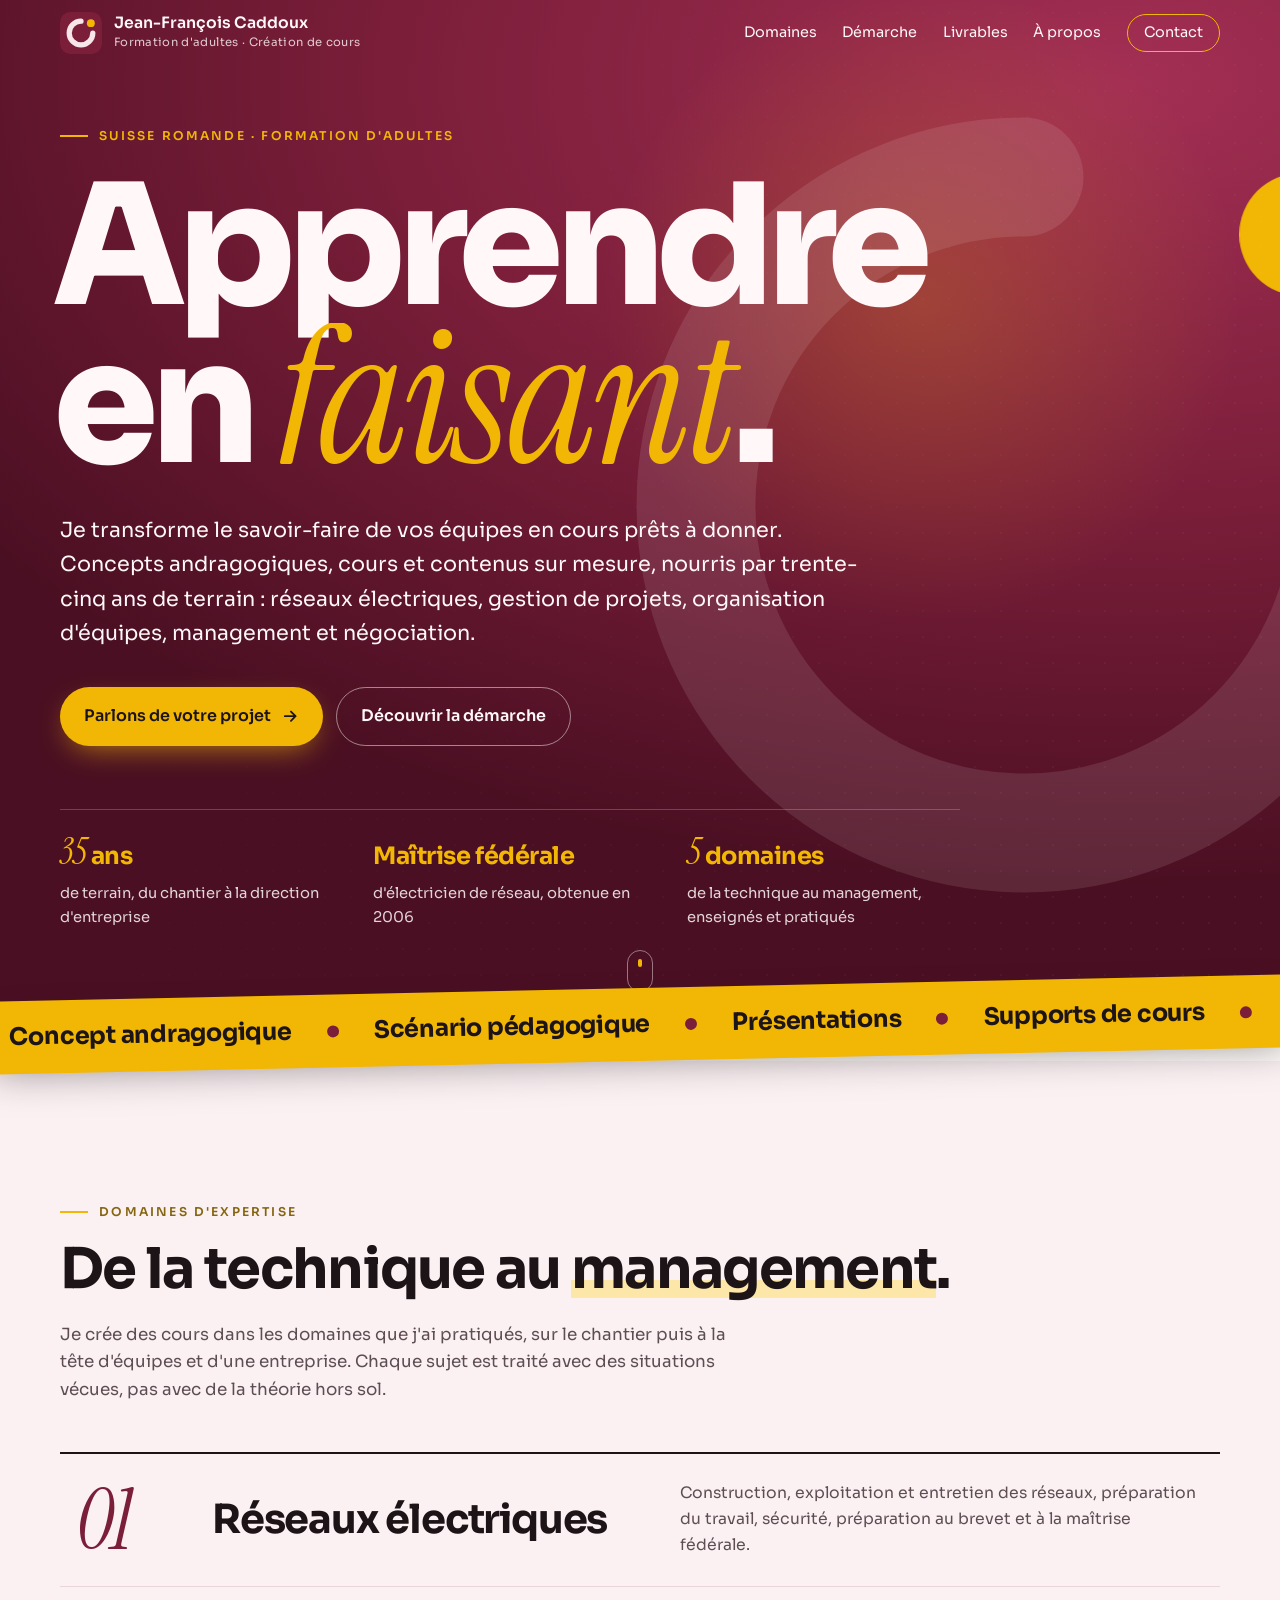
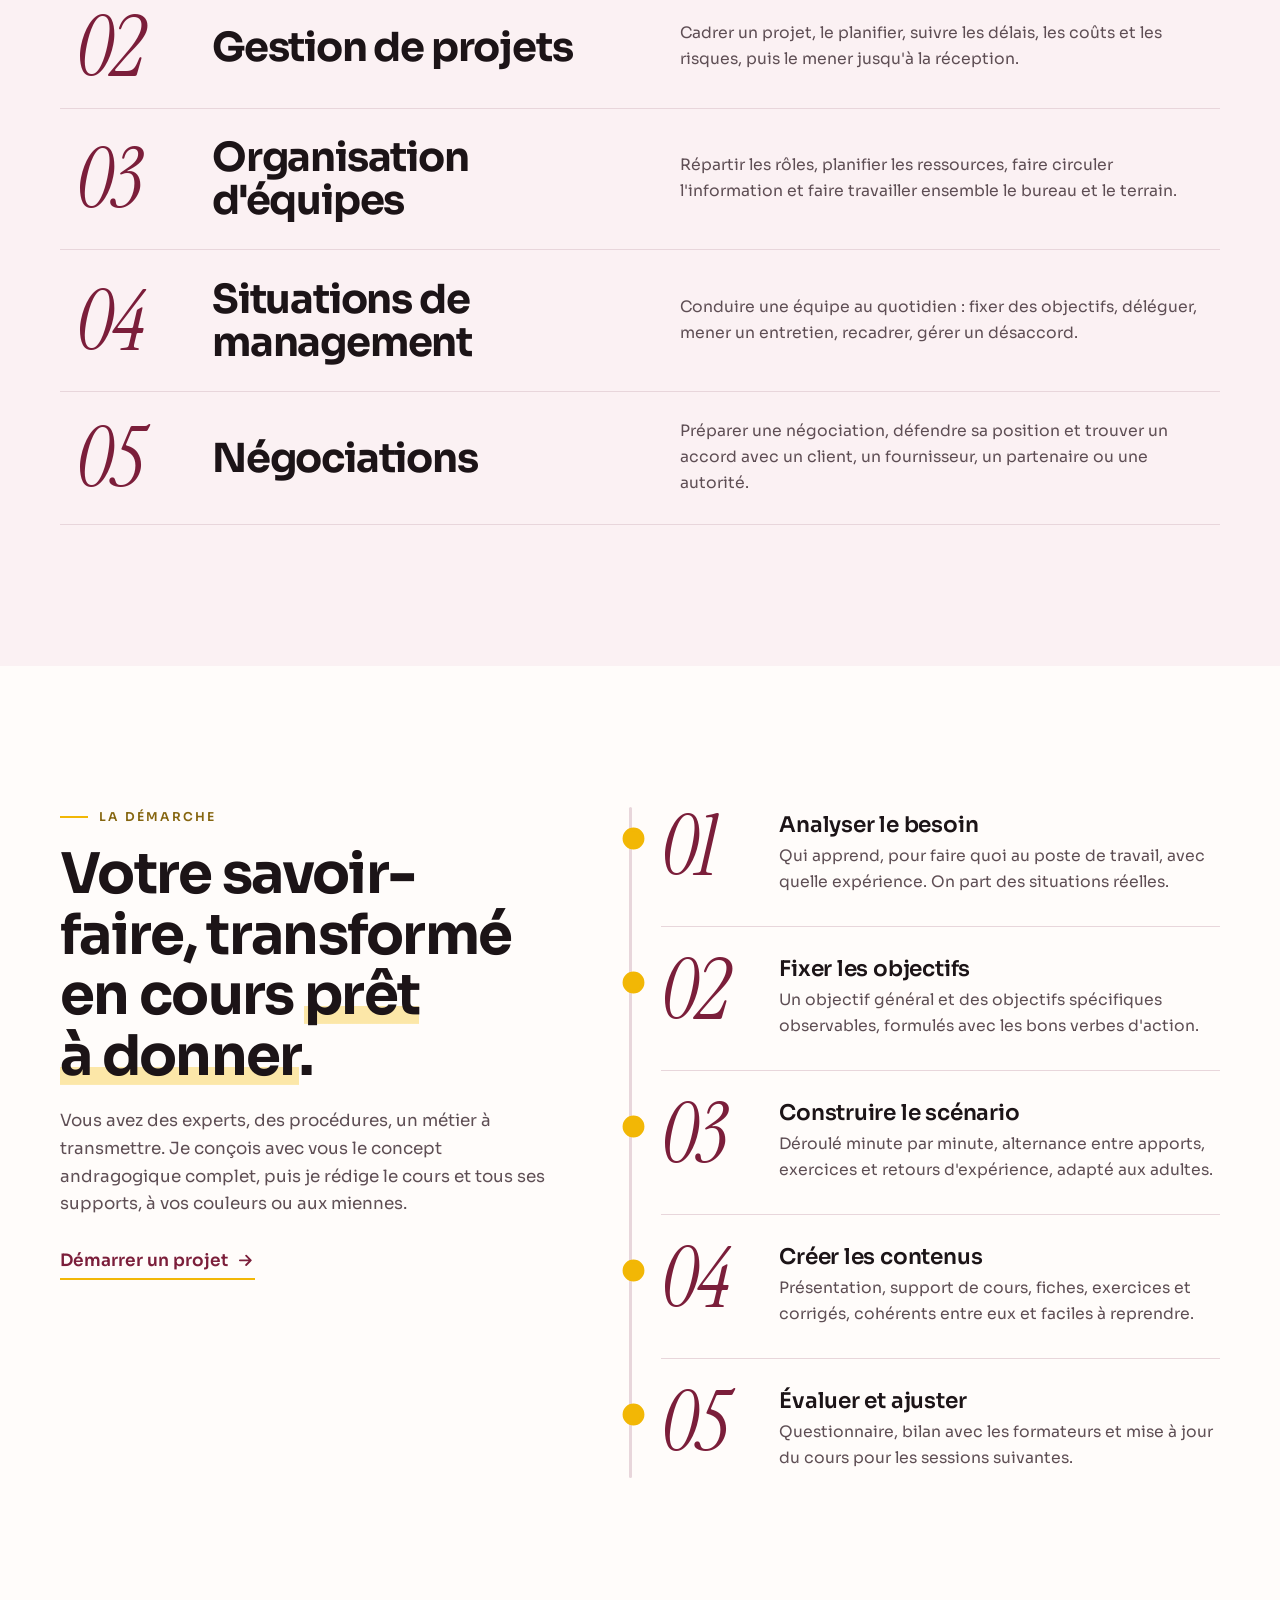
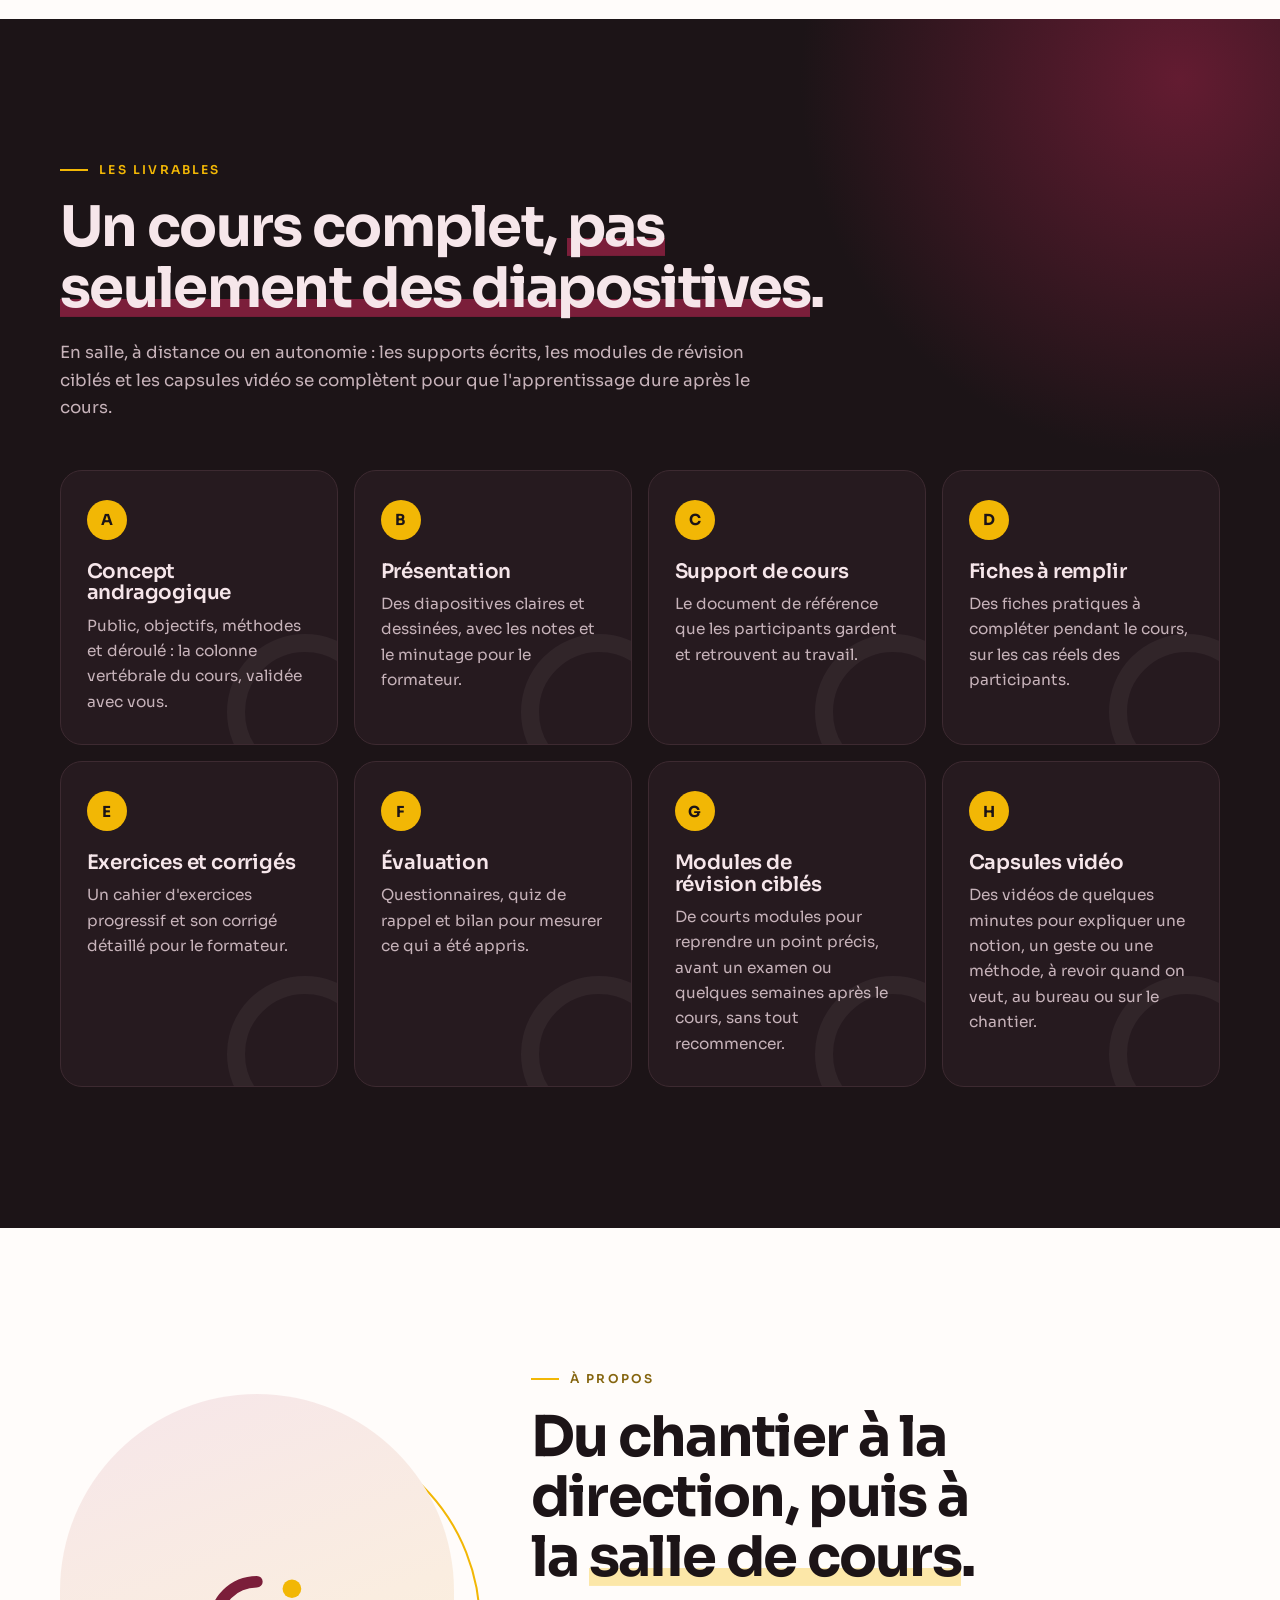
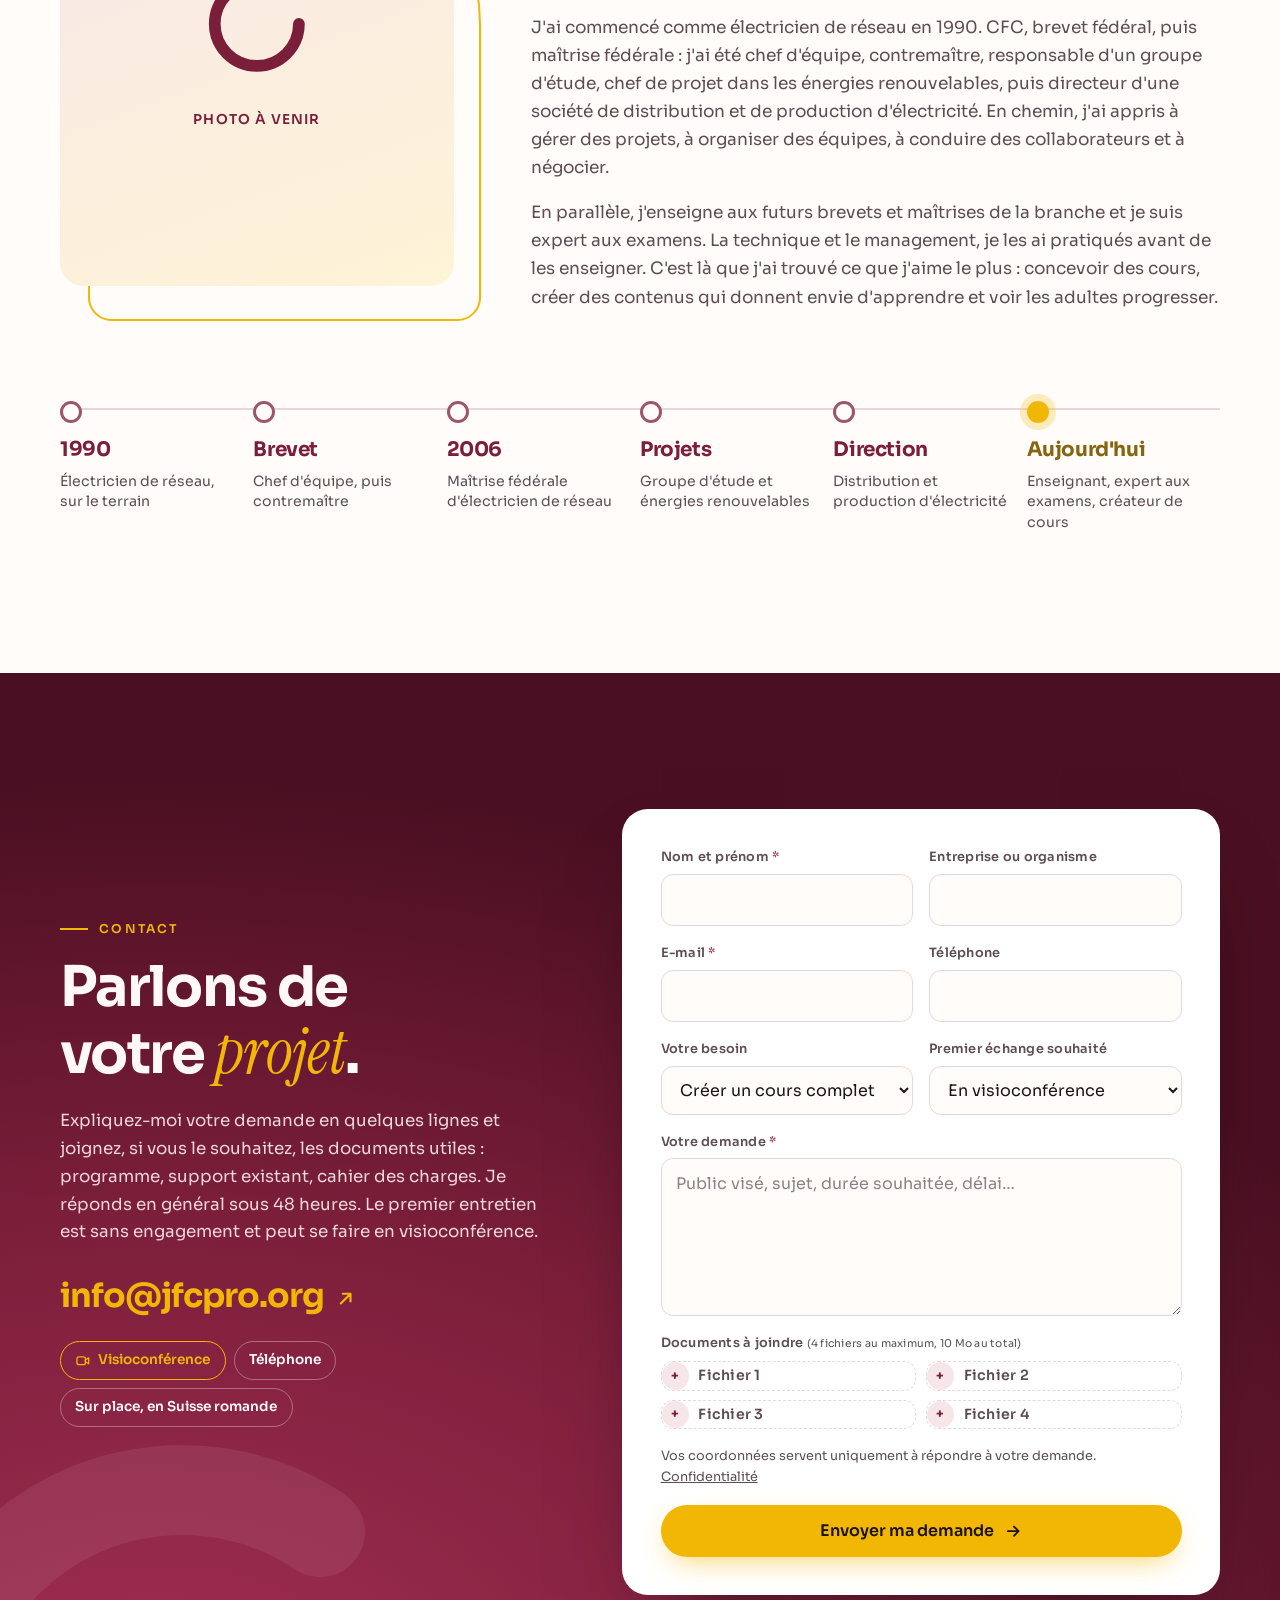
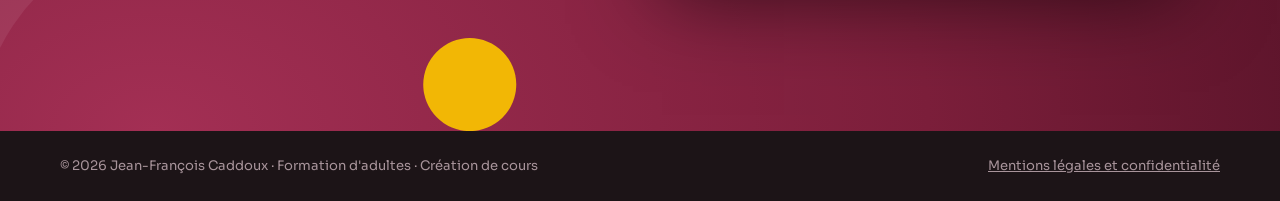
==== index.html @ c58c62f3 "Formulaire : champs de fichiers nommés attachment pour FormSubmit Co-Authored-By: Claude Fable 5.2 <" ====
<!doctype html>
<html lang="fr">
<head>
<meta charset="utf-8">
<meta name="viewport" content="width=device-width, initial-scale=1, viewport-fit=cover">
<title>Jean-François Caddoux · Formation d'adultes · Création de cours</title>
<meta name="description" content="Jean-François Caddoux, formation d'adultes et création de cours en Suisse romande. Des cours qui partent du travail réel : réseaux électriques, gestion de projets, organisation d'équipes, management et négociation.">
<link rel="icon" href="images/logo.svg" type="image/svg+xml">
<link rel="preconnect" href="https://fonts.googleapis.com"><link rel="preconnect" href="https://fonts.gstatic.com" crossorigin><link rel="stylesheet" href="https://fonts.googleapis.com/css2?family=Instrument+Serif:ital@1&family=Sora:wght@400;600;700;800&display=swap">
<link rel="stylesheet" href="style.css">
<script>document.documentElement.classList.add("js")</script>
<script src="script.js" defer></script>
</head>
<body>
<div class="progress" aria-hidden="true"></div>
<header class="top">
  <div class="wrap top-in">
    <a class="brand" href="#accueil" aria-label="Accueil">
      <svg viewBox="0 0 64 64" aria-hidden="true"><rect width="64" height="64" rx="16" fill="#7B1E3A"/><path d="M32 14 A18 18 0 1 0 50 32" fill="none" stroke="#F6E6EA" stroke-width="8" stroke-linecap="round"/><circle cx="47" cy="17" r="6" fill="#F2B705"/></svg>
      <span><b>Jean-François Caddoux</b><small>Formation d'adultes · Création de cours</small></span>
    </a>
    <nav class="nav" aria-label="Navigation principale">
            <a href="#domaines">Domaines</a>
      <a href="#conception">Démarche</a>
      <a href="#livrables">Livrables</a>
      <a href="#apropos">À propos</a>
      <a class="nav-cta" href="#contact">Contact</a>
    </nav>
  </div>
</header>

<main>
<section class="hero" id="accueil">
  <div class="hero-glow" aria-hidden="true"></div>
  <svg class="hero-ring" viewBox="0 0 400 400" aria-hidden="true"><path pathLength="1" d="M200 40 A160 160 0 1 0 360 200" fill="none" stroke="currentColor" stroke-width="58" stroke-linecap="round"/><circle cx="335" cy="68" r="30" class="hero-dot"/></svg>
  <div class="wrap hero-in">
    <p class="eyebrow up" style="--d:0">Suisse romande · Formation d'adultes</p>
    <h1 aria-label="Apprendre en faisant."><span class="line"><span>Apprendre</span></span><span class="line"><span>en <em>faisant</em><b class="dot">.</b></span></span></h1>
    <p class="lead up" style="--d:5">Je transforme le savoir-faire de vos équipes en cours prêts à donner. Concepts andragogiques, cours et contenus sur mesure, nourris par trente-cinq ans de terrain : réseaux électriques, gestion de projets, organisation d'équipes, management et négociation.</p>
    <div class="hero-actions up" style="--d:6">
      <a class="btn btn-main" href="#contact"><span>Parlons de votre projet</span><svg viewBox="0 0 24 24" aria-hidden="true"><path d="M5 12h14M13 6l6 6-6 6" fill="none" stroke="currentColor" stroke-width="2.4" stroke-linecap="round" stroke-linejoin="round"/></svg></a>
      <a class="btn btn-ghost" href="#conception">Découvrir la démarche</a>
    </div>
    <dl class="facts">
      <div data-r><dt><span data-count="35">35</span> ans</dt><dd>de terrain, du chantier à la direction d'entreprise</dd></div>
      <div data-r style="--d:1"><dt>Maîtrise fédérale</dt><dd>d'électricien de réseau, obtenue en 2006</dd></div>
      <div data-r style="--d:2"><dt><span data-count="5">5</span> domaines</dt><dd>de la technique au management, enseignés et pratiqués</dd></div>
    </dl>
  </div>
  <a class="scroll-cue" href="#conception" aria-label="Aller à la démarche"><span></span></a>
</section>

<div class="marquee" aria-hidden="true"><div class="marquee-track"><span>Concept andragogique</span><i aria-hidden="true"></i><span>Scénario pédagogique</span><i aria-hidden="true"></i><span>Présentations</span><i aria-hidden="true"></i><span>Supports de cours</span><i aria-hidden="true"></i><span>Fiches à remplir</span><i aria-hidden="true"></i><span>Cahiers d’exercices</span><i aria-hidden="true"></i><span>Corrigés formateur</span><i aria-hidden="true"></i><span>Évaluation</span><i aria-hidden="true"></i><span>Modules de révision ciblés</span><i aria-hidden="true"></i><span>Capsules vidéo</span><i aria-hidden="true"></i><span>Concept andragogique</span><i aria-hidden="true"></i><span>Scénario pédagogique</span><i aria-hidden="true"></i><span>Présentations</span><i aria-hidden="true"></i><span>Supports de cours</span><i aria-hidden="true"></i><span>Fiches à remplir</span><i aria-hidden="true"></i><span>Cahiers d’exercices</span><i aria-hidden="true"></i><span>Corrigés formateur</span><i aria-hidden="true"></i><span>Évaluation</span><i aria-hidden="true"></i><span>Modules de révision ciblés</span><i aria-hidden="true"></i><span>Capsules vidéo</span><i aria-hidden="true"></i></div></div>


<section class="band band-alt" id="domaines">
  <div class="wrap">
    <div class="sec-head">
      <p class="eyebrow" data-r>Domaines d'expertise</p>
      <h2 data-r style="--d:1">De la technique au <em>management</em>.</h2>
      <p class="intro" data-r style="--d:2">Je crée des cours dans les domaines que j'ai pratiqués, sur le chantier puis à la tête d'équipes et d'une entreprise. Chaque sujet est traité avec des situations vécues, pas avec de la théorie hors sol.</p>
    </div>
    <ol class="domains">
      <li data-r><span class="num" aria-hidden="true">01</span><h3>Réseaux électriques</h3><p>Construction, exploitation et entretien des réseaux, préparation du travail, sécurité, préparation au brevet et à la maîtrise fédérale.</p></li>
      <li data-r><span class="num" aria-hidden="true">02</span><h3>Gestion de projets</h3><p>Cadrer un projet, le planifier, suivre les délais, les coûts et les risques, puis le mener jusqu'à la réception.</p></li>
      <li data-r><span class="num" aria-hidden="true">03</span><h3>Organisation d'équipes</h3><p>Répartir les rôles, planifier les ressources, faire circuler l'information et faire travailler ensemble le bureau et le terrain.</p></li>
      <li data-r><span class="num" aria-hidden="true">04</span><h3>Situations de management</h3><p>Conduire une équipe au quotidien : fixer des objectifs, déléguer, mener un entretien, recadrer, gérer un désaccord.</p></li>
      <li data-r><span class="num" aria-hidden="true">05</span><h3>Négociations</h3><p>Préparer une négociation, défendre sa position et trouver un accord avec un client, un fournisseur, un partenaire ou une autorité.</p></li>
    </ol>
  </div>
</section>

<section class="band" id="conception">
  <div class="wrap split">
    <div class="sec-head sticky">
      <p class="eyebrow" data-r>La démarche</p>
      <h2 data-r style="--d:1">Votre savoir-faire, transformé en cours <em>prêt à donner</em>.</h2>
      <p class="intro" data-r style="--d:2">Vous avez des experts, des procédures, un métier à transmettre. Je conçois avec vous le concept andragogique complet, puis je rédige le cours et tous ses supports, à vos couleurs ou aux miennes.</p>
      <a class="link-arrow" data-r style="--d:3" href="#contact">Démarrer un projet <svg viewBox="0 0 24 24" aria-hidden="true"><path d="M5 12h14M13 6l6 6-6 6" fill="none" stroke="currentColor" stroke-width="2.4" stroke-linecap="round" stroke-linejoin="round"/></svg></a>
    </div>
    <ol class="steps">
      <li data-r><span class="num" aria-hidden="true">01</span><div><h3>Analyser le besoin</h3><p>Qui apprend, pour faire quoi au poste de travail, avec quelle expérience. On part des situations réelles.</p></div></li>
      <li data-r><span class="num" aria-hidden="true">02</span><div><h3>Fixer les objectifs</h3><p>Un objectif général et des objectifs spécifiques observables, formulés avec les bons verbes d'action.</p></div></li>
      <li data-r><span class="num" aria-hidden="true">03</span><div><h3>Construire le scénario</h3><p>Déroulé minute par minute, alternance entre apports, exercices et retours d'expérience, adapté aux adultes.</p></div></li>
      <li data-r><span class="num" aria-hidden="true">04</span><div><h3>Créer les contenus</h3><p>Présentation, support de cours, fiches, exercices et corrigés, cohérents entre eux et faciles à reprendre.</p></div></li>
      <li data-r><span class="num" aria-hidden="true">05</span><div><h3>Évaluer et ajuster</h3><p>Questionnaire, bilan avec les formateurs et mise à jour du cours pour les sessions suivantes.</p></div></li>
    </ol>
  </div>
</section>

<section class="band band-dark" id="livrables">
  <div class="wrap">
    <div class="sec-head">
      <p class="eyebrow" data-r>Les livrables</p>
      <h2 data-r style="--d:1">Un cours complet, <em>pas seulement des diapositives</em>.</h2>
      <p class="intro" data-r style="--d:2">En salle, à distance ou en autonomie : les supports écrits, les modules de révision ciblés et les capsules vidéo se complètent pour que l'apprentissage dure après le cours.</p>
    </div>
    <div class="cards">
      <article class="card" data-r><span class="card-n">A</span><h3>Concept andragogique</h3><p>Public, objectifs, méthodes et déroulé : la colonne vertébrale du cours, validée avec vous.</p></article>
      <article class="card" data-r style="--d:1"><span class="card-n">B</span><h3>Présentation</h3><p>Des diapositives claires et dessinées, avec les notes et le minutage pour le formateur.</p></article>
      <article class="card" data-r style="--d:2"><span class="card-n">C</span><h3>Support de cours</h3><p>Le document de référence que les participants gardent et retrouvent au travail.</p></article>
      <article class="card" data-r><span class="card-n">D</span><h3>Fiches à remplir</h3><p>Des fiches pratiques à compléter pendant le cours, sur les cas réels des participants.</p></article>
      <article class="card" data-r style="--d:1"><span class="card-n">E</span><h3>Exercices et corrigés</h3><p>Un cahier d'exercices progressif et son corrigé détaillé pour le formateur.</p></article>
      <article class="card" data-r style="--d:2"><span class="card-n">F</span><h3>Évaluation</h3><p>Questionnaires, quiz de rappel et bilan pour mesurer ce qui a été appris.</p></article>
      <article class="card card-new" data-r><span class="card-n">G</span><h3>Modules de révision ciblés</h3><p>De courts modules pour reprendre un point précis, avant un examen ou quelques semaines après le cours, sans tout recommencer.</p></article>
      <article class="card card-new" data-r style="--d:1"><span class="card-n">H</span><h3>Capsules vidéo</h3><p>Des vidéos de quelques minutes pour expliquer une notion, un geste ou une méthode, à revoir quand on veut, au bureau ou sur le chantier.</p></article>
    </div>
  </div>
</section>

<section class="band" id="apropos">
  <div class="wrap about">
    <figure class="portrait" data-r>
      <div class="portrait-ph" role="img" aria-label="Emplacement de la photo de Jean-François Caddoux">
        <svg viewBox="0 0 64 64" aria-hidden="true"><path d="M32 14 A18 18 0 1 0 50 32" fill="none" stroke="currentColor" stroke-width="5" stroke-linecap="round"/><circle cx="47" cy="17" r="4" class="hero-dot"/></svg>
        <span>Photo à venir</span>
      </div>
    </figure>
    <div class="about-text">
      <p class="eyebrow" data-r>À propos</p>
      <h2 data-r style="--d:1">Du chantier à la direction, puis à la <em>salle de cours</em>.</h2>
      <p data-r style="--d:2">J'ai commencé comme électricien de réseau en 1990. CFC, brevet fédéral, puis maîtrise fédérale : j'ai été chef d'équipe, contremaître, responsable d'un groupe d'étude, chef de projet dans les énergies renouvelables, puis directeur d'une société de distribution et de production d'électricité. En chemin, j'ai appris à gérer des projets, à organiser des équipes, à conduire des collaborateurs et à négocier.</p>
      <p data-r style="--d:3">En parallèle, j'enseigne aux futurs brevets et maîtrises de la branche et je suis expert aux examens. La technique et le management, je les ai pratiqués avant de les enseigner. C'est là que j'ai trouvé ce que j'aime le plus : concevoir des cours, créer des contenus qui donnent envie d'apprendre et voir les adultes progresser.</p>
    </div>
  </div>
  <div class="wrap">
    <ol class="path">
      <li data-r><b>1990</b><span>Électricien de réseau, sur le terrain</span></li>
      <li data-r style="--d:1"><b>Brevet</b><span>Chef d'équipe, puis contremaître</span></li>
      <li data-r style="--d:2"><b>2006</b><span>Maîtrise fédérale d'électricien de réseau</span></li>
      <li data-r style="--d:3"><b>Projets</b><span>Groupe d'étude et énergies renouvelables</span></li>
      <li data-r style="--d:4"><b>Direction</b><span>Distribution et production d'électricité</span></li>
      <li data-r style="--d:5" class="now"><b>Aujourd'hui</b><span>Enseignant, expert aux examens, créateur de cours</span></li>
    </ol>
  </div>
</section>

<section class="contact" id="contact">
  <svg class="contact-ring" viewBox="0 0 400 400" aria-hidden="true"><path d="M200 40 A160 160 0 1 0 360 200" fill="none" stroke="currentColor" stroke-width="58" stroke-linecap="round"/><circle cx="335" cy="68" r="30" class="hero-dot"/></svg>
  <div class="wrap contact-in">
    <div class="contact-text">
      <p class="eyebrow" data-r>Contact</p>
      <h2 data-r style="--d:1">Parlons de votre <em>projet</em>.</h2>
      <p class="intro" data-r style="--d:2">Expliquez-moi votre demande en quelques lignes et joignez, si vous le souhaitez, les documents utiles : programme, support existant, cahier des charges. Je réponds en général sous 48 heures. Le premier entretien est sans engagement et peut se faire en visioconférence.</p>
      <a class="mail" data-r style="--d:3" href="mailto:info@jfcpro.org"><span>info@jfcpro.org</span><svg viewBox="0 0 24 24" aria-hidden="true"><path d="M7 17 17 7M9 7h8v8" fill="none" stroke="currentColor" stroke-width="2.2" stroke-linecap="round" stroke-linejoin="round"/></svg></a>
      <ul class="ways" data-r style="--d:4"><li><svg viewBox="0 0 24 24" aria-hidden="true"><rect x="3" y="6" width="13" height="12" rx="3" fill="none" stroke="currentColor" stroke-width="2"/><path d="m16 10.5 5-3v9l-5-3z" fill="none" stroke="currentColor" stroke-width="2" stroke-linejoin="round"/></svg>Visioconférence</li><li>Téléphone</li><li>Sur place, en Suisse romande</li></ul>
    </div>
    <form class="form" id="formulaire" data-r style="--d:2" action="https://formsubmit.co/info@jfcpro.org" method="POST" enctype="multipart/form-data">
      <input type="hidden" name="_subject" value="Nouvelle demande depuis jfcpro.org">
      <input type="hidden" name="_next" value="https://jfcpro.org/merci.html">
      <input type="hidden" name="_template" value="table">
      <input type="text" name="_honey" class="honey" tabindex="-1" autocomplete="off" aria-hidden="true">
      <div class="f f2"><label for="c-nom">Nom et prénom <b>*</b></label><input id="c-nom" name="Nom" required autocomplete="name"></div>
      <div class="f f2"><label for="c-org">Entreprise ou organisme</label><input id="c-org" name="Entreprise" autocomplete="organization"></div>
      <div class="f f2"><label for="c-mail">E-mail <b>*</b></label><input id="c-mail" name="email" type="email" required autocomplete="email"></div>
      <div class="f f2"><label for="c-tel">Téléphone</label><input id="c-tel" name="Téléphone" type="tel" autocomplete="tel"></div>
      <div class="f f2"><label for="c-type">Votre besoin</label><select id="c-type" name="Besoin">
        <option>Créer un cours complet</option><option>Concevoir un concept andragogique</option><option>Créer des contenus ou des supports</option><option>Créer des modules de révision ciblés</option><option>Créer des capsules vidéo</option><option>Donner une formation</option><option>Autre demande</option></select></div>
      <div class="f f2"><label for="c-ech">Premier échange souhaité</label><select id="c-ech" name="Premier échange">
        <option>En visioconférence</option><option>Par téléphone</option><option>Par e-mail</option><option>Sur place</option></select></div>
      <div class="f"><label for="c-msg">Votre demande <b>*</b></label><textarea id="c-msg" name="Demande" rows="5" required placeholder="Public visé, sujet, durée souhaitée, délai…"></textarea></div>
      <fieldset class="f files"><legend>Documents à joindre <small>(4 fichiers au maximum, 10 Mo au total)</small></legend>
        <div class="file-grid"><label class="file"><input type="file" name="attachment" accept=".pdf,.doc,.docx,.ppt,.pptx,.xls,.xlsx,.jpg,.jpeg,.png,.zip"><span class="file-ico" aria-hidden="true">+</span><span class="file-name" data-vide="Fichier 1">Fichier 1</span></label><label class="file"><input type="file" name="attachment2" accept=".pdf,.doc,.docx,.ppt,.pptx,.xls,.xlsx,.jpg,.jpeg,.png,.zip"><span class="file-ico" aria-hidden="true">+</span><span class="file-name" data-vide="Fichier 2">Fichier 2</span></label><label class="file"><input type="file" name="attachment3" accept=".pdf,.doc,.docx,.ppt,.pptx,.xls,.xlsx,.jpg,.jpeg,.png,.zip"><span class="file-ico" aria-hidden="true">+</span><span class="file-name" data-vide="Fichier 3">Fichier 3</span></label><label class="file"><input type="file" name="attachment4" accept=".pdf,.doc,.docx,.ppt,.pptx,.xls,.xlsx,.jpg,.jpeg,.png,.zip"><span class="file-ico" aria-hidden="true">+</span><span class="file-name" data-vide="Fichier 4">Fichier 4</span></label></div>
        <p class="file-msg" id="file-msg" role="status"></p>
      </fieldset>
      <p class="form-note">Vos coordonnées servent uniquement à répondre à votre demande. <a href="mentions-legales.html">Confidentialité</a></p>
      <button class="btn btn-main" type="submit"><span>Envoyer ma demande</span><svg viewBox="0 0 24 24" aria-hidden="true"><path d="M5 12h14M13 6l6 6-6 6" fill="none" stroke="currentColor" stroke-width="2.4" stroke-linecap="round" stroke-linejoin="round"/></svg></button>
    </form>
  </div>
</section>
</main>

<footer class="foot">
  <div class="wrap foot-in">
    <p>© 2026 Jean-François Caddoux · Formation d'adultes · Création de cours</p>
    <p><a href="mentions-legales.html">Mentions légales et confidentialité</a></p>
  </div>
</footer>

</body>
</html>
---- style.css ----
/* Charte Caddoux (validée 21.11.2026) : bordeaux + doré, Sora.
   Version 2 (22.11.2026), dynamique : accroche plein écran animée, bandeau défilant, démarche à numéros géants,
   livrables sur fond nuit, parcours en frise. Les animations se coupent avec « réduire les animations ». */
:root {
  --bordeaux: #7B1E3A;
  --bordeaux-2: #9C566B;
  --nuit: #1C1417;
  --dore: #F2B705;
  --dore-txt: #85650F;
  --rose: #F6E6EA;
  --dore-pale: #FEF4D6;
  --bg: #FFFCFA;
  --bg-alt: #FBF1F3;
  --fg: #1C1417;
  --muted: #5E4E54;
  --line: #E8D6DB;
  --card: #FFFFFF;
  --hero-bg: #7B1E3A;
  --hero-fg: #FFF7F8;
  --mark: #FCE7A8;
  --font: "Sora", "Segoe UI", system-ui, sans-serif;
  --serif: "Instrument Serif", Georgia, "Times New Roman", serif;
  --ease: cubic-bezier(.2, .8, .2, 1);
}
@media (prefers-color-scheme: dark) {
  :root:not([data-theme="light"]) {
    --bg: #1C1417; --bg-alt: #24191D; --fg: #F6E6EA; --muted: #C7B3BA;
    --line: #3D2A31; --card: #2A1D22; --hero-bg: #5A1229; --dore-txt: #F2B705;
    --rose: #3A2229; --dore-pale: #33290F; --mark: #5C4708; color-scheme: dark;
  }
}
:root[data-theme="dark"] {
  --bg: #1C1417; --bg-alt: #24191D; --fg: #F6E6EA; --muted: #C7B3BA;
  --line: #3D2A31; --card: #2A1D22; --hero-bg: #5A1229; --dore-txt: #F2B705;
  --rose: #3A2229; --dore-pale: #33290F; --mark: #5C4708; color-scheme: dark;
}

* { box-sizing: border-box; }
html { scroll-behavior: smooth; scroll-padding-top: 76px; overflow-x: clip; }
body { margin: 0; background: var(--bg); color: var(--fg); font-family: var(--font); font-size: 17px; line-height: 1.65; overflow-x: clip; }
img { max-width: 100%; height: auto; }
a { color: inherit; }
a:focus-visible, .btn:focus-visible { outline: 3px solid var(--dore); outline-offset: 3px; border-radius: 6px; }
h1, h2, h3 { line-height: 1.08; text-wrap: balance; margin: 0; }
h2 { font-size: clamp(2rem, 4.6vw, 3.5rem); font-weight: 700; letter-spacing: -0.03em; }
h3 { font-size: 1.2rem; font-weight: 600; letter-spacing: -0.01em; }
p { margin: 0; }
em { font-style: normal; }
h2 em { background: linear-gradient(var(--mark), var(--mark)) no-repeat 0 88% / 100% .32em; }
.js h2[data-r] em { background-size: 0 .32em; transition: background-size .9s var(--ease) .45s; }
.js h2[data-r].in em { background-size: 100% .32em; }
.wrap { max-width: 1200px; margin: 0 auto; padding-left: max(20px, env(safe-area-inset-left, 0px)); padding-right: max(20px, env(safe-area-inset-right, 0px)); }
.eyebrow { font-size: .76rem; font-weight: 600; letter-spacing: .18em; text-transform: uppercase; color: var(--dore-txt); margin-bottom: 1.1rem; display: flex; align-items: center; gap: .7rem; }
.eyebrow::before { content: ""; width: 28px; height: 2px; background: var(--dore); flex: none; }
.intro { color: var(--muted); max-width: 58ch; margin-top: 1.3rem; font-size: 1.05rem; }

/* Apparition au défilement (seulement si le script tourne) */
.js [data-r] { opacity: 0; transform: translateY(34px); transition: opacity .8s var(--ease), transform .9s var(--ease); transition-delay: calc(var(--d, 0) * 90ms); }
.js [data-r].in { opacity: 1; transform: none; }

/* Barre de progression de lecture */
.progress { position: fixed; inset: 0 0 auto 0; height: 3px; z-index: 12; background: var(--dore); transform: scaleX(var(--p, 0)); transform-origin: 0 50%; }

/* En-tête */
.top { position: fixed; inset: env(safe-area-inset-top, 0px) 0 auto 0; z-index: 10; background: var(--hero-bg); color: var(--hero-fg); transition: background .4s, box-shadow .4s; }
.js body:has(.hero) .top:not(.scrolled) { background: transparent; }
.top.scrolled { background: color-mix(in srgb, var(--hero-bg) 88%, transparent); backdrop-filter: blur(14px); -webkit-backdrop-filter: blur(14px); box-shadow: 0 1px 0 rgba(255, 247, 248, .12); }
.top-in { display: flex; align-items: center; justify-content: space-between; gap: 1rem; padding-block: .75rem; }
.brand { display: flex; align-items: center; gap: .75rem; text-decoration: none; min-width: 0; }
.brand svg { width: 42px; height: 42px; flex: none; transition: transform .6s var(--ease); }
.brand:hover svg { transform: rotate(-90deg); }
.brand b { display: block; font-weight: 600; font-size: .98rem; line-height: 1.2; }
.brand small { display: block; font-size: .72rem; opacity: .8; letter-spacing: .03em; }
.nav { display: flex; gap: .25rem 1.6rem; align-items: center; font-size: .9rem; }
.nav a { text-decoration: none; position: relative; padding: .3rem 0; }
.nav a:not(.nav-cta)::after { content: ""; position: absolute; left: 0; right: 0; bottom: 0; height: 2px; background: var(--dore); transform: scaleX(0); transform-origin: 100% 50%; transition: transform .35s var(--ease); }
.nav a:not(.nav-cta):hover::after { transform: scaleX(1); transform-origin: 0 50%; }
.nav .nav-cta { border: 1.5px solid var(--dore); padding: .4rem 1rem; border-radius: 999px; transition: background .3s, color .3s; }
.nav .nav-cta:hover { background: var(--dore); color: var(--nuit); }

/* Accroche */
.hero { position: relative; overflow: hidden; min-height: 100svh; display: flex; align-items: center; color: var(--hero-fg);
  background: radial-gradient(110% 80% at 88% 8%, #A32F54 0%, var(--hero-bg) 52%, #4A0F22 100%);
  padding-block: clamp(7rem, 14vh, 10rem) clamp(4.5rem, 9vh, 6rem); }
.hero::after { content: ""; position: absolute; inset: 0; pointer-events: none; opacity: .5;
  background-image: radial-gradient(rgba(255, 247, 248, .09) 1px, transparent 1.4px); background-size: 26px 26px;
  mask-image: linear-gradient(120deg, transparent 20%, #000 90%); -webkit-mask-image: linear-gradient(120deg, transparent 20%, #000 90%); }
.hero-glow { position: absolute; width: 640px; height: 640px; left: calc(var(--mx, 72%) - 320px); top: calc(var(--my, 30%) - 320px); border-radius: 50%; pointer-events: none;
  background: radial-gradient(closest-side, rgba(242, 183, 5, .20), transparent); transition: left .5s var(--ease), top .5s var(--ease); }
.hero-ring { position: absolute; right: -12%; top: 50%; width: min(86vw, 820px); color: rgba(246, 230, 234, .11); pointer-events: none;
  translate: calc(var(--px, 0) * -26px) calc(-50% + var(--py, 0) * -26px + var(--sy, 0) * 1px); rotate: calc(var(--sy, 0) * .04deg); }
.hero-ring path { stroke-dasharray: 1; stroke-dashoffset: 0; }
.hero-dot { fill: var(--dore); }
.hero-ring .hero-dot { transform-origin: 335px 68px; }
.hero-in { position: relative; z-index: 1; width: 100%; }
.hero h1 { font-size: clamp(3.3rem, 14.5vw, 10.5rem); font-weight: 800; letter-spacing: -0.055em; line-height: .9; margin-left: -.04em; }
.hero h1 .line { display: block; overflow: hidden; padding-bottom: .12em; margin-bottom: -.12em; }
.hero h1 .line > span { display: block; }
.hero h1 em { font-family: var(--serif); font-style: italic; font-weight: 400; letter-spacing: -0.02em; font-size: 1.12em; line-height: .8; color: var(--dore); }
.hero .dot { color: var(--hero-fg); font-weight: 800; display: inline-block; }
.hero .eyebrow { color: var(--dore); margin-bottom: 1.6rem; }
.lead { font-size: clamp(1.05rem, 1.7vw, 1.3rem); max-width: 54ch; margin-top: 2rem; opacity: .93; }
.hero-actions { display: flex; flex-wrap: wrap; gap: .8rem; margin-top: 2.3rem; }
.btn { display: inline-flex; align-items: center; gap: .6rem; text-decoration: none; font-weight: 600; padding: .95rem 1.5rem; border-radius: 999px; font-size: 1rem; transition: transform .3s var(--ease), background .3s, color .3s, border-color .3s; }
.btn svg { width: 1.15em; height: 1.15em; transition: transform .3s var(--ease); }
.btn:hover { transform: translateY(-3px); }
.btn:hover svg { transform: translateX(5px); }
.btn-main { background: var(--dore); color: var(--nuit); box-shadow: 0 10px 30px -10px rgba(242, 183, 5, .7); }
.btn-ghost { border: 1.5px solid rgba(255, 247, 248, .5); color: var(--hero-fg); }
.btn-ghost:hover { background: var(--hero-fg); color: var(--bordeaux); border-color: var(--hero-fg); }
.facts { display: grid; grid-template-columns: repeat(auto-fit, minmax(210px, 1fr)); gap: 1.5rem 2.5rem; margin: clamp(3rem, 7vh, 5rem) 0 0; padding-top: 1.7rem; border-top: 1px solid rgba(255, 247, 248, .22); max-width: 900px; }
.facts dt [data-count] { font-family: var(--serif); font-style: italic; font-weight: 400; font-size: 1.5em; line-height: .8; }
.facts dt { font-size: 1.5rem; font-weight: 700; color: var(--dore); letter-spacing: -0.02em; font-variant-numeric: tabular-nums; }
.facts dd { margin: .25rem 0 0; font-size: .92rem; opacity: .85; }
.scroll-cue { position: absolute; left: 50%; bottom: calc(18px + env(safe-area-inset-bottom, 0px)); width: 26px; height: 42px; margin-left: -13px; border: 1.5px solid rgba(255, 247, 248, .45); border-radius: 14px; z-index: 1; }
.scroll-cue span { position: absolute; left: 50%; top: 8px; width: 4px; height: 8px; margin-left: -2px; border-radius: 2px; background: var(--dore); animation: cue 1.8s var(--ease) infinite; }

/* Animations d'entrée de l'accroche */
@keyframes rise { from { transform: translateY(105%); } to { transform: none; } }
@keyframes up { from { opacity: 0; transform: translateY(26px); } to { opacity: 1; transform: none; } }
@keyframes draw { from { stroke-dashoffset: 1; } to { stroke-dashoffset: 0; } }
@keyframes pop { 0% { transform: scale(0); } 70% { transform: scale(1.25); } 100% { transform: scale(1); } }
@keyframes pulse { 0%, 100% { transform: scale(1); } 50% { transform: scale(1.14); } }
@keyframes cue { 0% { opacity: 0; transform: translateY(0); } 30% { opacity: 1; } 100% { opacity: 0; transform: translateY(16px); } }
@keyframes slide { to { transform: translateX(-50%); } }
.hero h1 .line > span { animation: rise 1s var(--ease) both; }
.hero h1 .line:nth-child(2) > span { animation-delay: .14s; }
.hero .dot { animation: pop .6s var(--ease) 1s both; }
.up { animation: up .9s var(--ease) both; animation-delay: calc(.25s + var(--d, 0) * .1s); }
.hero-ring path { animation: draw 1.9s var(--ease) .2s both; }
.hero-ring .hero-dot { animation: pop .7s var(--ease) 1.7s both, pulse 4s ease-in-out 2.6s infinite; }

/* Bandeau défilant */
.marquee { background: var(--dore); color: var(--nuit); overflow: hidden; padding-block: 1.05rem; rotate: -1.2deg; margin: -1.4rem -2vw 0; position: relative; z-index: 2; box-shadow: 0 14px 40px -18px rgba(28, 20, 23, .5); }
.marquee-track { display: flex; align-items: center; gap: 2.2rem; width: max-content; animation: slide 38s linear infinite; padding-left: 2.2rem; }
.marquee:hover .marquee-track { animation-play-state: paused; }
.marquee span { font-weight: 700; font-size: clamp(1.05rem, 2.2vw, 1.5rem); letter-spacing: -0.01em; white-space: nowrap; }
.marquee i { width: 12px; height: 12px; border-radius: 50%; background: var(--bordeaux); flex: none; }

/* Sections */
.band { padding-block: clamp(5rem, 11vw, 9rem); }
.band-alt { background: var(--bg-alt); }
.sec-head { margin-bottom: 3rem; }
.link-arrow { display: inline-flex; align-items: center; gap: .5rem; margin-top: 1.8rem; font-weight: 600; text-decoration: none; color: var(--bordeaux); border-bottom: 2px solid var(--dore); padding-bottom: .2rem; }
.link-arrow svg { width: 1.1em; height: 1.1em; transition: transform .3s var(--ease); }
.link-arrow:hover svg { transform: translateX(6px); }
@media (prefers-color-scheme: dark) { :root:not([data-theme="light"]) .link-arrow { color: var(--fg); } }
:root[data-theme="dark"] .link-arrow { color: var(--fg); }

/* Domaines d'expertise : grandes lignes éditoriales */
.domains { list-style: none; margin: 0; padding: 0; border-top: 2px solid var(--fg); }
.domains li { display: grid; grid-template-columns: 6.5rem minmax(0, 5fr) minmax(0, 6fr); gap: 1rem 2rem; align-items: center; padding: 1.7rem 1rem; border-bottom: 1px solid var(--line); position: relative; transition: opacity .8s var(--ease), transform .9s var(--ease), padding .5s var(--ease), background .4s; }
.domains li::after { content: ""; position: absolute; left: 0; bottom: -1px; height: 2px; width: 100%; background: var(--dore); transform: scaleX(0); transform-origin: 0 50%; transition: transform .7s var(--ease); }
.domains li:hover { background: var(--card); padding-left: 1.8rem; }
.domains li:hover::after { transform: scaleX(1); }
.domains li:hover .num { color: var(--dore-txt); }
.domains h3 { font-size: clamp(1.5rem, 3.2vw, 2.5rem); font-weight: 700; letter-spacing: -0.03em; }
.domains p { color: var(--muted); font-size: .98rem; }
@media (max-width: 900px) { .domains li { grid-template-columns: 4rem minmax(0, 1fr); padding-inline: 0; } .domains li:hover { padding-left: .6rem; } .domains p { grid-column: 2; } .domains .num { font-size: 3rem; } }

/* Démarche : titre collant à gauche, étapes à numéros géants à droite */
.split { display: grid; grid-template-columns: minmax(0, 5fr) minmax(0, 6fr); gap: clamp(2rem, 6vw, 6rem); align-items: start; }
.sticky { position: sticky; top: 110px; margin-bottom: 0; }
.steps { list-style: none; margin: 0; padding: 0 0 0 2rem; position: relative; }
.steps::before, .steps::after { content: ""; position: absolute; left: 0; top: 0; width: 3px; border-radius: 3px; }
.steps::before { bottom: 0; background: var(--line); }
.steps::after { height: calc(var(--sp, 0) * 100%); background: linear-gradient(var(--dore), var(--bordeaux)); transition: height .2s linear; }
.steps li { display: grid; grid-template-columns: auto minmax(0, 1fr); gap: 1.4rem; align-items: start; padding: 1.9rem 0; border-bottom: 1px solid var(--line); position: relative; }
.steps li:first-child { padding-top: .4rem; }
.steps li:last-child { border-bottom: 0; padding-bottom: .4rem; }
.steps li::before { content: ""; position: absolute; left: calc(-2rem - 5px); top: 2.9rem; width: 13px; height: 13px; border-radius: 50%; background: var(--bg); border: 3px solid var(--line); transition: border-color .4s, background .4s, transform .4s var(--ease); }
.steps li:first-child::before { top: 1.4rem; }
.steps li.in::before { border-color: var(--dore); background: var(--dore); transform: scale(1.15); }
.num { font-family: var(--serif); font-style: italic; font-weight: 400; font-size: clamp(3.4rem, 6.6vw, 5.2rem); line-height: .8; letter-spacing: -0.02em; color: var(--bordeaux); transition: color .5s; min-width: 1.15em; }
.steps li:hover .num { color: var(--dore-txt); }
@media (prefers-color-scheme: dark) { :root:not([data-theme="light"]) .num { color: var(--bordeaux-2); } }
:root[data-theme="dark"] .num { color: var(--bordeaux-2); }
.steps h3 { font-size: 1.35rem; margin-bottom: .45rem; }
.steps p { color: var(--muted); font-size: .98rem; }

/* Livrables : fond nuit, cartes */
.band-dark { background: var(--nuit); color: #F6E6EA; position: relative; overflow: hidden; }
.band-dark::before { content: ""; position: absolute; width: 760px; height: 760px; right: -280px; top: -320px; border-radius: 50%; background: radial-gradient(closest-side, rgba(123, 30, 58, .75), transparent); pointer-events: none; }
.band-dark .wrap { position: relative; }
.band-dark .eyebrow { color: var(--dore); }
.band-dark h2 em { background-image: linear-gradient(#7B1E3A, #7B1E3A); }
.cards { display: grid; grid-template-columns: repeat(auto-fit, minmax(250px, 1fr)); gap: 1rem; }
@media (min-width: 1100px) { .cards { grid-template-columns: repeat(4, minmax(0, 1fr)); } }
.card-new { border-color: rgba(242, 183, 5, .45); background: linear-gradient(160deg, #3A1422, #261A1F 70%); }
.band-dark .intro { color: #C7B3BA; }
.card { position: relative; overflow: hidden; background: #261A1F; border: 1px solid #3D2A31; border-radius: 22px; padding: 1.8rem 1.6rem 1.9rem; min-width: 0; transition: opacity .8s var(--ease), transform .45s var(--ease), border-color .45s, background .45s; }
.card::after { content: ""; position: absolute; right: -46px; bottom: -46px; width: 120px; height: 120px; border-radius: 50%; border: 18px solid rgba(246, 230, 234, .05); transition: transform .6s var(--ease), border-color .5s; }
.card.in:hover, :root:not(.js) .card:hover { transform: translateY(-8px); border-color: var(--dore); background: #2E1F25; transition-delay: 0s; }
.card:hover::after { transform: scale(1.5); border-color: rgba(242, 183, 5, .18); }
.card-n { display: inline-grid; place-items: center; width: 2.5rem; height: 2.5rem; border-radius: 50%; background: var(--dore); color: var(--nuit); font-weight: 700; font-size: .95rem; margin-bottom: 1.3rem; }
.card h3 { font-size: 1.25rem; margin-bottom: .55rem; }
.card p { color: #C7B3BA; font-size: .96rem; position: relative; }

/* Formation (section masquée pour le moment) */
.offers { display: grid; grid-template-columns: repeat(auto-fit, minmax(260px, 1fr)); gap: 1px; background: var(--line); border: 1px solid var(--line); border-radius: 18px; overflow: hidden; }
.offer { background: var(--card); padding: 1.8rem 1.6rem; display: flex; flex-direction: column; gap: .8rem; min-width: 0; }
.offer h3::before { content: ""; display: block; width: 10px; height: 10px; border-radius: 50%; background: var(--dore); margin-bottom: 1rem; }
.offer p { color: var(--muted); font-size: .95rem; }
.offer .meta { margin-top: auto; font-size: .8rem; font-weight: 600; color: var(--bordeaux-2); letter-spacing: .02em; }
/* Boîte QUESTION de la charte : fond rosé, filet bordeaux, tête du renard à gauche */
.box { display: flex; align-items: center; gap: 1.2rem; margin-top: 3rem; padding: 1.3rem 1.6rem 1.3rem 1.2rem; border: 1.5px solid var(--bordeaux); border-radius: 18px; max-width: 760px; position: relative; }
.box-q { background: var(--rose); }
.box-tag { text-transform: uppercase; font-size: .74rem; font-weight: 700; letter-spacing: .16em; color: var(--bordeaux); margin-bottom: .3rem; }
:root[data-theme="dark"] .box-tag { color: var(--dore); }
@media (prefers-color-scheme: dark) { :root:not([data-theme="light"]) .box-tag { color: var(--dore); } }
.box-fox { position: relative; flex: none; width: 78px; margin-top: -2.4rem; }
.box-fox img { width: 100%; margin: 0; display: block; }
.box-fox b { position: absolute; color: var(--dore); font-weight: 700; line-height: 1; }
.box-fox .q1 { font-size: 2.4rem; right: -1.1rem; top: -.2rem; }
.box-fox .q2 { font-size: 1.4rem; right: -1.6rem; top: 1.6rem; }
.box-q > div { padding-left: 1rem; }

/* À propos */
.about { display: grid; grid-template-columns: minmax(0, 4fr) minmax(0, 7fr); gap: clamp(2rem, 6vw, 6rem); align-items: center; }
.portrait { margin: 0; position: relative; }
.portrait::before { content: ""; position: absolute; inset: 7% -7% -7% 7%; border-radius: 200px 200px 24px 24px; border: 2px solid var(--dore); z-index: 0; }
.portrait img, .portrait-ph { position: relative; width: 100%; aspect-ratio: 4 / 5; border-radius: 200px 200px 24px 24px; object-fit: cover; }
.portrait-ph { background: linear-gradient(160deg, var(--rose), var(--dore-pale)); display: grid; place-items: center; align-content: center; gap: .6rem; color: var(--bordeaux); }
.portrait-ph svg { width: 38%; }
.portrait-ph span { font-size: .85rem; font-weight: 600; letter-spacing: .08em; text-transform: uppercase; }
@media (prefers-color-scheme: dark) { :root:not([data-theme="light"]) .portrait-ph { color: var(--fg); } }
:root[data-theme="dark"] .portrait-ph { color: var(--fg); }
.about-text { display: grid; gap: 1.1rem; min-width: 0; }
.about-text h2 { margin-bottom: .5rem; }
.about-text > p:not(.eyebrow) { color: var(--muted); max-width: 62ch; }
.about-text .eyebrow { margin-bottom: 0; }
/* Frise du parcours */
.path { list-style: none; margin: clamp(3.5rem, 7vw, 6rem) 0 0; padding: 0; display: grid; grid-template-columns: repeat(6, minmax(0, 1fr)); position: relative; }
.path::before { content: ""; position: absolute; left: 0; right: 0; top: 7px; height: 2px; background: var(--line); }
.path li { position: relative; padding: 2rem 1rem 0 0; min-width: 0; }
.path li::before { content: ""; position: absolute; left: 0; top: 0; width: 16px; height: 16px; border-radius: 50%; background: var(--bg); border: 3px solid var(--bordeaux-2); }
.path li.now::before { background: var(--dore); border-color: var(--dore); box-shadow: 0 0 0 7px color-mix(in srgb, var(--dore) 25%, transparent); }
.path b { display: block; font-size: 1.25rem; font-weight: 700; letter-spacing: -0.02em; color: var(--bordeaux); }
.path li.now b { color: var(--dore-txt); }
.path span { display: block; font-size: .88rem; color: var(--muted); line-height: 1.45; margin-top: .3rem; }
@media (prefers-color-scheme: dark) { :root:not([data-theme="light"]) .path b { color: var(--fg); } }
:root[data-theme="dark"] .path b { color: var(--fg); }

/* Contact : texte à gauche, formulaire à droite */
.contact { position: relative; overflow: hidden; background: radial-gradient(110% 90% at 12% 100%, #A32F54 0%, var(--hero-bg) 55%, #4A0F22 100%); color: var(--hero-fg); padding-block: clamp(5rem, 11vw, 8.5rem); }
.contact-ring { position: absolute; left: -10%; bottom: -30%; width: min(70vw, 620px); color: rgba(246, 230, 234, .08); pointer-events: none; rotate: calc(var(--cr, 0) * 1deg); }
.contact-in { position: relative; display: grid; grid-template-columns: minmax(0, 5fr) minmax(0, 6fr); gap: clamp(2rem, 5vw, 5rem); align-items: start; }
.contact-text { position: sticky; top: 110px; }
.contact .eyebrow { color: var(--dore); }
.contact h2 em { font-family: var(--serif); font-style: italic; font-weight: 400; font-size: 1.15em; letter-spacing: -0.01em; color: var(--dore); background: none; }
.contact .intro { color: rgba(255, 247, 248, .85); }
.mail { display: inline-flex; align-items: center; gap: .3em; margin-top: 2rem; text-decoration: none; font-weight: 700; font-size: clamp(1.4rem, 2.6vw, 2.1rem); letter-spacing: -0.03em; line-height: 1.1; color: var(--dore); overflow-wrap: anywhere; }
.mail span { background: linear-gradient(currentColor, currentColor) no-repeat 0 100% / 0 2px; transition: background-size .6s var(--ease); padding-bottom: .12em; }
.mail:hover span { background-size: 100% 2px; }
.mail svg { width: .7em; height: .7em; flex: none; transition: transform .4s var(--ease); }
.mail:hover svg { transform: translate(.1em, -.1em); }
.ways { list-style: none; margin: 1.4rem 0 0; padding: 0; display: flex; flex-wrap: wrap; gap: .5rem; }
.ways li { display: inline-flex; align-items: center; gap: .45rem; font-size: .85rem; font-weight: 600; padding: .45rem .9rem; border-radius: 999px; border: 1.5px solid rgba(255, 247, 248, .35); }
.ways li:first-child { border-color: var(--dore); color: var(--dore); }
.ways svg { width: 1.15em; height: 1.15em; }
.form { background: var(--card); color: var(--fg); border-radius: 26px; padding: clamp(1.4rem, 3vw, 2.4rem); display: grid; grid-template-columns: repeat(2, minmax(0, 1fr)); gap: 1.05rem 1rem; box-shadow: 0 40px 80px -40px rgba(0, 0, 0, .6); min-width: 0; }
.f { grid-column: 1 / -1; display: grid; gap: .35rem; min-width: 0; margin: 0; padding: 0; border: 0; }
.f2 { grid-column: span 1; }
.f label, .f legend { font-size: .8rem; font-weight: 600; letter-spacing: .02em; color: var(--muted); padding: 0; }
.f label b { color: var(--bordeaux-2); font-weight: 700; }
.f legend { margin-bottom: .45rem; }
.f legend small { font-weight: 400; }
.f input:not([type=file]), .f select, .f textarea { font: inherit; font-size: 1rem; color: var(--fg); background: var(--bg); border: 1.5px solid var(--line); border-radius: 12px; padding: .75rem .9rem; width: 100%; min-width: 0; transition: border-color .25s, box-shadow .25s; }
.f textarea { resize: vertical; min-height: 7.5rem; }
.f input:focus, .f select:focus, .f textarea:focus { outline: none; border-color: var(--bordeaux-2); box-shadow: 0 0 0 4px color-mix(in srgb, var(--dore) 35%, transparent); }
.f ::placeholder { color: var(--muted); opacity: .7; }
.honey { position: absolute; left: -9999px; width: 1px; height: 1px; opacity: 0; }
.file-grid { display: grid; grid-template-columns: repeat(2, minmax(0, 1fr)); gap: .6rem; }
.file { position: relative; display: flex; align-items: center; gap: .6rem; border: 1.5px dashed var(--line); border-radius: 12px; padding: .8rem .85rem; cursor: pointer; min-width: 0; transition: border-color .25s, background .25s; }
.file:hover, .file:focus-within { border-color: var(--dore); background: var(--dore-pale); }
.file input { position: absolute; inset: 0; opacity: 0; cursor: pointer; width: 100%; }
.file-ico { flex: none; width: 1.7rem; height: 1.7rem; border-radius: 50%; display: grid; place-items: center; background: var(--rose); color: var(--bordeaux); font-weight: 700; line-height: 1; transition: background .25s, transform .4s var(--ease); }
.file-name { font-size: .88rem; color: var(--muted); white-space: nowrap; overflow: hidden; text-overflow: ellipsis; min-width: 0; }
.file.has { border-style: solid; border-color: var(--dore); background: var(--dore-pale); }
.file.has .file-ico { background: var(--dore); color: var(--nuit); transform: rotate(45deg); }
.file.has .file-name { color: var(--fg); font-weight: 600; }
.file-msg { font-size: .82rem; color: #B3261E; min-height: 0; }
.file-msg:empty { display: none; }
.form-note { grid-column: 1 / -1; font-size: .8rem; color: var(--muted); }
.form .btn { grid-column: 1 / -1; justify-content: center; border: 0; cursor: pointer; font-family: inherit; }
.form .btn[disabled] { opacity: .6; cursor: default; transform: none; }
@media (max-width: 900px) { .contact-in { grid-template-columns: minmax(0, 1fr); } .contact-text { position: static; } }
@media (max-width: 520px) { .f2 { grid-column: 1 / -1; } .file-grid { grid-template-columns: minmax(0, 1fr); } }

/* Page de remerciement */
.thanks { min-height: 100svh; display: flex; align-items: center; background: radial-gradient(110% 80% at 88% 8%, #A32F54 0%, var(--hero-bg) 52%, #4A0F22 100%); color: var(--hero-fg); padding-block: 8rem 5rem; }
.thanks .eyebrow { color: var(--dore); }
.thanks h1 { font-size: clamp(4rem, 16vw, 11rem); font-weight: 800; letter-spacing: -0.055em; line-height: .9; }
.thanks .dot { color: var(--dore); }
.thanks .lead { margin-bottom: 2.2rem; }

/* Pied de page */
.foot { background: var(--nuit); color: #A8949B; font-size: .82rem; }
.foot a:hover { color: var(--dore); }
.foot-in { display: flex; justify-content: space-between; flex-wrap: wrap; gap: .6rem 2rem; padding-block: 1.5rem calc(1.5rem + env(safe-area-inset-bottom, 0px)); }

/* Page texte (mentions légales) */
.legal { padding-block: 8.5rem 5rem; }
.legal .wrap { max-width: 760px; }
.legal h1 { font-size: clamp(2rem, 5vw, 3rem); letter-spacing: -0.02em; margin-bottom: 2rem; }
.legal h2 { font-size: 1.3rem; margin: 2.2rem 0 .6rem; letter-spacing: -0.01em; }
.legal p { color: var(--muted); margin-bottom: .8rem; }

@media (max-width: 900px) {
  .split, .about { grid-template-columns: minmax(0, 1fr); }
  .sticky { position: static; margin-bottom: 2.5rem; }
  .portrait { max-width: 300px; margin-right: 8%; }
  .path { grid-template-columns: minmax(0, 1fr); gap: 0; }
  .path::before { left: 7px; right: auto; top: 0; bottom: 0; width: 2px; height: auto; }
  .path li { padding: 0 0 1.7rem 2.4rem; }
  .path li:last-child { padding-bottom: 0; }
}
@media (max-width: 720px) {
  .nav a:not(.nav-cta) { display: none; }
  .brand small { display: none; }
  .hero-ring { right: -38%; top: 34%; width: 118vw; }
  .steps { padding-left: 1.5rem; }
  .steps li { gap: 1rem; }
  .steps li::before { left: calc(-1.5rem - 5px); }
  .scroll-cue { display: none; }
}
@media (prefers-reduced-motion: reduce) {
  html { scroll-behavior: auto; }
  *, *::before, *::after { animation: none !important; transition: none !important; }
  .js [data-r] { opacity: 1; transform: none; }
  .js h2[data-r] em { background-size: 100% .32em; }
  .hero-ring { translate: 0 -50%; rotate: none; }
}
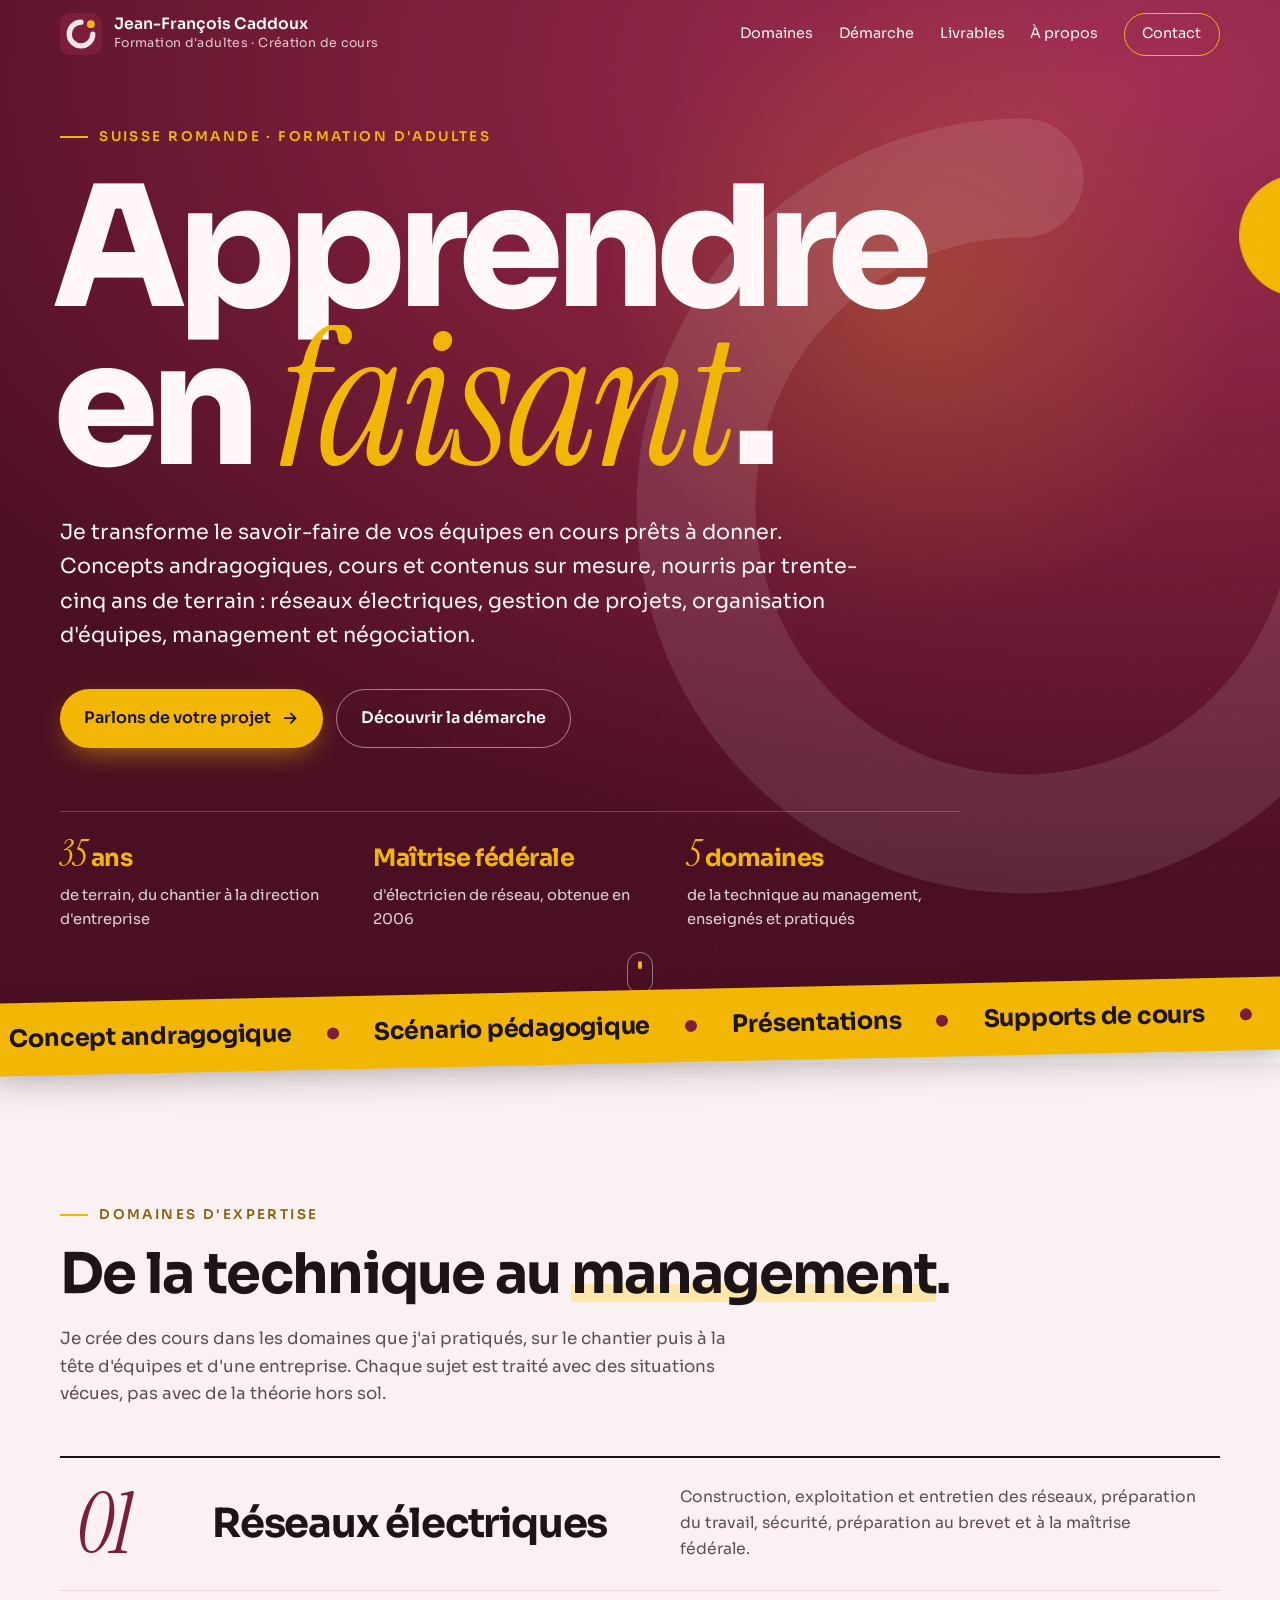
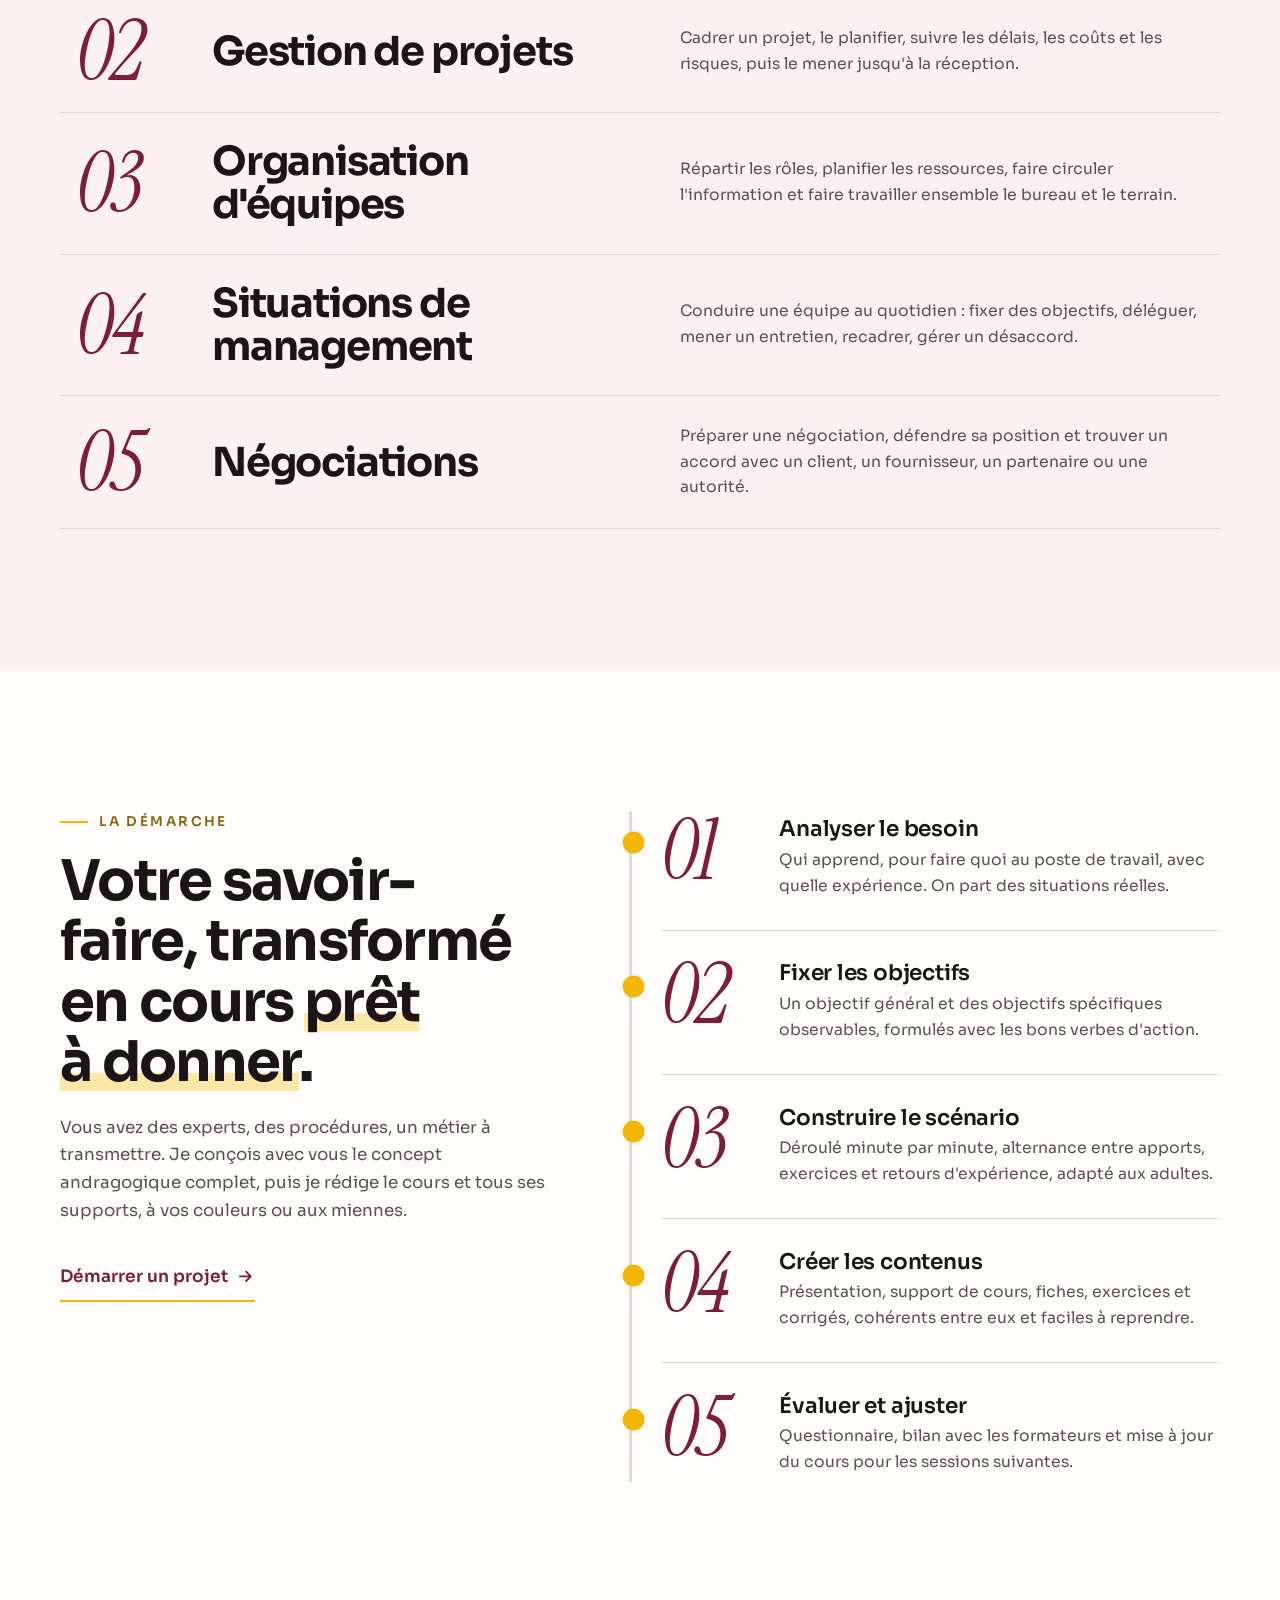
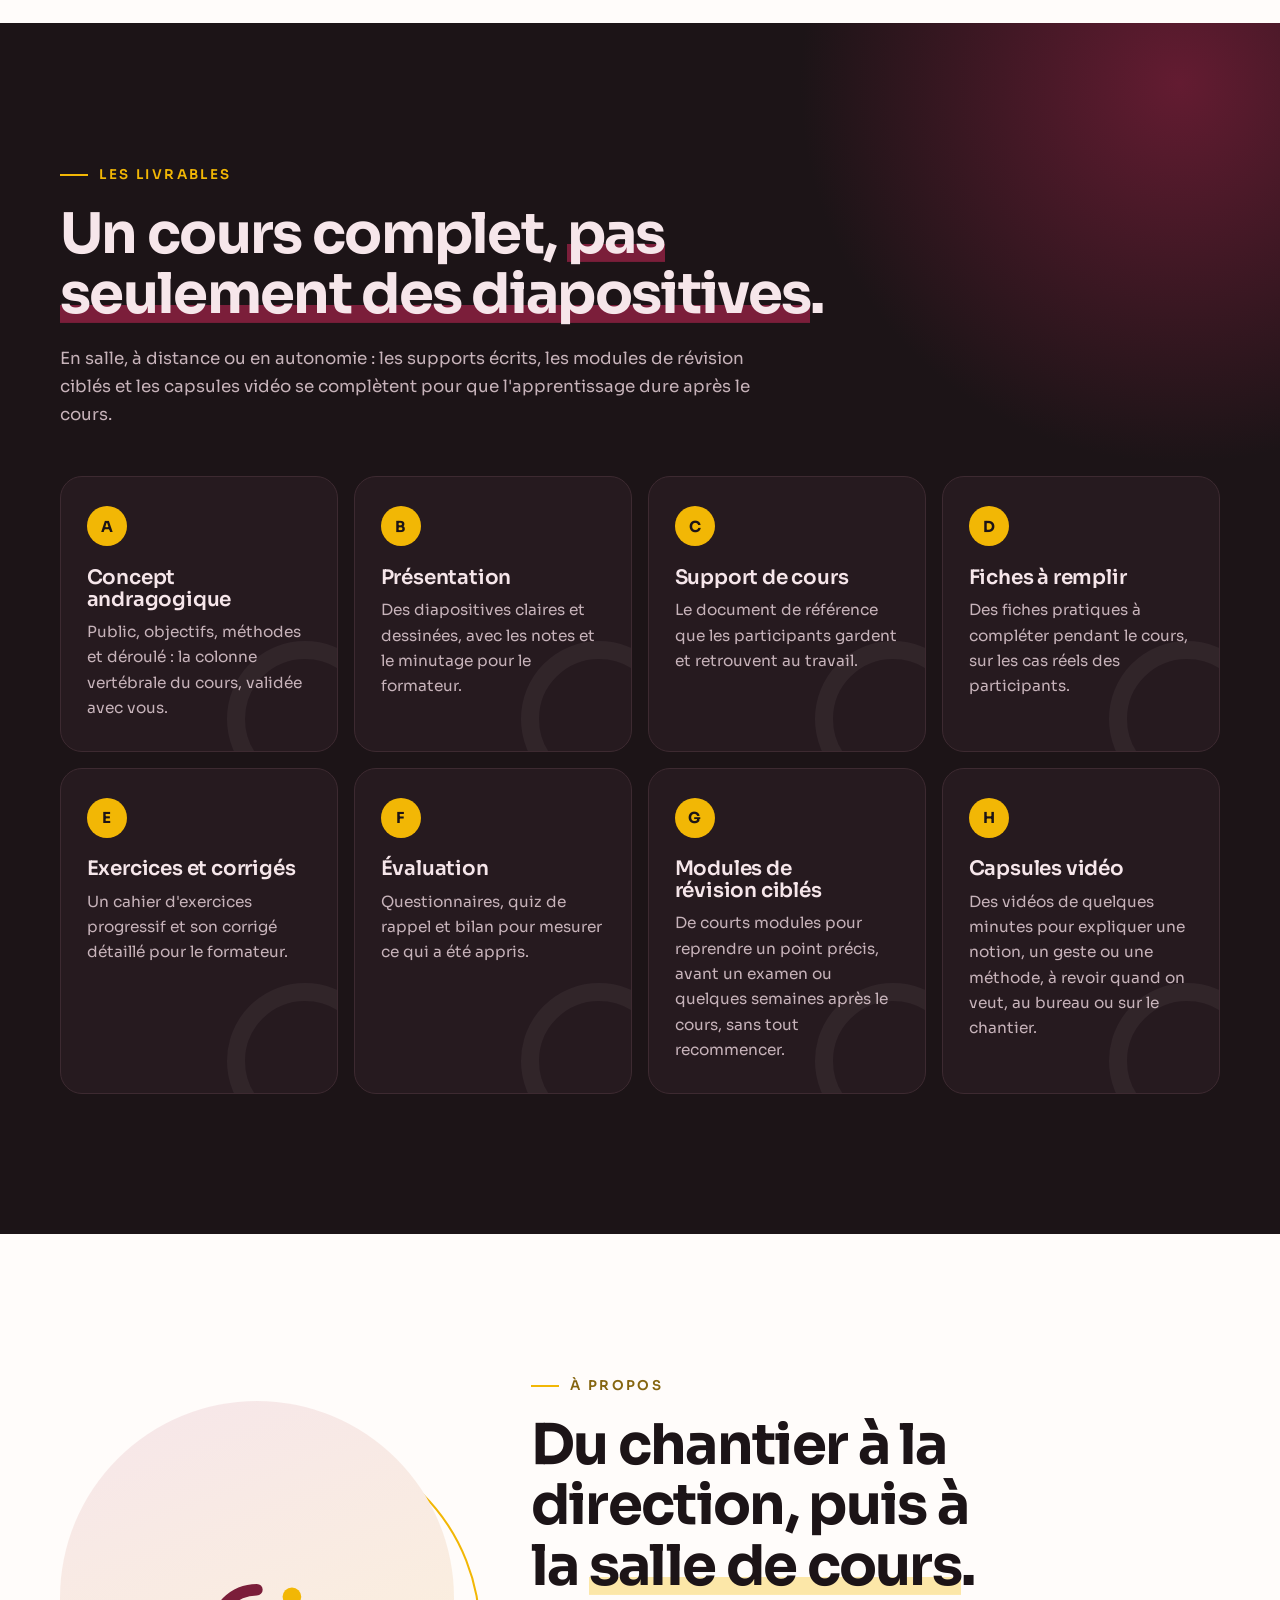
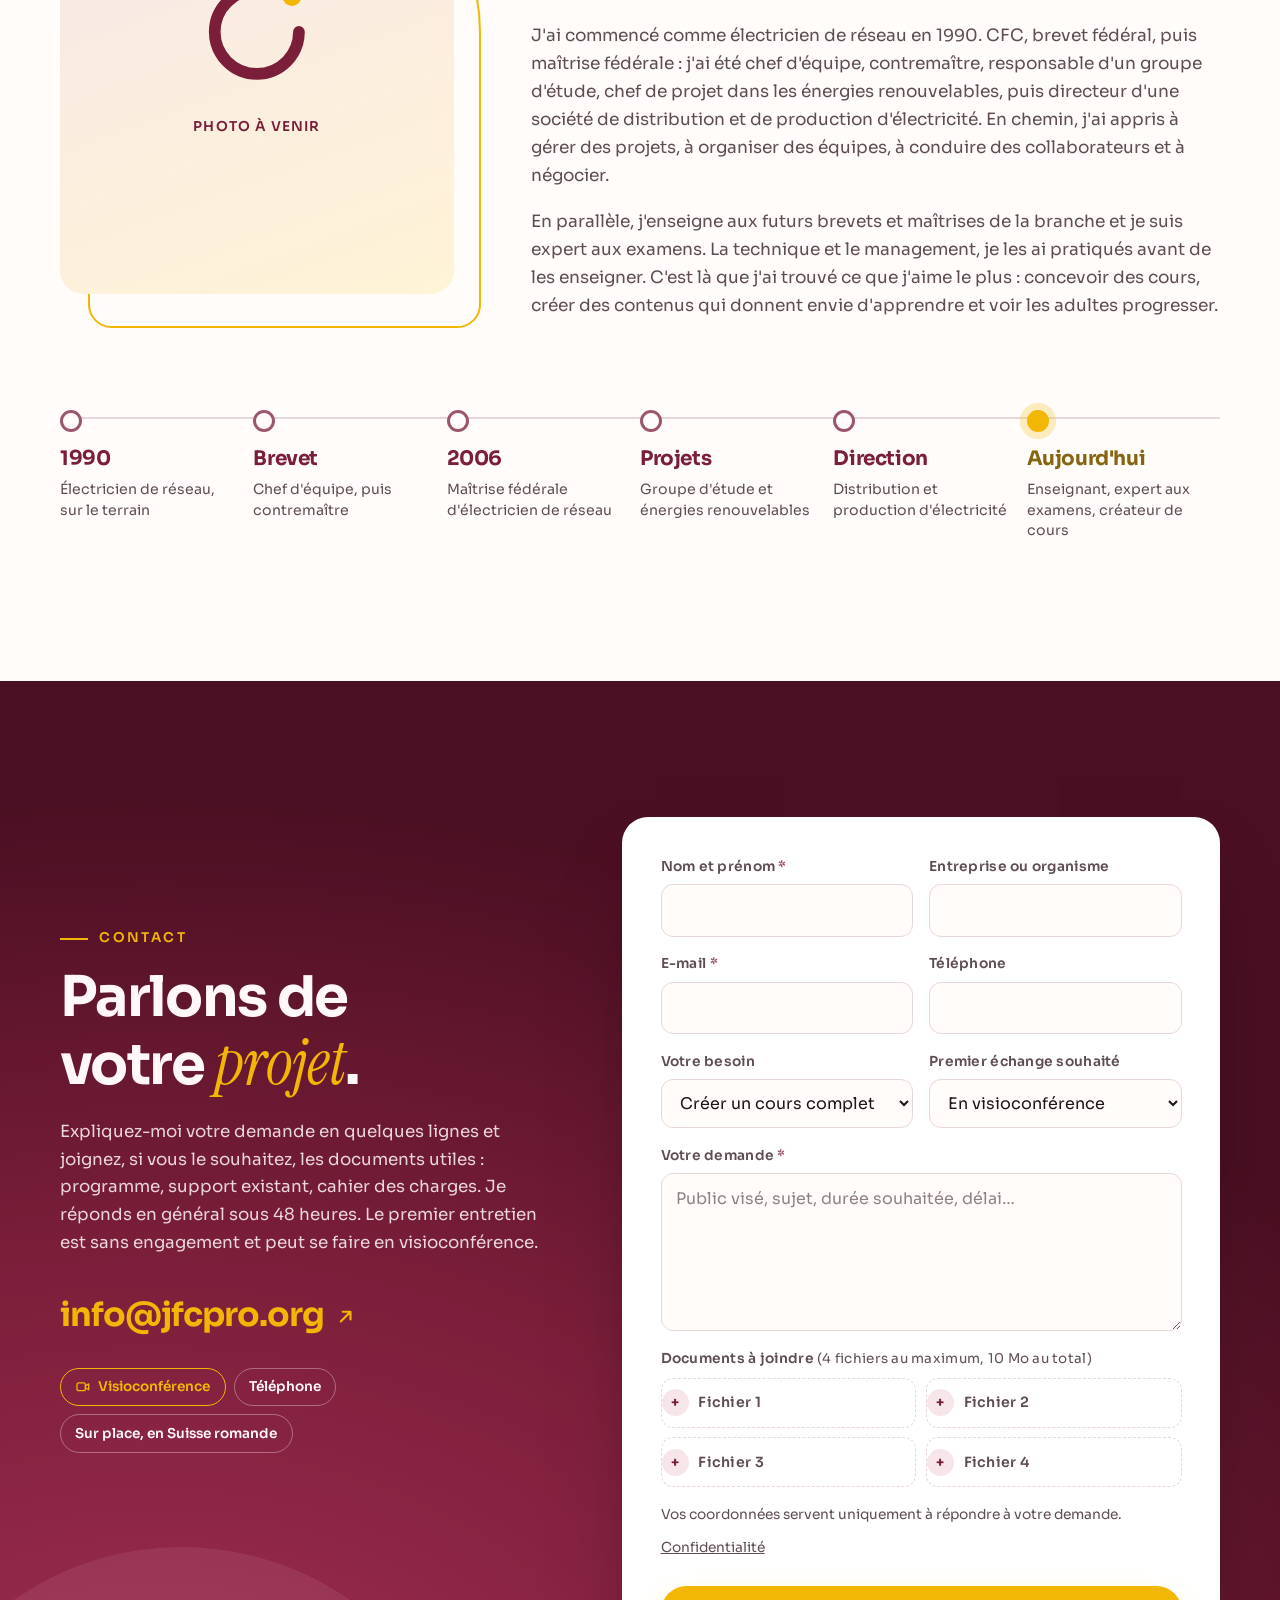
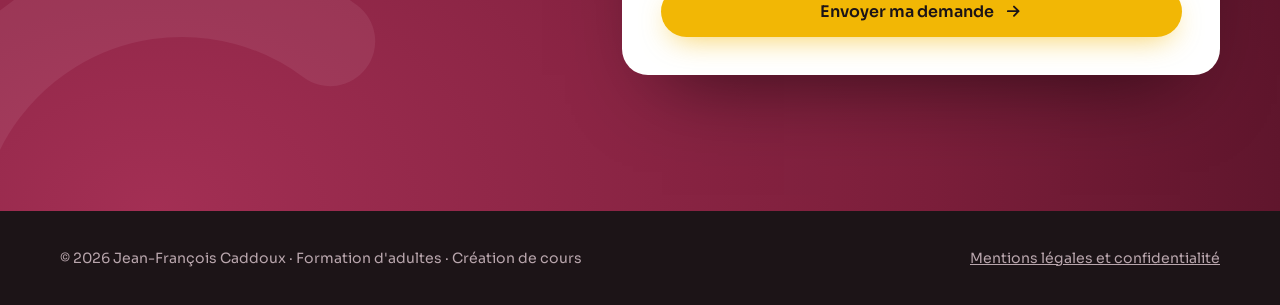
==== commit 9960ef1d: "Menu sur téléphone, livrables en bandeau, aperçu de partage, lisibilité et accessibilité Co-Authored" ====
--- a/index.html
+++ b/index.html
@@ -6,12 +6,26 @@
 <title>Jean-François Caddoux · Formation d'adultes · Création de cours</title>
 <meta name="description" content="Jean-François Caddoux, formation d'adultes et création de cours en Suisse romande. Des cours qui partent du travail réel : réseaux électriques, gestion de projets, organisation d'équipes, management et négociation.">
 <link rel="icon" href="images/logo.svg" type="image/svg+xml">
-<link rel="preconnect" href="https://fonts.googleapis.com"><link rel="preconnect" href="https://fonts.gstatic.com" crossorigin><link rel="stylesheet" href="https://fonts.googleapis.com/css2?family=Instrument+Serif:ital@1&family=Sora:wght@400;600;700;800&display=swap">
+<link rel="canonical" href="https://jfcpro.org/">
+<meta name="theme-color" content="#7B1E3A">
+<meta property="og:type" content="website">
+<meta property="og:locale" content="fr_CH">
+<meta property="og:site_name" content="Jean-François Caddoux">
+<meta property="og:title" content="Jean-François Caddoux · Formation d'adultes · Création de cours">
+<meta property="og:description" content="Jean-François Caddoux, formation d'adultes et création de cours en Suisse romande. Des cours qui partent du travail réel : réseaux électriques, gestion de projets, organisation d'équipes, management et négociation.">
+<meta property="og:url" content="https://jfcpro.org/">
+<meta property="og:image" content="https://jfcpro.org/images/partage.png">
+<meta property="og:image:width" content="1200">
+<meta property="og:image:height" content="630">
+<meta name="twitter:card" content="summary_large_image">
+<link rel="apple-touch-icon" href="images/icone-180.png">
+<script type="application/ld+json">{"@context":"https://schema.org","@type":"ProfessionalService","name":"Jean-François Caddoux · Formation d'adultes","url":"https://jfcpro.org/","email":"info@jfcpro.org","image":"https://jfcpro.org/images/partage.png","logo":"https://jfcpro.org/images/icone-512.png","areaServed":"Suisse romande","description":"Formation d'adultes et création de cours sur mesure : réseaux électriques, gestion de projets, organisation d'équipes, management et négociation.","founder":{"@type":"Person","name":"Jean-François Caddoux","jobTitle":"Formateur d'adultes et créateur de cours"}}</script><link rel="preconnect" href="https://fonts.googleapis.com"><link rel="preconnect" href="https://fonts.gstatic.com" crossorigin><link rel="stylesheet" href="https://fonts.googleapis.com/css2?family=Instrument+Serif:ital@1&family=Sora:wght@400;600;700;800&display=swap">
 <link rel="stylesheet" href="style.css">
 <script>document.documentElement.classList.add("js")</script>
 <script src="script.js" defer></script>
 </head>
 <body>
+<a class="skip" href="#contenu">Aller au contenu</a>
 <div class="progress" aria-hidden="true"></div>
 <header class="top">
   <div class="wrap top-in">
@@ -19,7 +33,8 @@
       <svg viewBox="0 0 64 64" aria-hidden="true"><rect width="64" height="64" rx="16" fill="#7B1E3A"/><path d="M32 14 A18 18 0 1 0 50 32" fill="none" stroke="#F6E6EA" stroke-width="8" stroke-linecap="round"/><circle cx="47" cy="17" r="6" fill="#F2B705"/></svg>
       <span><b>Jean-François Caddoux</b><small>Formation d'adultes · Création de cours</small></span>
     </a>
-    <nav class="nav" aria-label="Navigation principale">
+    <button class="burger" type="button" aria-expanded="false" aria-controls="menu" aria-label="Ouvrir le menu"><span></span><span></span><span></span></button>
+    <nav class="nav nav-main" id="menu" aria-label="Navigation principale">
             <a href="#domaines">Domaines</a>
       <a href="#conception">Démarche</a>
       <a href="#livrables">Livrables</a>
@@ -29,7 +44,7 @@
   </div>
 </header>
 
-<main>
+<main id="contenu">
 <section class="hero" id="accueil">
   <div class="hero-glow" aria-hidden="true"></div>
   <svg class="hero-ring" viewBox="0 0 400 400" aria-hidden="true"><path pathLength="1" d="M200 40 A160 160 0 1 0 360 200" fill="none" stroke="currentColor" stroke-width="58" stroke-linecap="round"/><circle cx="335" cy="68" r="30" class="hero-dot"/></svg>
@@ -105,6 +120,7 @@
       <article class="card card-new" data-r><span class="card-n">G</span><h3>Modules de révision ciblés</h3><p>De courts modules pour reprendre un point précis, avant un examen ou quelques semaines après le cours, sans tout recommencer.</p></article>
       <article class="card card-new" data-r style="--d:1"><span class="card-n">H</span><h3>Capsules vidéo</h3><p>Des vidéos de quelques minutes pour expliquer une notion, un geste ou une méthode, à revoir quand on veut, au bureau ou sur le chantier.</p></article>
     </div>
+    <p class="cards-hint" aria-hidden="true">Faites glisser pour voir les 8 livrables <svg viewBox="0 0 24 24"><path d="M5 12h14M13 6l6 6-6 6" fill="none" stroke="currentColor" stroke-width="2.4" stroke-linecap="round" stroke-linejoin="round"/></svg></p>
   </div>
 </section>
 
@@ -145,10 +161,11 @@
       <a class="mail" data-r style="--d:3" href="mailto:info@jfcpro.org"><span>info@jfcpro.org</span><svg viewBox="0 0 24 24" aria-hidden="true"><path d="M7 17 17 7M9 7h8v8" fill="none" stroke="currentColor" stroke-width="2.2" stroke-linecap="round" stroke-linejoin="round"/></svg></a>
       <ul class="ways" data-r style="--d:4"><li><svg viewBox="0 0 24 24" aria-hidden="true"><rect x="3" y="6" width="13" height="12" rx="3" fill="none" stroke="currentColor" stroke-width="2"/><path d="m16 10.5 5-3v9l-5-3z" fill="none" stroke="currentColor" stroke-width="2" stroke-linejoin="round"/></svg>Visioconférence</li><li>Téléphone</li><li>Sur place, en Suisse romande</li></ul>
     </div>
-    <form class="form" id="formulaire" data-r style="--d:2" action="https://formsubmit.co/info@jfcpro.org" method="POST" enctype="multipart/form-data">
+    <form class="form" id="formulaire" data-r style="--d:2" data-envoi="https://script.google.com/macros/s/AKfycbzuB1uBzFcflEqI8S1LlohgeTx-zHVfiCB1JsFnDTUH2aLfwD7G528lyKwj_paPhCCC/exec" action="https://formsubmit.co/info@jfcpro.org" method="POST" enctype="multipart/form-data">
       <input type="hidden" name="_subject" value="Nouvelle demande depuis jfcpro.org">
       <input type="hidden" name="_next" value="https://jfcpro.org/merci.html">
       <input type="hidden" name="_template" value="table">
+      <input type="hidden" name="_autoresponse" value="Bonjour, j'ai bien reçu votre demande et je vous en remercie. Je vous réponds personnellement, en général sous 48 heures. Vous trouverez ci-dessous une copie de votre message. Cordialement, Jean-François Caddoux · Formation d'adultes · Création de cours · jfcpro.org">
       <input type="text" name="_honey" class="honey" tabindex="-1" autocomplete="off" aria-hidden="true">
       <div class="f f2"><label for="c-nom">Nom et prénom <b>*</b></label><input id="c-nom" name="Nom" required autocomplete="name"></div>
       <div class="f f2"><label for="c-org">Entreprise ou organisme</label><input id="c-org" name="Entreprise" autocomplete="organization"></div>
--- a/style.css
+++ b/style.css
@@ -50,7 +50,7 @@
 .js h2[data-r] em { background-size: 0 .32em; transition: background-size .9s var(--ease) .45s; }
 .js h2[data-r].in em { background-size: 100% .32em; }
 .wrap { max-width: 1200px; margin: 0 auto; padding-left: max(20px, env(safe-area-inset-left, 0px)); padding-right: max(20px, env(safe-area-inset-right, 0px)); }
-.eyebrow { font-size: .76rem; font-weight: 600; letter-spacing: .18em; text-transform: uppercase; color: var(--dore-txt); margin-bottom: 1.1rem; display: flex; align-items: center; gap: .7rem; }
+.eyebrow { font-size: .84rem; font-weight: 600; letter-spacing: .18em; text-transform: uppercase; color: var(--dore-txt); margin-bottom: 1.1rem; display: flex; align-items: center; gap: .7rem; }
 .eyebrow::before { content: ""; width: 28px; height: 2px; background: var(--dore); flex: none; }
 .intro { color: var(--muted); max-width: 58ch; margin-top: 1.3rem; font-size: 1.05rem; }
 
@@ -70,12 +70,23 @@
 .brand svg { width: 42px; height: 42px; flex: none; transition: transform .6s var(--ease); }
 .brand:hover svg { transform: rotate(-90deg); }
 .brand b { display: block; font-weight: 600; font-size: .98rem; line-height: 1.2; }
-.brand small { display: block; font-size: .72rem; opacity: .8; letter-spacing: .03em; }
+.brand small { display: block; font-size: .78rem; opacity: .8; letter-spacing: .03em; }
 .nav { display: flex; gap: .25rem 1.6rem; align-items: center; font-size: .9rem; }
-.nav a { text-decoration: none; position: relative; padding: .3rem 0; }
+.nav a { text-decoration: none; position: relative; padding: .65rem 0; }
+.burger { display: none; width: 46px; height: 46px; margin-right: -.5rem; padding: 0; border: 0; background: none; color: inherit; cursor: pointer; place-content: center; gap: 6px; border-radius: 12px; }
+.burger span { display: block; width: 24px; height: 2.5px; border-radius: 2px; background: currentColor; transition: transform .35s var(--ease), opacity .2s; }
+.burger span:nth-child(2) { width: 16px; background: var(--dore); justify-self: end; }
+.burger[aria-expanded=true] span:nth-child(1) { transform: translateY(8.5px) rotate(45deg); }
+.burger[aria-expanded=true] span:nth-child(2) { opacity: 0; }
+.burger[aria-expanded=true] span:nth-child(3) { transform: translateY(-8.5px) rotate(-45deg); }
+.burger:focus-visible, button:focus-visible { outline: 3px solid var(--dore); outline-offset: 3px; }
+.skip { position: fixed; left: 1rem; top: -5rem; z-index: 30; background: var(--dore); color: var(--nuit); font-weight: 700; padding: .7rem 1.1rem; border-radius: 999px; text-decoration: none; transition: top .2s; }
+.skip:focus { top: 1rem; }
+.cards-hint { display: none; align-items: center; gap: .5rem; margin: .2rem 0 0; font-size: .85rem; font-weight: 600; color: var(--dore); }
+.cards-hint svg { width: 1.1em; height: 1.1em; }
 .nav a:not(.nav-cta)::after { content: ""; position: absolute; left: 0; right: 0; bottom: 0; height: 2px; background: var(--dore); transform: scaleX(0); transform-origin: 100% 50%; transition: transform .35s var(--ease); }
 .nav a:not(.nav-cta):hover::after { transform: scaleX(1); transform-origin: 0 50%; }
-.nav .nav-cta { border: 1.5px solid var(--dore); padding: .4rem 1rem; border-radius: 999px; transition: background .3s, color .3s; }
+.nav .nav-cta { border: 1.5px solid var(--dore); padding: .55rem 1.1rem; border-radius: 999px; transition: background .3s, color .3s; }
 .nav .nav-cta:hover { background: var(--dore); color: var(--nuit); }
 
 /* Accroche */
@@ -205,7 +216,7 @@
 /* Boîte QUESTION de la charte : fond rosé, filet bordeaux, tête du renard à gauche */
 .box { display: flex; align-items: center; gap: 1.2rem; margin-top: 3rem; padding: 1.3rem 1.6rem 1.3rem 1.2rem; border: 1.5px solid var(--bordeaux); border-radius: 18px; max-width: 760px; position: relative; }
 .box-q { background: var(--rose); }
-.box-tag { text-transform: uppercase; font-size: .74rem; font-weight: 700; letter-spacing: .16em; color: var(--bordeaux); margin-bottom: .3rem; }
+.box-tag { text-transform: uppercase; font-size: .8rem; font-weight: 700; letter-spacing: .16em; color: var(--bordeaux); margin-bottom: .3rem; }
 :root[data-theme="dark"] .box-tag { color: var(--dore); }
 @media (prefers-color-scheme: dark) { :root:not([data-theme="light"]) .box-tag { color: var(--dore); } }
 .box-fox { position: relative; flex: none; width: 78px; margin-top: -2.4rem; }
@@ -244,6 +255,7 @@
 /* Contact : texte à gauche, formulaire à droite */
 .contact { position: relative; overflow: hidden; background: radial-gradient(110% 90% at 12% 100%, #A32F54 0%, var(--hero-bg) 55%, #4A0F22 100%); color: var(--hero-fg); padding-block: clamp(5rem, 11vw, 8.5rem); }
 .contact-ring { position: absolute; left: -10%; bottom: -30%; width: min(70vw, 620px); color: rgba(246, 230, 234, .08); pointer-events: none; rotate: calc(var(--cr, 0) * 1deg); }
+.contact-ring .hero-dot { display: none; }
 .contact-in { position: relative; display: grid; grid-template-columns: minmax(0, 5fr) minmax(0, 6fr); gap: clamp(2rem, 5vw, 5rem); align-items: start; }
 .contact-text { position: sticky; top: 110px; }
 .contact .eyebrow { color: var(--dore); }
@@ -261,17 +273,17 @@
 .form { background: var(--card); color: var(--fg); border-radius: 26px; padding: clamp(1.4rem, 3vw, 2.4rem); display: grid; grid-template-columns: repeat(2, minmax(0, 1fr)); gap: 1.05rem 1rem; box-shadow: 0 40px 80px -40px rgba(0, 0, 0, .6); min-width: 0; }
 .f { grid-column: 1 / -1; display: grid; gap: .35rem; min-width: 0; margin: 0; padding: 0; border: 0; }
 .f2 { grid-column: span 1; }
-.f label, .f legend { font-size: .8rem; font-weight: 600; letter-spacing: .02em; color: var(--muted); padding: 0; }
+.f label, .f legend { font-size: .86rem; font-weight: 600; letter-spacing: .02em; color: var(--muted); padding: 0; }
 .f label b { color: var(--bordeaux-2); font-weight: 700; }
 .f legend { margin-bottom: .45rem; }
-.f legend small { font-weight: 400; }
+.f legend small { font-weight: 400; font-size: .84rem; }
 .f input:not([type=file]), .f select, .f textarea { font: inherit; font-size: 1rem; color: var(--fg); background: var(--bg); border: 1.5px solid var(--line); border-radius: 12px; padding: .75rem .9rem; width: 100%; min-width: 0; transition: border-color .25s, box-shadow .25s; }
 .f textarea { resize: vertical; min-height: 7.5rem; }
 .f input:focus, .f select:focus, .f textarea:focus { outline: none; border-color: var(--bordeaux-2); box-shadow: 0 0 0 4px color-mix(in srgb, var(--dore) 35%, transparent); }
 .f ::placeholder { color: var(--muted); opacity: .7; }
 .honey { position: absolute; left: -9999px; width: 1px; height: 1px; opacity: 0; }
 .file-grid { display: grid; grid-template-columns: repeat(2, minmax(0, 1fr)); gap: .6rem; }
-.file { position: relative; display: flex; align-items: center; gap: .6rem; border: 1.5px dashed var(--line); border-radius: 12px; padding: .8rem .85rem; cursor: pointer; min-width: 0; transition: border-color .25s, background .25s; }
+.file { position: relative; display: flex; align-items: center; gap: .6rem; border: 1.5px dashed var(--line); border-radius: 12px; padding: .8rem .85rem; min-height: 50px; cursor: pointer; min-width: 0; transition: border-color .25s, background .25s; }
 .file:hover, .file:focus-within { border-color: var(--dore); background: var(--dore-pale); }
 .file input { position: absolute; inset: 0; opacity: 0; cursor: pointer; width: 100%; }
 .file-ico { flex: none; width: 1.7rem; height: 1.7rem; border-radius: 50%; display: grid; place-items: center; background: var(--rose); color: var(--bordeaux); font-weight: 700; line-height: 1; transition: background .25s, transform .4s var(--ease); }
@@ -281,7 +293,7 @@
 .file.has .file-name { color: var(--fg); font-weight: 600; }
 .file-msg { font-size: .82rem; color: #B3261E; min-height: 0; }
 .file-msg:empty { display: none; }
-.form-note { grid-column: 1 / -1; font-size: .8rem; color: var(--muted); }
+.form-note { grid-column: 1 / -1; font-size: .86rem; color: var(--muted); }
 .form .btn { grid-column: 1 / -1; justify-content: center; border: 0; cursor: pointer; font-family: inherit; }
 .form .btn[disabled] { opacity: .6; cursor: default; transform: none; }
 @media (max-width: 900px) { .contact-in { grid-template-columns: minmax(0, 1fr); } .contact-text { position: static; } }
@@ -295,7 +307,9 @@
 .thanks .lead { margin-bottom: 2.2rem; }
 
 /* Pied de page */
-.foot { background: var(--nuit); color: #A8949B; font-size: .82rem; }
+.foot { background: var(--nuit); color: #B9A6AD; font-size: .88rem; }
+.foot a { display: inline-block; padding: .7rem 0; }
+.foot p { margin: 0; align-self: center; }
 .foot a:hover { color: var(--dore); }
 .foot-in { display: flex; justify-content: space-between; flex-wrap: wrap; gap: .6rem 2rem; padding-block: 1.5rem calc(1.5rem + env(safe-area-inset-bottom, 0px)); }
 
@@ -316,7 +330,19 @@
   .path li:last-child { padding-bottom: 0; }
 }
 @media (max-width: 720px) {
-  .nav a:not(.nav-cta) { display: none; }
+  :root:not(.js) .nav-main a:not(.nav-cta) { display: none; }
+  .js .burger { display: grid; }
+  .js .nav-main { position: absolute; top: 100%; left: 0; right: 0; flex-direction: column; align-items: stretch; gap: 0; padding: .4rem 20px 1.4rem; background: var(--hero-bg); box-shadow: 0 30px 40px -20px rgba(0, 0, 0, .55); font-size: 1.15rem; font-weight: 600; visibility: hidden; opacity: 0; transform: translateY(-10px); transition: opacity .3s, transform .35s var(--ease), visibility 0s .35s; }
+  .js .nav-main.open { visibility: visible; opacity: 1; transform: none; transition: opacity .3s, transform .35s var(--ease), visibility 0s; }
+  .js .nav-main a:not(.nav-cta) { padding: .95rem 0; border-bottom: 1px solid rgba(255, 247, 248, .14); }
+  .js .nav-main a:not(.nav-cta)::after { display: none; }
+  .js .nav-main .nav-cta { margin-top: 1.1rem; text-align: center; padding: .8rem 1rem; background: var(--dore); color: var(--nuit); }
+  .js .top:has(.nav-main.open) { background: var(--hero-bg) !important; }
+  .cards { display: flex; gap: .8rem; overflow-x: auto; scroll-snap-type: x mandatory; margin-inline: -20px; padding: 0 20px 1rem; scroll-padding-inline: 20px; scrollbar-width: none; -webkit-overflow-scrolling: touch; }
+  .cards::-webkit-scrollbar { display: none; }
+  .cards .card { flex: 0 0 76%; scroll-snap-align: start; }
+  .js .cards .card[data-r] { opacity: 1; transform: none; }
+  .cards-hint { display: flex; }
   .brand small { display: none; }
   .hero-ring { right: -38%; top: 34%; width: 118vw; }
   .steps { padding-left: 1.5rem; }
@@ -331,3 +357,8 @@
   .js h2[data-r] em { background-size: 100% .32em; }
   .hero-ring { translate: 0 -50%; rotate: none; }
 }
+
+/* Zones tactiles confortables */
+.link-arrow { padding-block: .6rem; }
+.mail { padding-block: .5rem; }
+.form-note a { display: inline-block; padding-block: .6rem; }
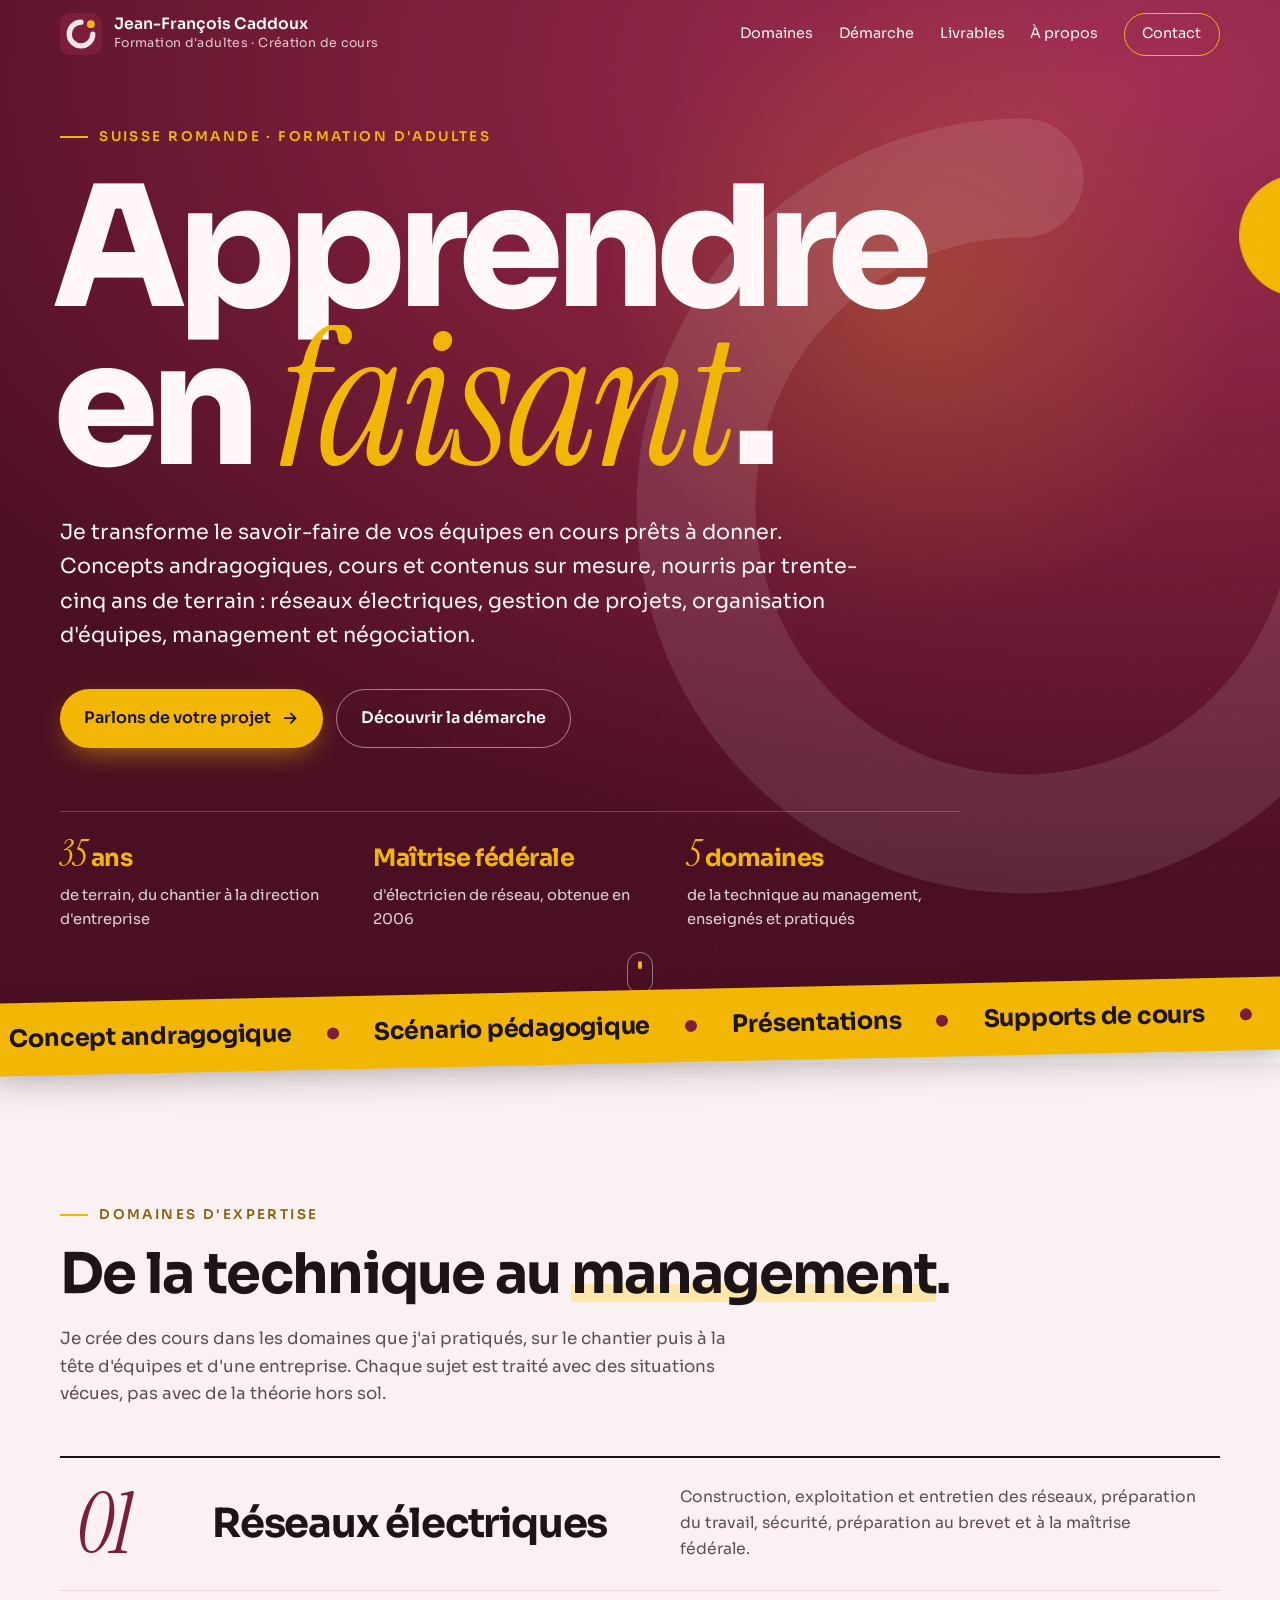
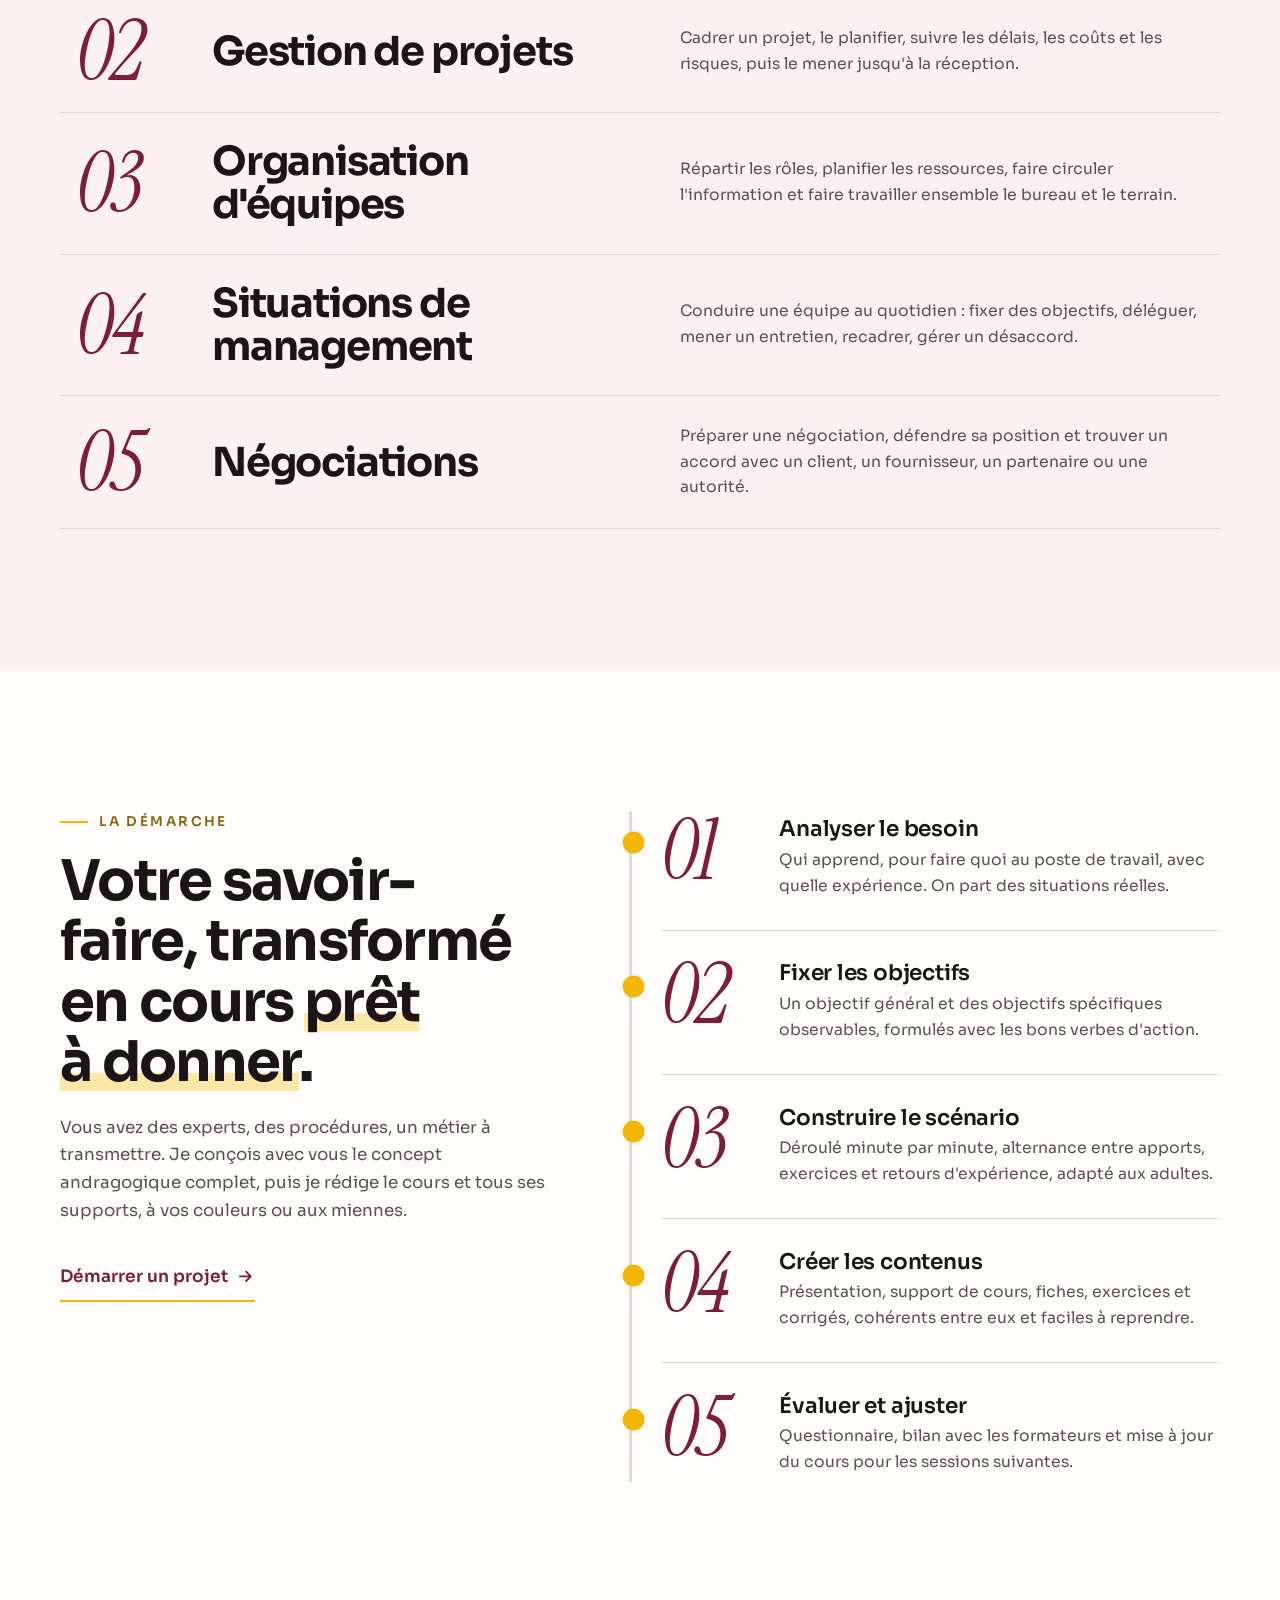
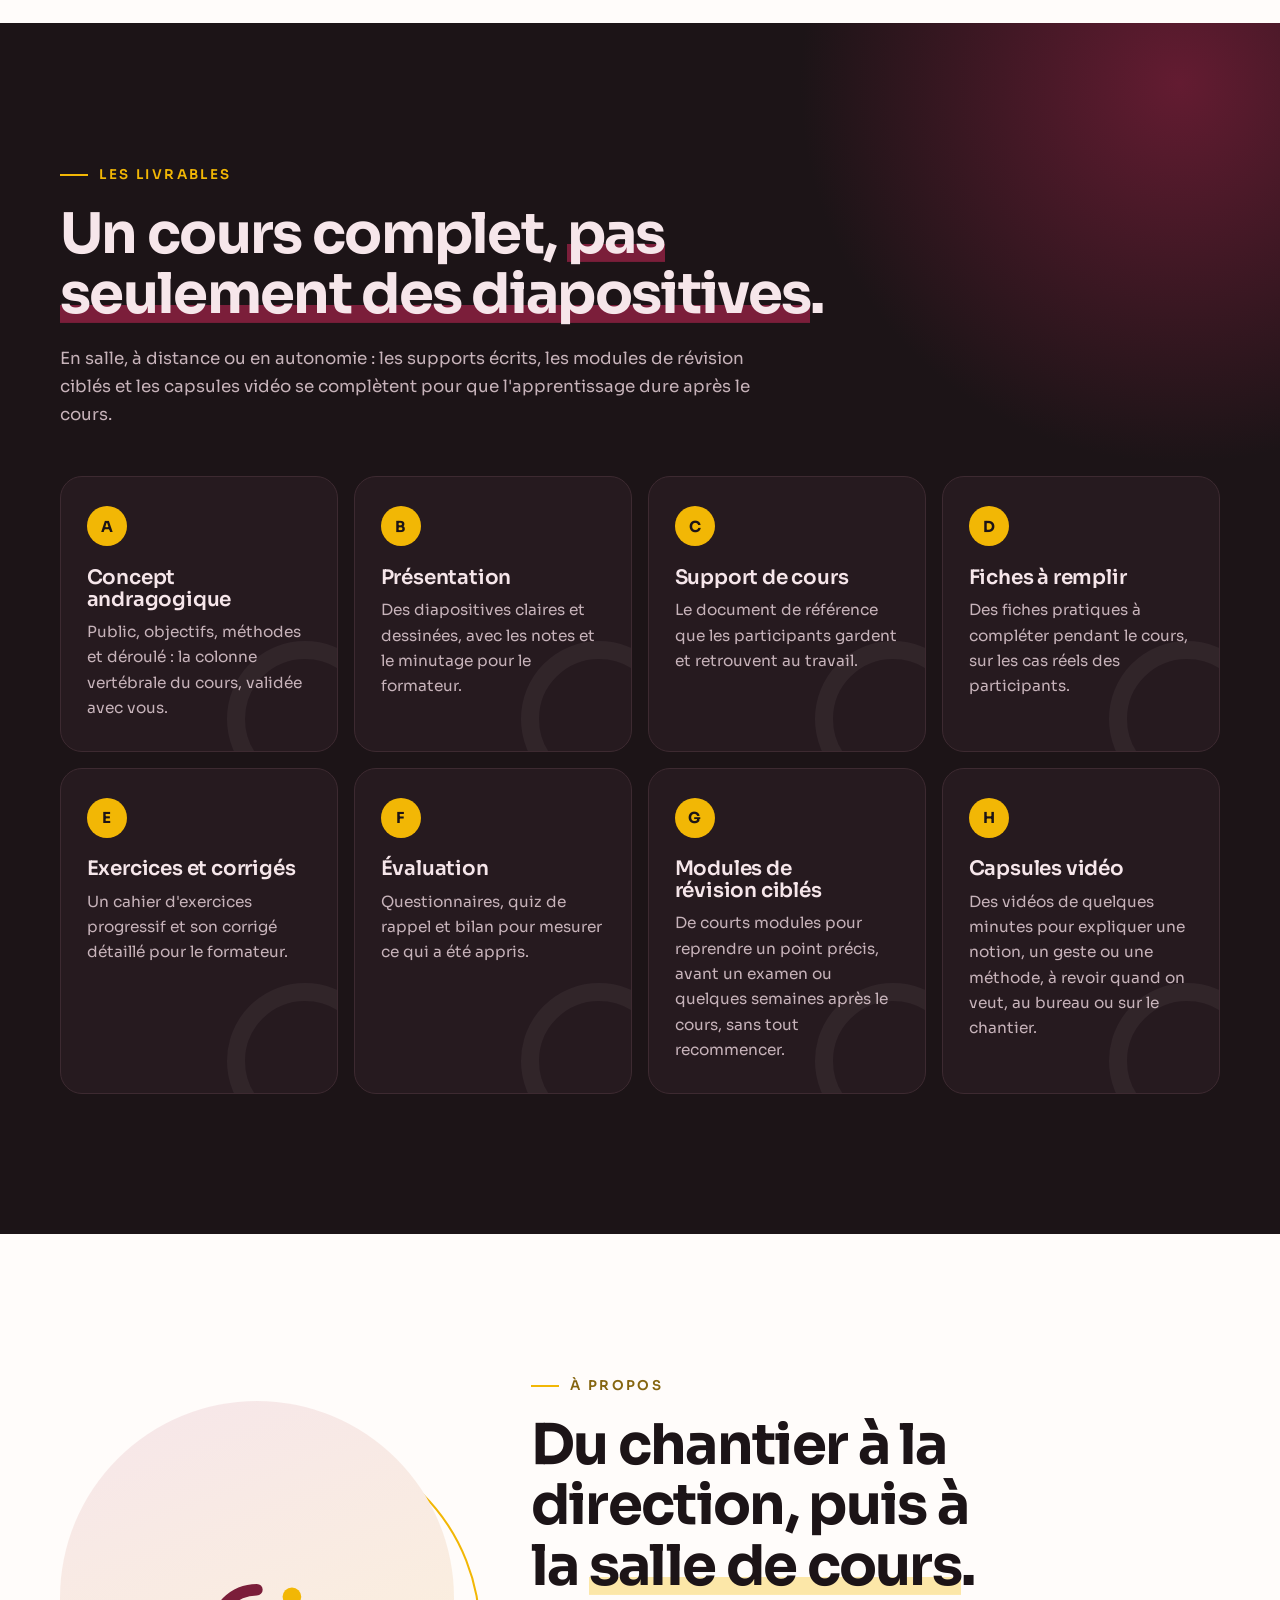
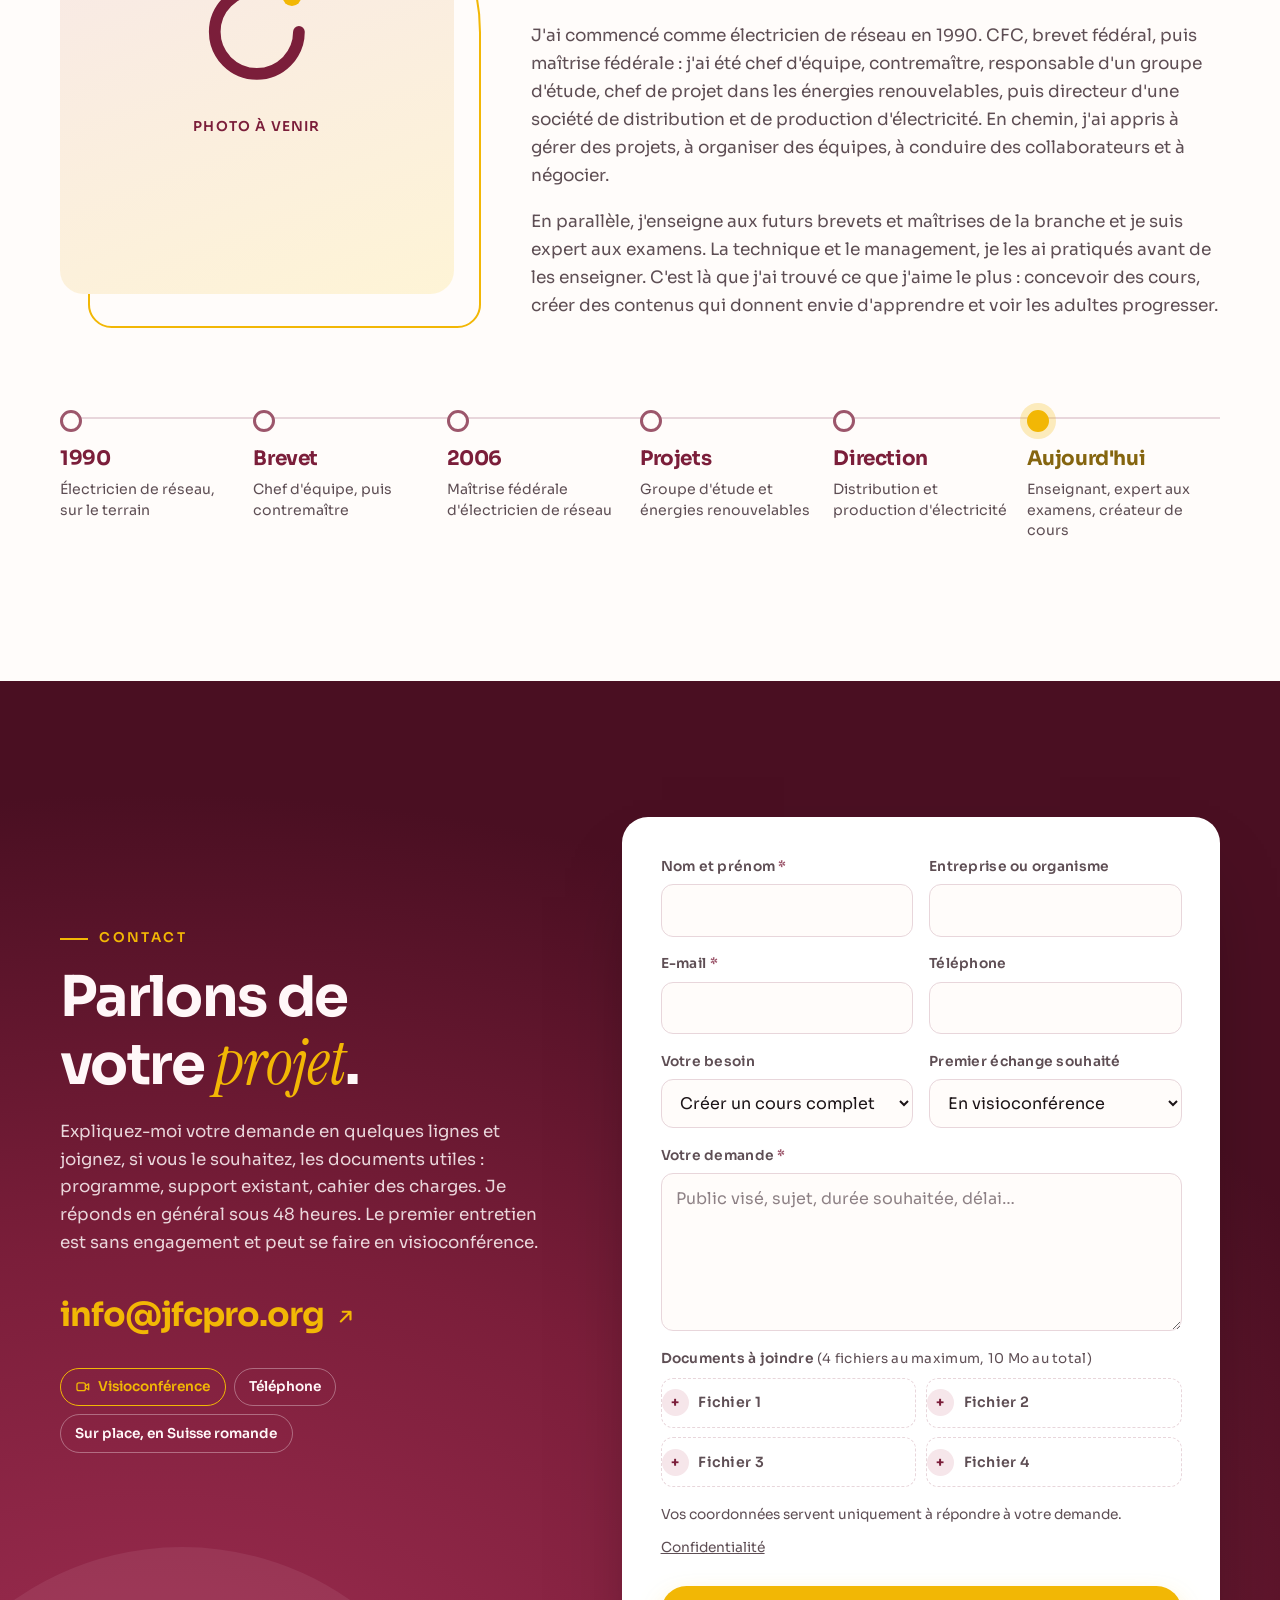
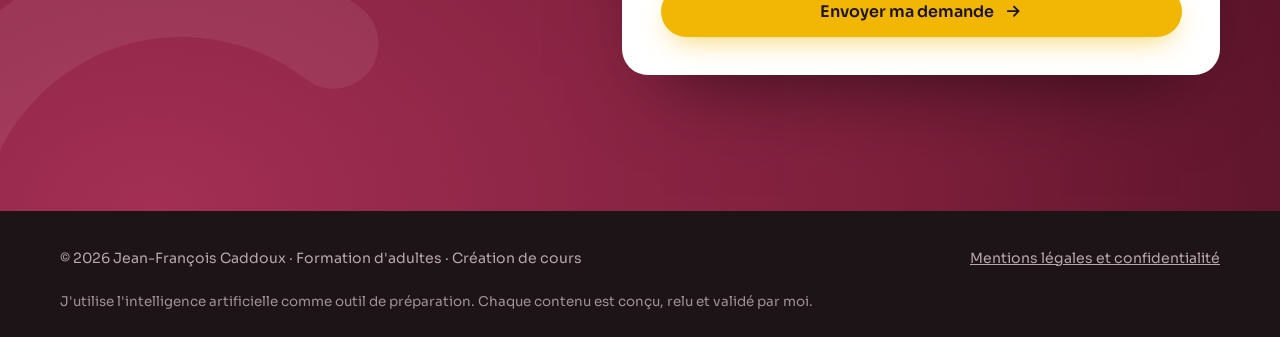
==== commit d2878fba: "Mention sur l'usage de l'intelligence artificielle dans le pied de page Co-Authored-By: Claude Fable" ====
--- a/index.html
+++ b/index.html
@@ -191,6 +191,7 @@
   <div class="wrap foot-in">
     <p>© 2026 Jean-François Caddoux · Formation d'adultes · Création de cours</p>
     <p><a href="mentions-legales.html">Mentions légales et confidentialité</a></p>
+    <p class="foot-ia">J'utilise l'intelligence artificielle comme outil de préparation. Chaque contenu est conçu, relu et validé par moi.</p>
   </div>
 </footer>
 
--- a/style.css
+++ b/style.css
@@ -311,6 +311,7 @@
 .foot a { display: inline-block; padding: .7rem 0; }
 .foot p { margin: 0; align-self: center; }
 .foot a:hover { color: var(--dore); }
+.foot .foot-ia { flex-basis: 100%; font-size: .84rem; opacity: .85; }
 .foot-in { display: flex; justify-content: space-between; flex-wrap: wrap; gap: .6rem 2rem; padding-block: 1.5rem calc(1.5rem + env(safe-area-inset-bottom, 0px)); }
 
 /* Page texte (mentions légales) */
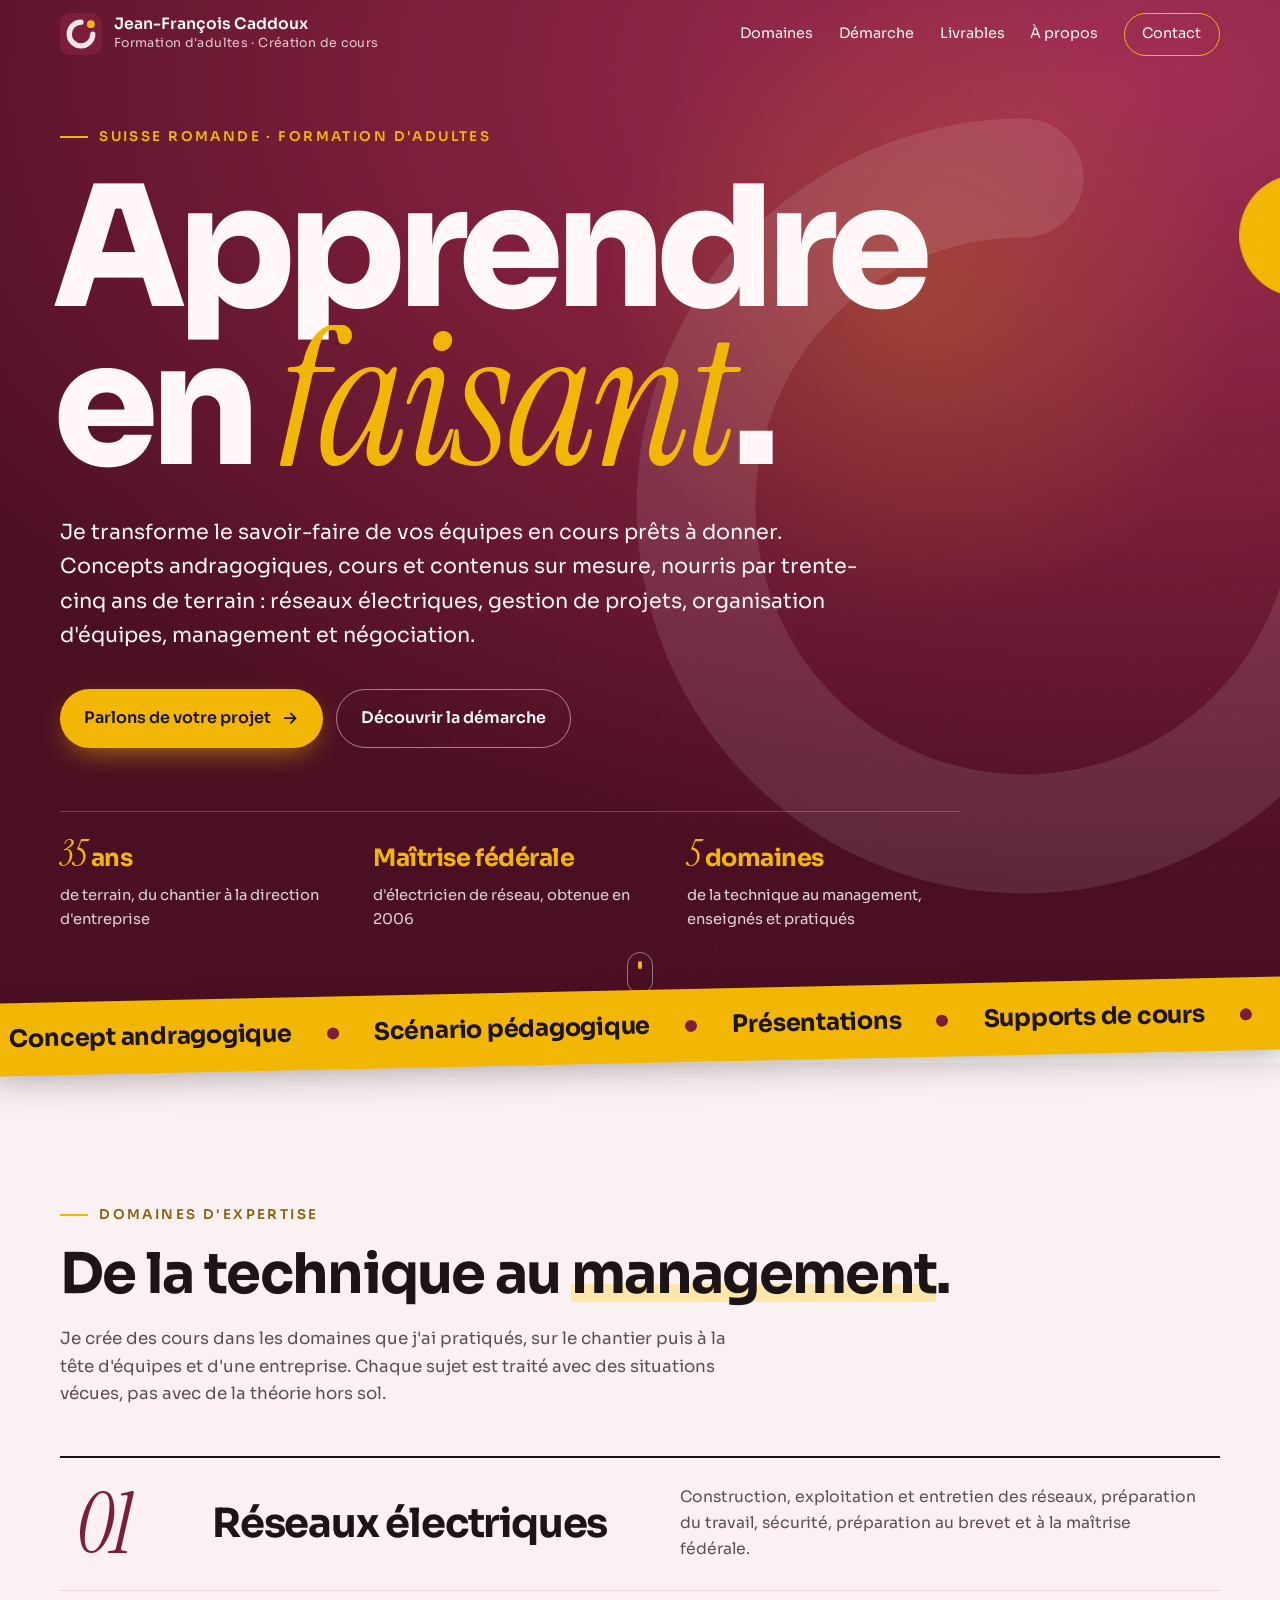
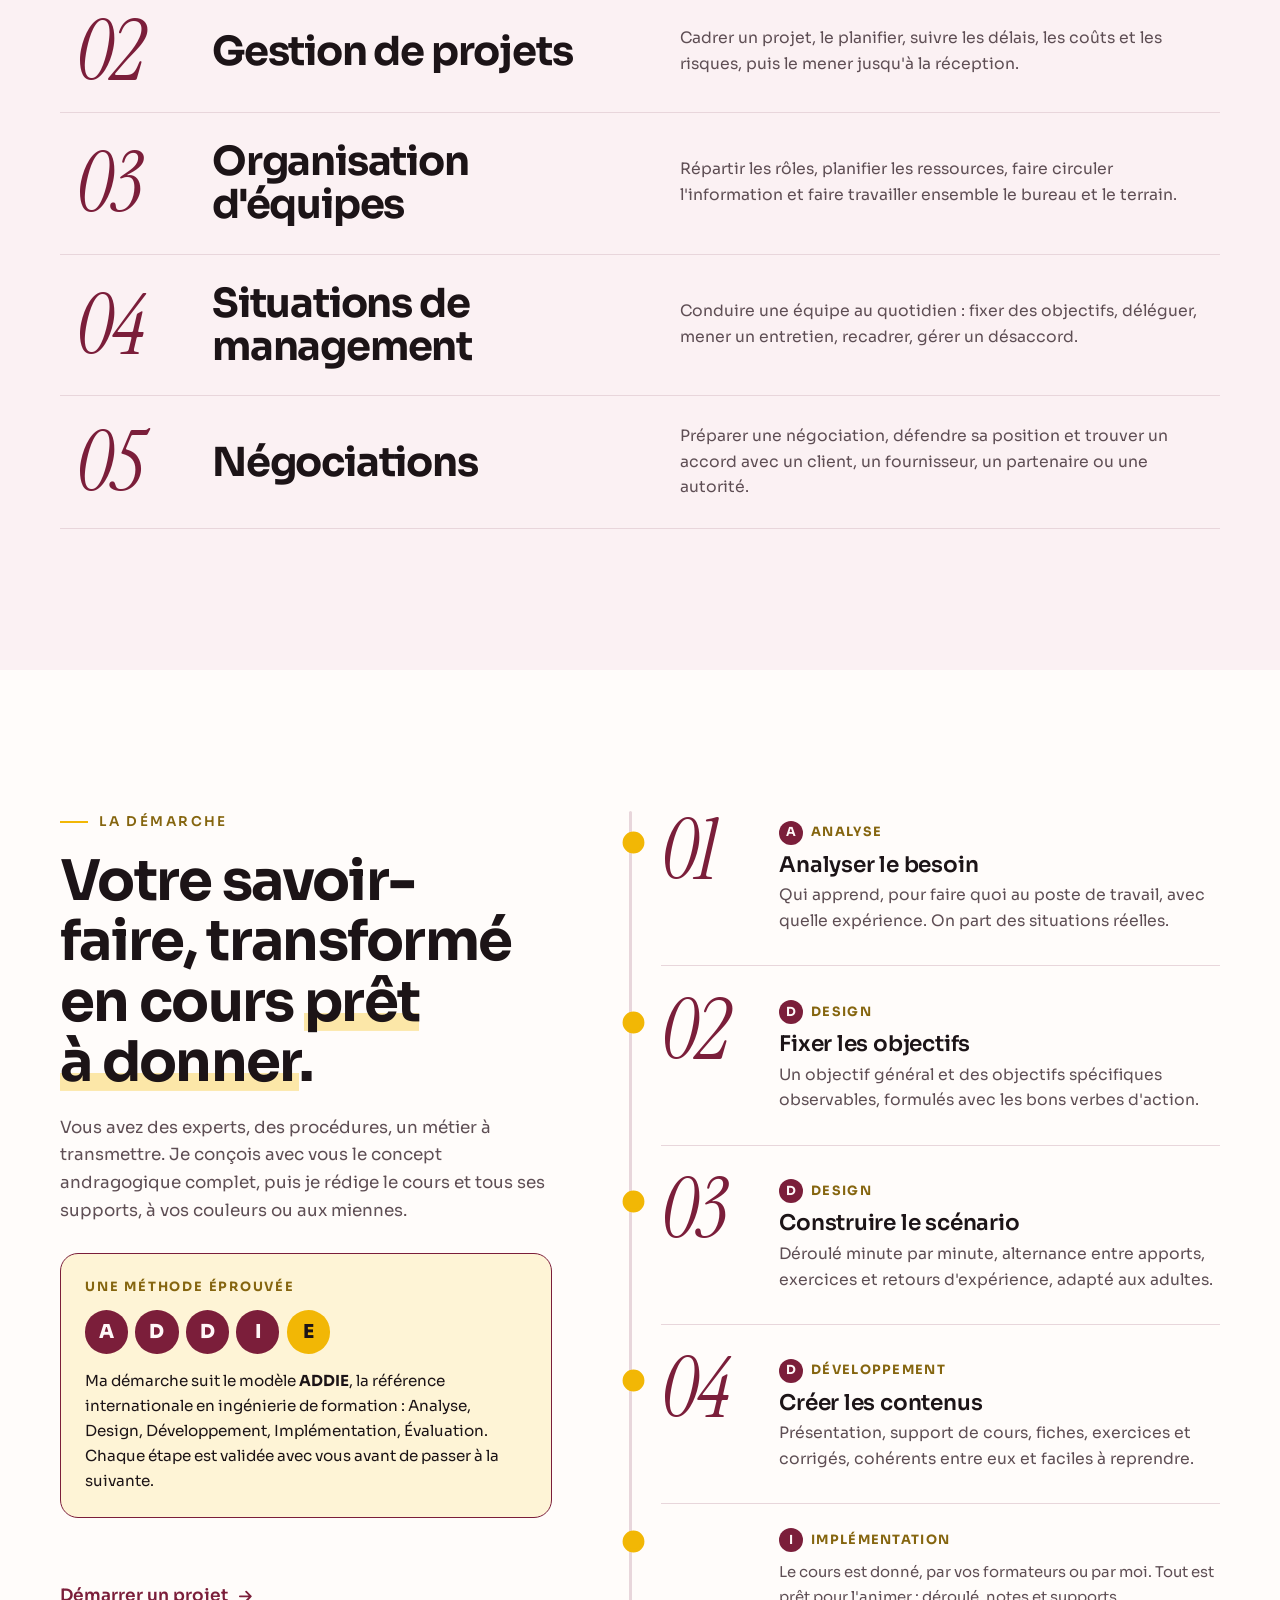
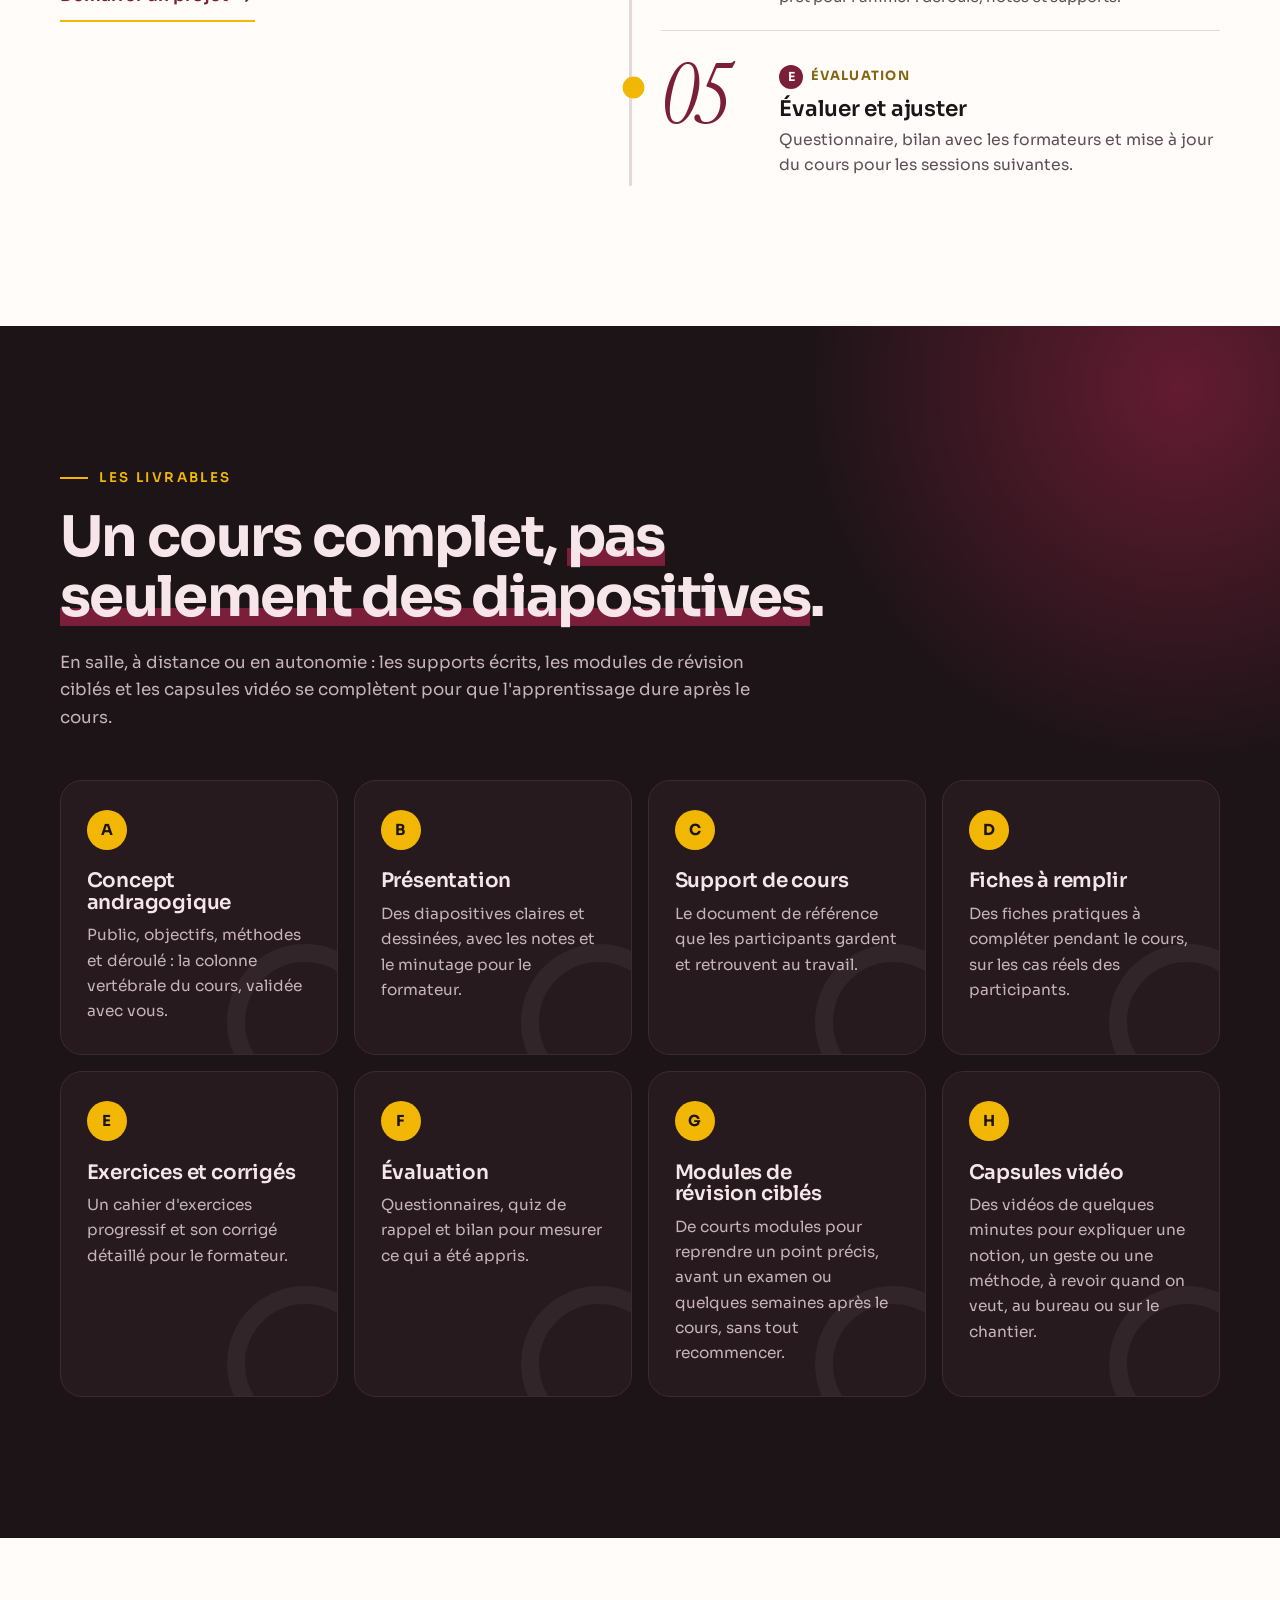
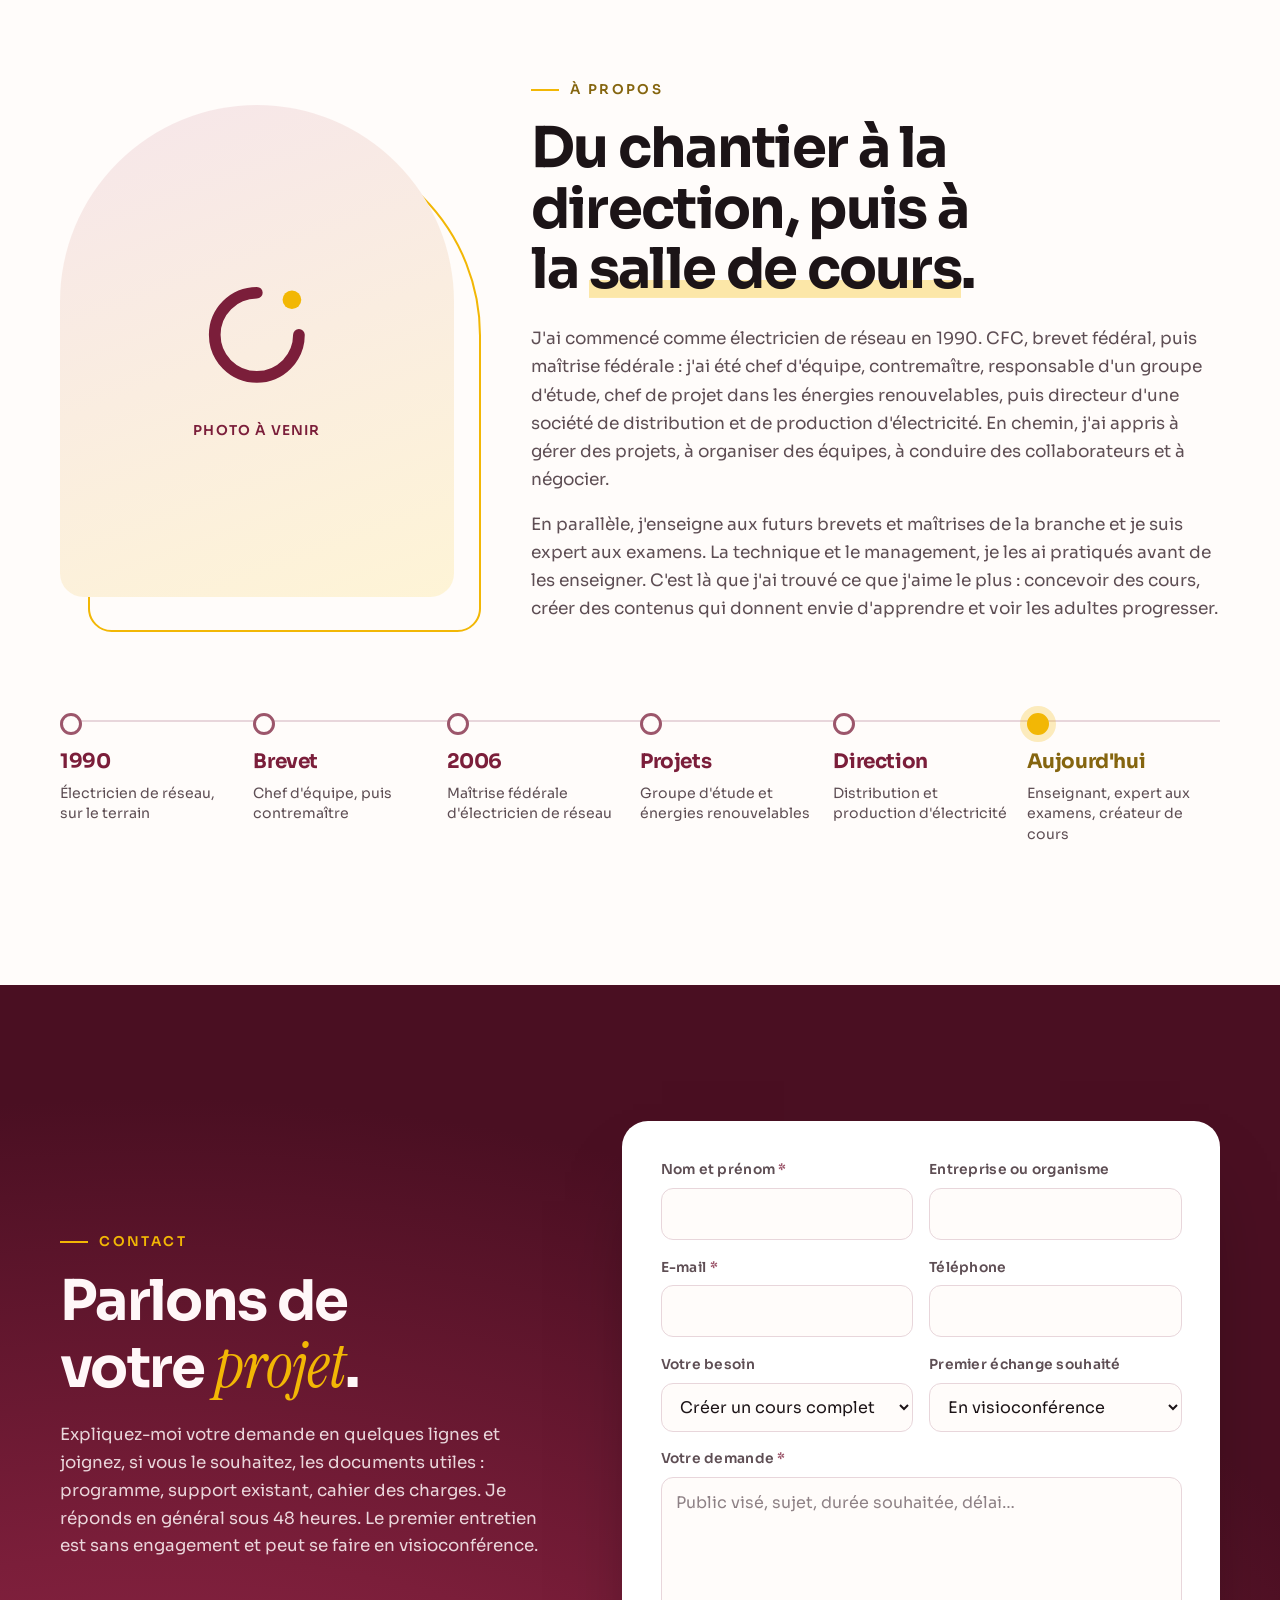
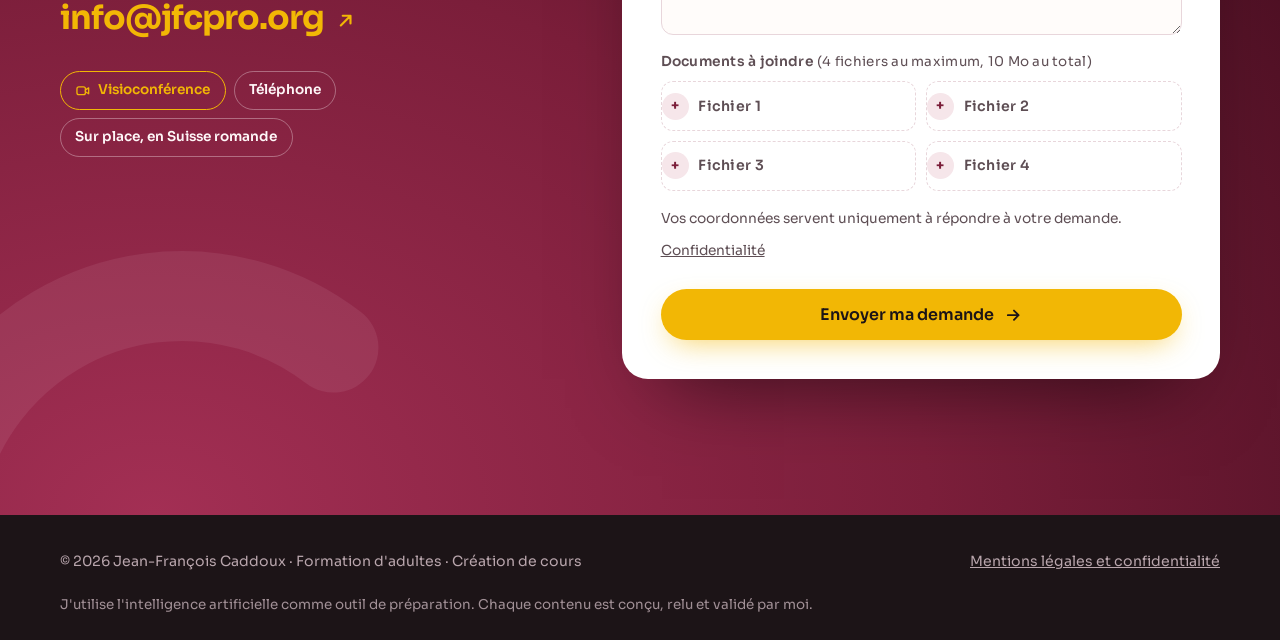
==== commit 01c437ea: "Démarche : mise en évidence de la méthode ADDIE Co-Authored-By: Claude Fable 5.2 <noreply@anthropic." ====
--- a/index.html
+++ b/index.html
@@ -91,14 +91,20 @@
       <p class="eyebrow" data-r>La démarche</p>
       <h2 data-r style="--d:1">Votre savoir-faire, transformé en cours <em>prêt à donner</em>.</h2>
       <p class="intro" data-r style="--d:2">Vous avez des experts, des procédures, un métier à transmettre. Je conçois avec vous le concept andragogique complet, puis je rédige le cours et tous ses supports, à vos couleurs ou aux miennes.</p>
+      <div class="addie" data-r style="--d:3">
+        <p class="addie-k">Une méthode éprouvée</p>
+        <p class="addie-w" aria-label="ADDIE"><span>A</span><span>D</span><span>D</span><span>I</span><span>E</span></p>
+        <p class="addie-t">Ma démarche suit le modèle <strong>ADDIE</strong>, la référence internationale en ingénierie de formation : Analyse, Design, Développement, Implémentation, Évaluation. Chaque étape est validée avec vous avant de passer à la suivante.</p>
+      </div>
       <a class="link-arrow" data-r style="--d:3" href="#contact">Démarrer un projet <svg viewBox="0 0 24 24" aria-hidden="true"><path d="M5 12h14M13 6l6 6-6 6" fill="none" stroke="currentColor" stroke-width="2.4" stroke-linecap="round" stroke-linejoin="round"/></svg></a>
     </div>
     <ol class="steps">
-      <li data-r><span class="num" aria-hidden="true">01</span><div><h3>Analyser le besoin</h3><p>Qui apprend, pour faire quoi au poste de travail, avec quelle expérience. On part des situations réelles.</p></div></li>
-      <li data-r><span class="num" aria-hidden="true">02</span><div><h3>Fixer les objectifs</h3><p>Un objectif général et des objectifs spécifiques observables, formulés avec les bons verbes d'action.</p></div></li>
-      <li data-r><span class="num" aria-hidden="true">03</span><div><h3>Construire le scénario</h3><p>Déroulé minute par minute, alternance entre apports, exercices et retours d'expérience, adapté aux adultes.</p></div></li>
-      <li data-r><span class="num" aria-hidden="true">04</span><div><h3>Créer les contenus</h3><p>Présentation, support de cours, fiches, exercices et corrigés, cohérents entre eux et faciles à reprendre.</p></div></li>
-      <li data-r><span class="num" aria-hidden="true">05</span><div><h3>Évaluer et ajuster</h3><p>Questionnaire, bilan avec les formateurs et mise à jour du cours pour les sessions suivantes.</p></div></li>
+      <li data-r><span class="num" aria-hidden="true">01</span><div><p class="tag"><b>A</b>Analyse</p><h3>Analyser le besoin</h3><p>Qui apprend, pour faire quoi au poste de travail, avec quelle expérience. On part des situations réelles.</p></div></li>
+      <li data-r><span class="num" aria-hidden="true">02</span><div><p class="tag"><b>D</b>Design</p><h3>Fixer les objectifs</h3><p>Un objectif général et des objectifs spécifiques observables, formulés avec les bons verbes d'action.</p></div></li>
+      <li data-r><span class="num" aria-hidden="true">03</span><div><p class="tag"><b>D</b>Design</p><h3>Construire le scénario</h3><p>Déroulé minute par minute, alternance entre apports, exercices et retours d'expérience, adapté aux adultes.</p></div></li>
+      <li data-r><span class="num" aria-hidden="true">04</span><div><p class="tag"><b>D</b>Développement</p><h3>Créer les contenus</h3><p>Présentation, support de cours, fiches, exercices et corrigés, cohérents entre eux et faciles à reprendre.</p></div></li>
+      <li data-r class="step-i"><span class="num" aria-hidden="true"></span><div><p class="tag"><b>I</b>Implémentation</p><p>Le cours est donné, par vos formateurs ou par moi. Tout est prêt pour l'animer : déroulé, notes et supports.</p></div></li>
+      <li data-r><span class="num" aria-hidden="true">05</span><div><p class="tag"><b>E</b>Évaluation</p><h3>Évaluer et ajuster</h3><p>Questionnaire, bilan avec les formateurs et mise à jour du cours pour les sessions suivantes.</p></div></li>
     </ol>
   </div>
 </section>
--- a/style.css
+++ b/style.css
@@ -188,6 +188,18 @@
 :root[data-theme="dark"] .num { color: var(--bordeaux-2); }
 .steps h3 { font-size: 1.35rem; margin-bottom: .45rem; }
 .steps p { color: var(--muted); font-size: .98rem; }
+/* Méthode ADDIE : encart et étiquettes des étapes */
+.addie { margin: 1.8rem 0 1.6rem; padding: 1.4rem 1.5rem 1.5rem; background: var(--dore-pale); border: 1px solid var(--bordeaux); border-radius: 18px; }
+.addie-k { margin: 0 0 .8rem; font-size: .8rem; font-weight: 700; letter-spacing: .14em; text-transform: uppercase; color: var(--dore-txt); }
+.addie-w { margin: 0 0 .9rem; display: flex; gap: .45rem; }
+.addie-w span { display: grid; place-items: center; width: 2.7rem; height: 2.7rem; border-radius: 50%; background: var(--bordeaux); color: #FFF7F8; font-weight: 800; font-size: 1.2rem; }
+.addie-w span:last-child { background: var(--dore); color: var(--nuit); }
+.addie-t { margin: 0; font-size: .95rem; color: var(--fg); }
+.steps .tag { display: inline-flex; align-items: center; gap: .5rem; margin: 0 0 .5rem; font-size: .8rem; font-weight: 700; letter-spacing: .1em; text-transform: uppercase; color: var(--dore-txt); }
+.steps .tag b { display: grid; place-items: center; width: 1.5rem; height: 1.5rem; border-radius: 50%; background: var(--bordeaux); color: #FFF7F8; font-size: .78rem; letter-spacing: 0; }
+.steps li.step-i { padding-block: 1.3rem; }
+.steps li.step-i::before { top: 1.75rem; }
+.steps li.step-i p:last-child { font-size: .93rem; }
 
 /* Livrables : fond nuit, cartes */
 .band-dark { background: var(--nuit); color: #F6E6EA; position: relative; overflow: hidden; }
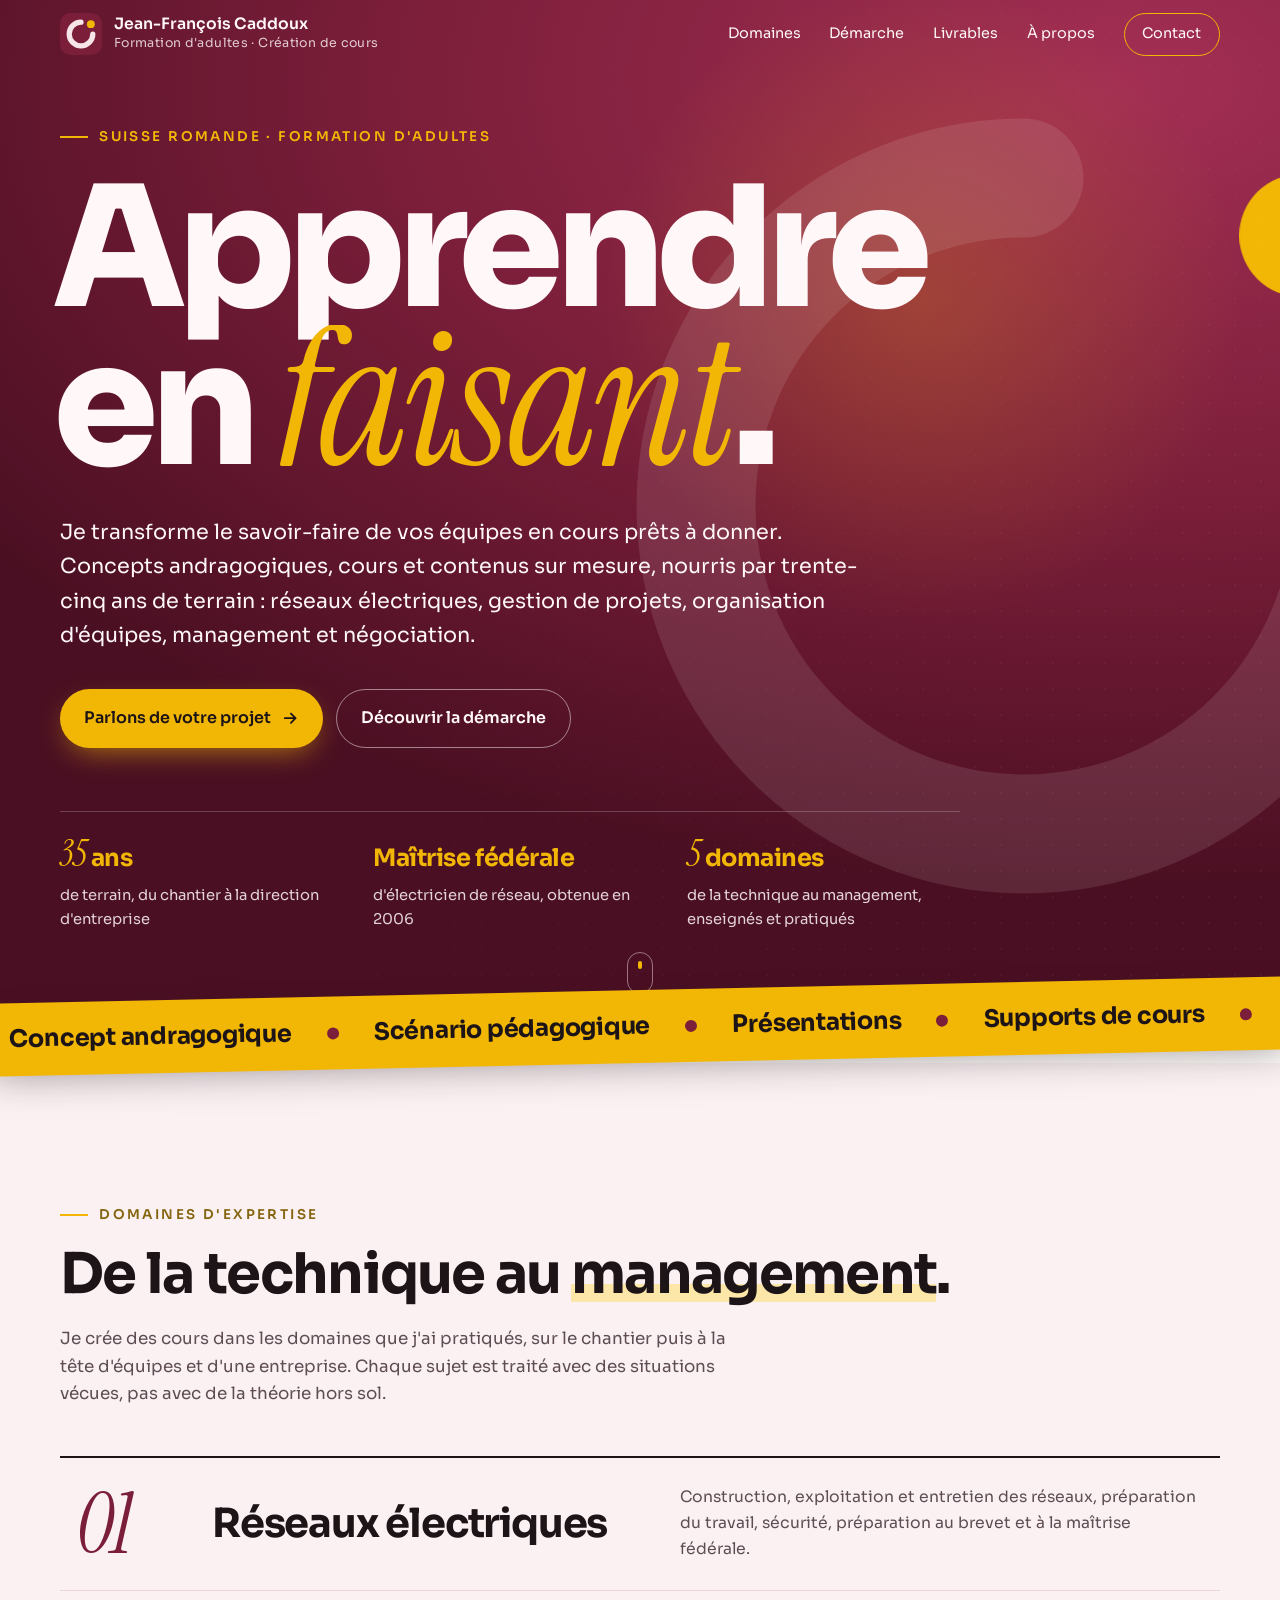
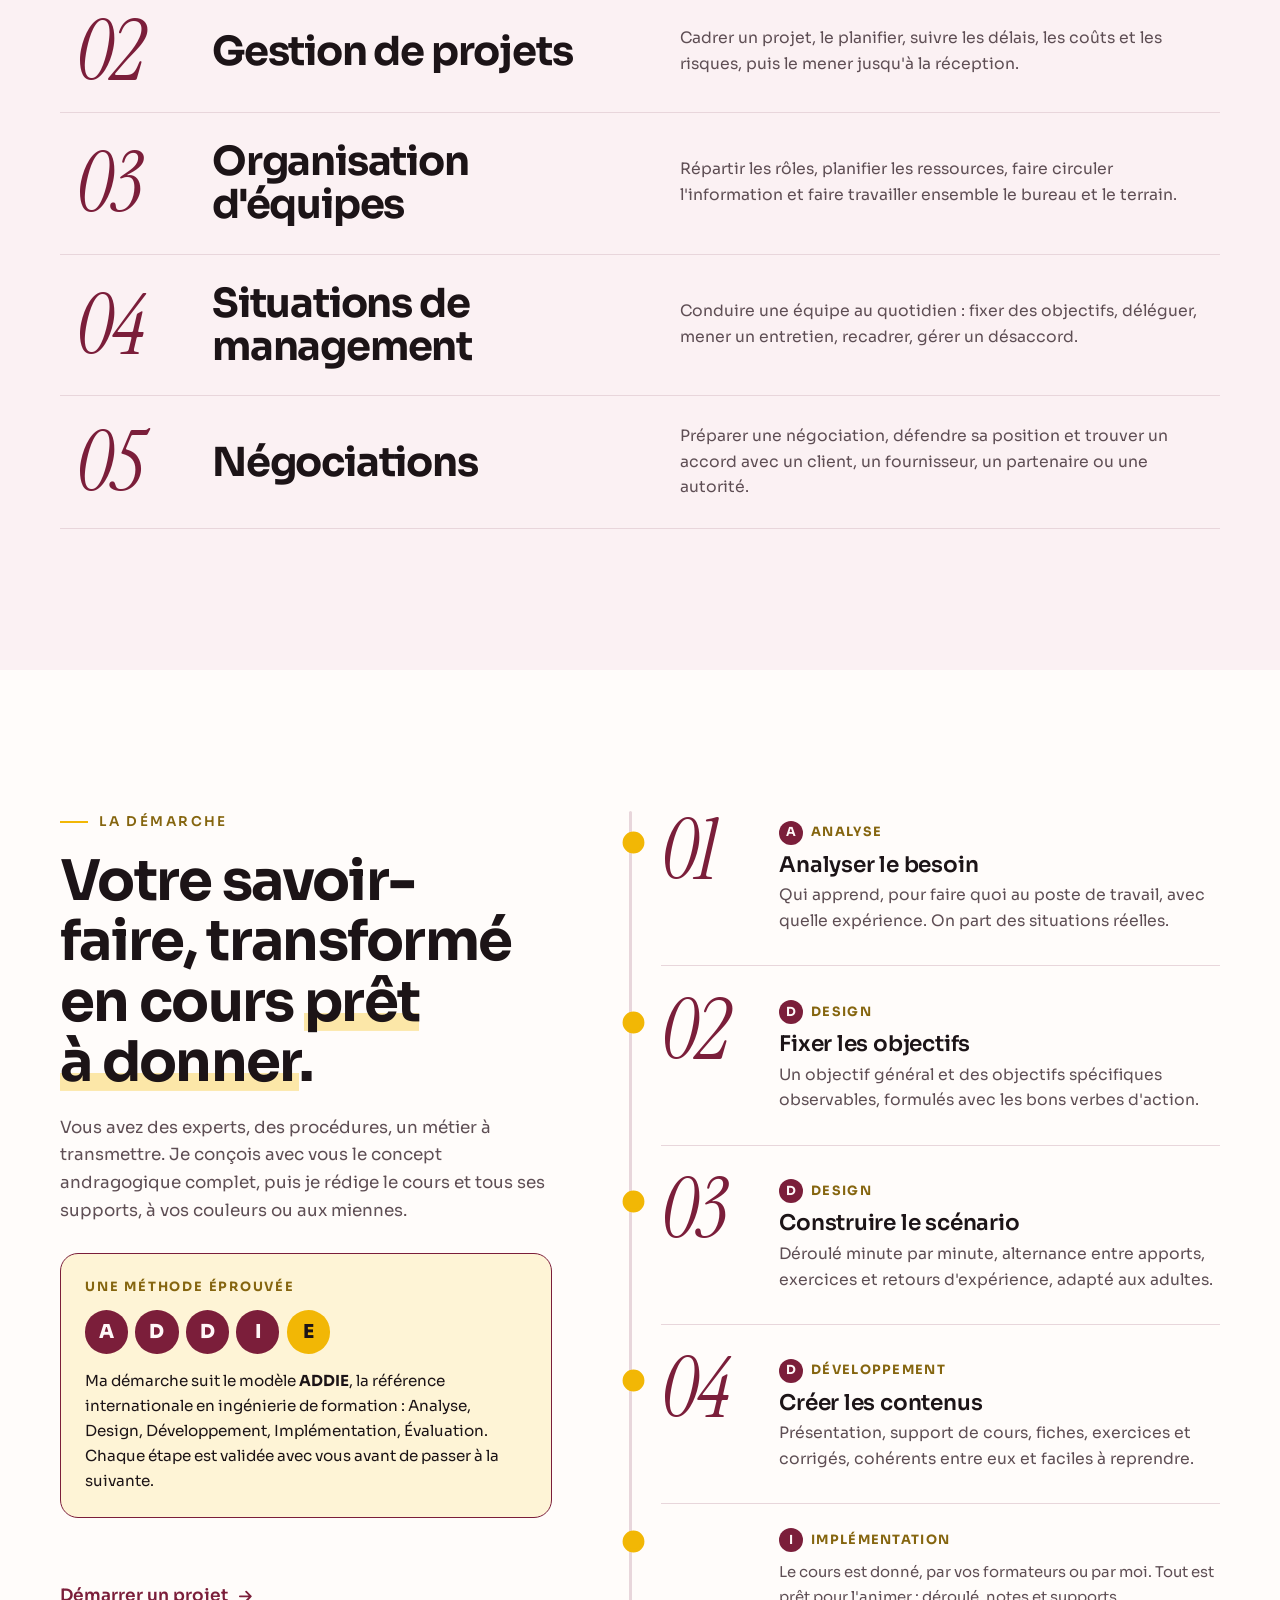
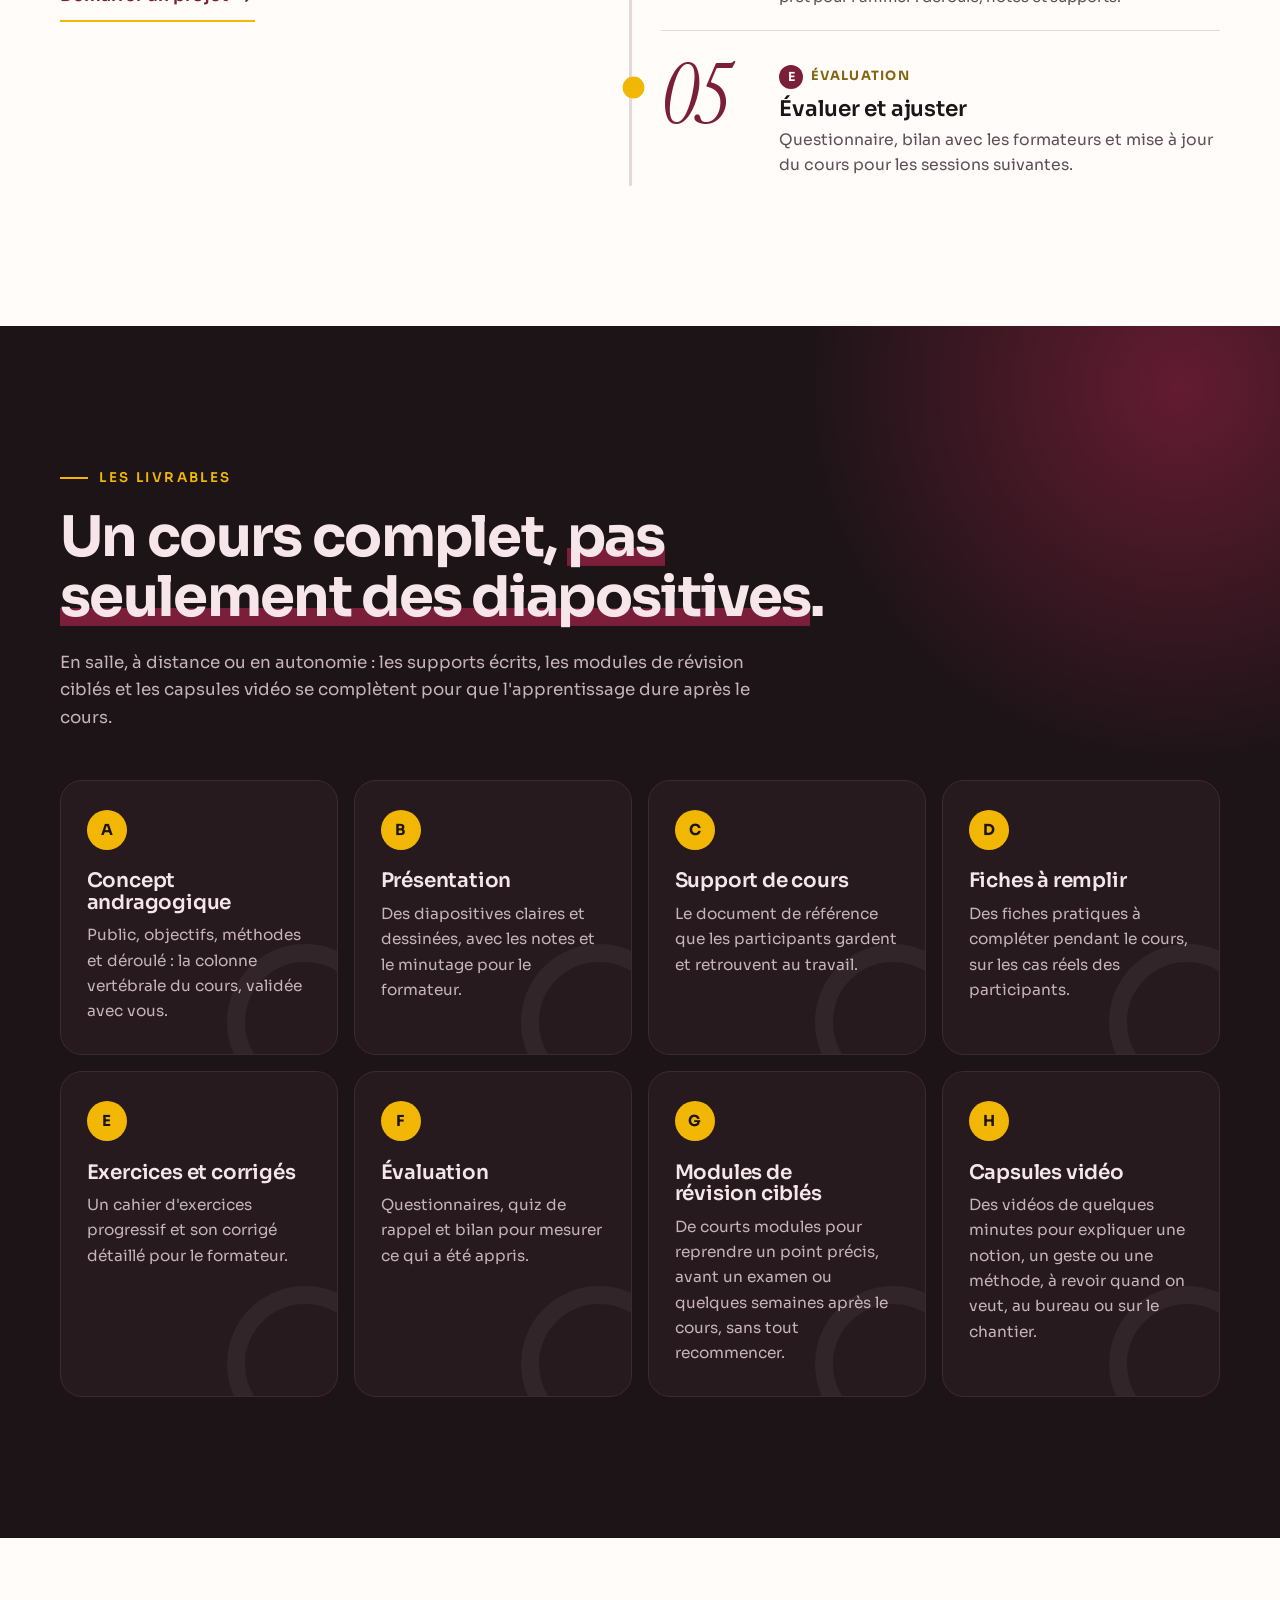
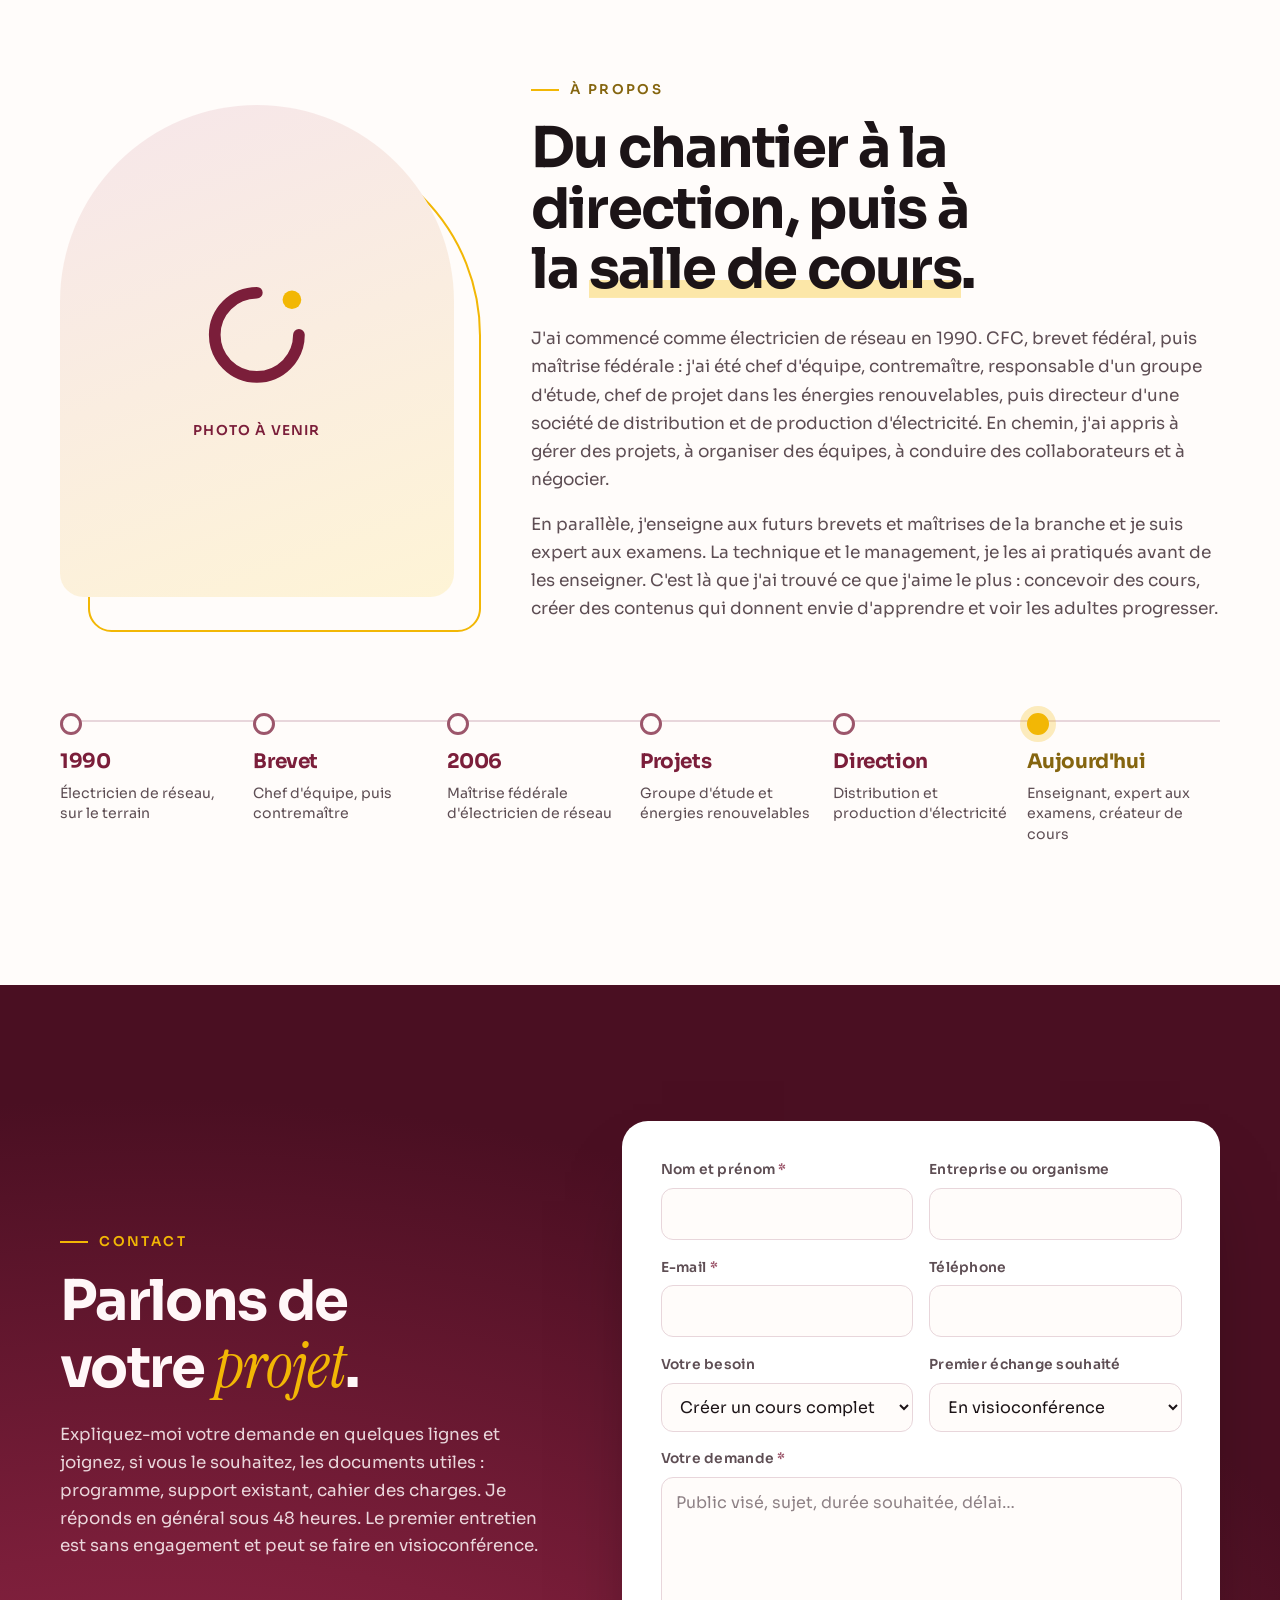
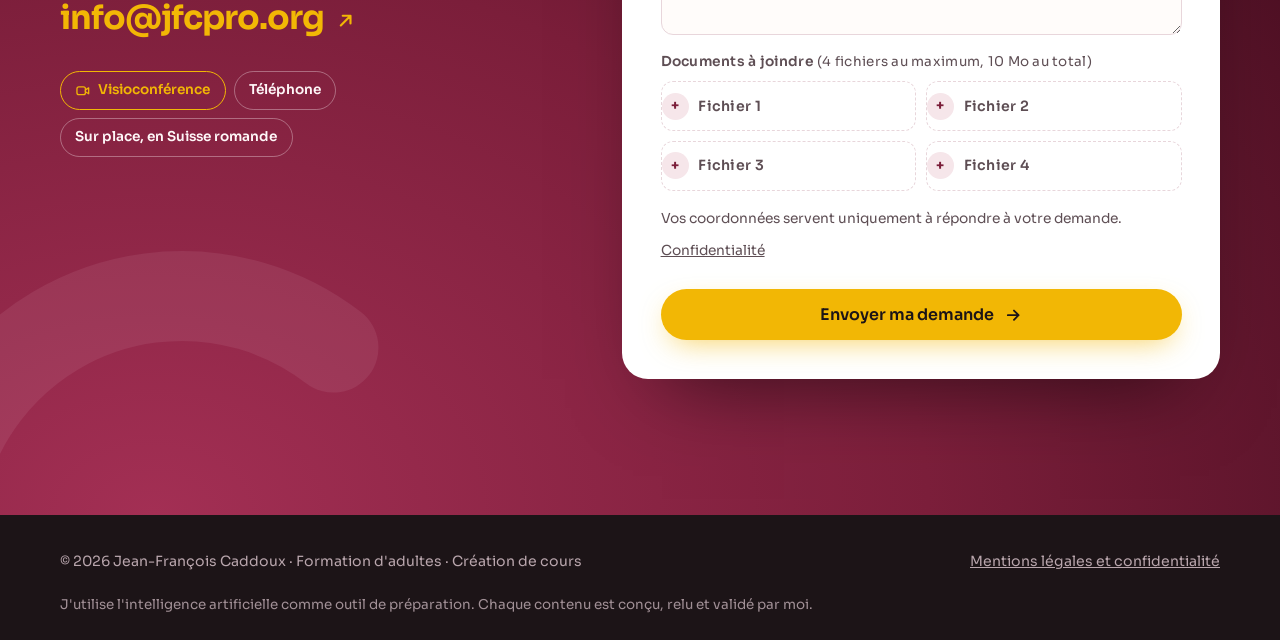
==== commit 87bfd27f: "Formulaires : nouvelle adresse du script Google (version 7) Co-Authored-By: Claude Opus 5.5 <noreply" ====
--- a/index.html
+++ b/index.html
@@ -167,7 +167,7 @@
       <a class="mail" data-r style="--d:3" href="mailto:info@jfcpro.org"><span>info@jfcpro.org</span><svg viewBox="0 0 24 24" aria-hidden="true"><path d="M7 17 17 7M9 7h8v8" fill="none" stroke="currentColor" stroke-width="2.2" stroke-linecap="round" stroke-linejoin="round"/></svg></a>
       <ul class="ways" data-r style="--d:4"><li><svg viewBox="0 0 24 24" aria-hidden="true"><rect x="3" y="6" width="13" height="12" rx="3" fill="none" stroke="currentColor" stroke-width="2"/><path d="m16 10.5 5-3v9l-5-3z" fill="none" stroke="currentColor" stroke-width="2" stroke-linejoin="round"/></svg>Visioconférence</li><li>Téléphone</li><li>Sur place, en Suisse romande</li></ul>
     </div>
-    <form class="form" id="formulaire" data-r style="--d:2" data-envoi="https://script.google.com/macros/s/AKfycbzuB1uBzFcflEqI8S1LlohgeTx-zHVfiCB1JsFnDTUH2aLfwD7G528lyKwj_paPhCCC/exec" action="https://formsubmit.co/info@jfcpro.org" method="POST" enctype="multipart/form-data">
+    <form class="form" id="formulaire" data-r style="--d:2" data-envoi="https://script.google.com/macros/s/AKfycbymRCoqYASp0qJY_3z3FowO_RhIut0icmuvnpnul1enXGJ0kU402wGslvV1EvV_zPGO/exec" action="https://formsubmit.co/info@jfcpro.org" method="POST" enctype="multipart/form-data">
       <input type="hidden" name="_subject" value="Nouvelle demande depuis jfcpro.org">
       <input type="hidden" name="_next" value="https://jfcpro.org/merci.html">
       <input type="hidden" name="_template" value="table">
--- a/style.css
+++ b/style.css
@@ -375,3 +375,37 @@
 .link-arrow { padding-block: .6rem; }
 .mail { padding-block: .5rem; }
 .form-note a { display: inline-block; padding-block: .6rem; }
+
+/* Catalogue des cours (22.11.2026) */
+.catalogue { padding-block: 8.5rem 5rem; }
+.catalogue h1 { font-size: clamp(2.4rem, 6vw, 4.4rem); letter-spacing: -0.035em; font-weight: 800; }
+.cat-etapes { list-style: none; padding: 0; margin: 2.2rem 0 3rem; display: flex; flex-wrap: wrap; gap: .7rem; }
+.cat-etapes li { display: flex; align-items: center; gap: .7rem; background: var(--rose); color: var(--fg); border-radius: 999px; padding: .55rem 1.2rem .55rem .55rem; font-weight: 600; font-size: .95rem; }
+.cat-etapes b { display: grid; place-items: center; width: 2rem; height: 2rem; border-radius: 50%; background: var(--bordeaux); color: #FFF7F8; font-size: .9rem; }
+.cat-grid { display: grid; grid-template-columns: repeat(auto-fit, minmax(300px, 1fr)); gap: 1.4rem; }
+.cours { position: relative; display: flex; flex-direction: column; gap: 1rem; background: var(--card); border: 1px solid var(--line); border-radius: 22px; padding: 1.8rem 1.6rem; overflow: hidden; transition: transform .45s var(--ease), border-color .45s, box-shadow .45s; }
+.cours::before { content: ""; position: absolute; inset: 0 0 auto 0; height: 6px; background: linear-gradient(90deg, var(--bordeaux), var(--bordeaux-2) 70%, var(--dore)); }
+.cours:hover { transform: translateY(-6px); border-color: var(--bordeaux-2); box-shadow: 0 24px 50px -28px rgba(123, 30, 58, .45); }
+.cours-dom { display: flex; justify-content: space-between; gap: 1rem; font-size: .8rem; font-weight: 600; letter-spacing: .14em; text-transform: uppercase; color: var(--dore-txt); }
+.cours-dom span { letter-spacing: .04em; text-transform: none; color: var(--muted); }
+.cours h2 { font-size: 1.45rem; letter-spacing: -0.02em; font-weight: 700; }
+.cours-txt { color: var(--muted); font-size: .97rem; }
+.cours-list { margin: 0; padding: 0; list-style: none; display: grid; gap: .45rem; font-size: .93rem; }
+.cours-list li { display: flex; gap: .6rem; }
+.cours-list li::before { content: ""; flex: none; width: 8px; height: 8px; margin-top: .55em; border-radius: 50%; background: var(--dore); }
+.cours-pied { margin-top: auto; padding-top: 1.2rem; border-top: 1px solid var(--line); display: flex; align-items: center; justify-content: space-between; gap: 1rem; flex-wrap: wrap; }
+.prix { font-size: 2rem; font-weight: 800; letter-spacing: -0.03em; color: var(--bordeaux); }
+:root[data-theme="dark"] .prix { color: var(--fg); }
+@media (prefers-color-scheme: dark) { :root:not([data-theme="light"]) .prix { color: var(--fg); } }
+.prix small { font-size: .9rem; font-weight: 600; color: var(--muted); letter-spacing: .04em; }
+.cat-note { color: var(--muted); font-size: .9rem; margin-top: 2rem; max-width: 70ch; }
+.cat-note + .cat-note { margin-top: .8rem; }
+.top .nav a + a { margin-left: .2rem; }
+.commande { margin-top: clamp(3.5rem, 8vw, 6rem); padding: clamp(1.6rem, 4vw, 3rem); background: var(--bg-alt); border: 1px solid var(--line); border-radius: 26px; }
+.commande h2 { font-size: clamp(1.8rem, 4vw, 2.6rem); }
+.commande .form { margin-top: 2rem; }
+.cgv-ok { grid-column: 1 / -1; display: flex; gap: .7rem; align-items: flex-start; font-size: .93rem; color: var(--muted); }
+.cgv-ok input { width: 1.2rem; height: 1.2rem; margin-top: .25rem; accent-color: var(--bordeaux); flex: none; }
+.f.cgv-ok input[type=checkbox] { width: 1.2rem; height: 1.2rem; padding: 0; flex: none; }
+.f.cgv-ok { display: flex; }
+@media (max-width: 520px) { .top .nav { gap: 1rem; white-space: nowrap; } .top .nav a { font-size: .85rem; } }
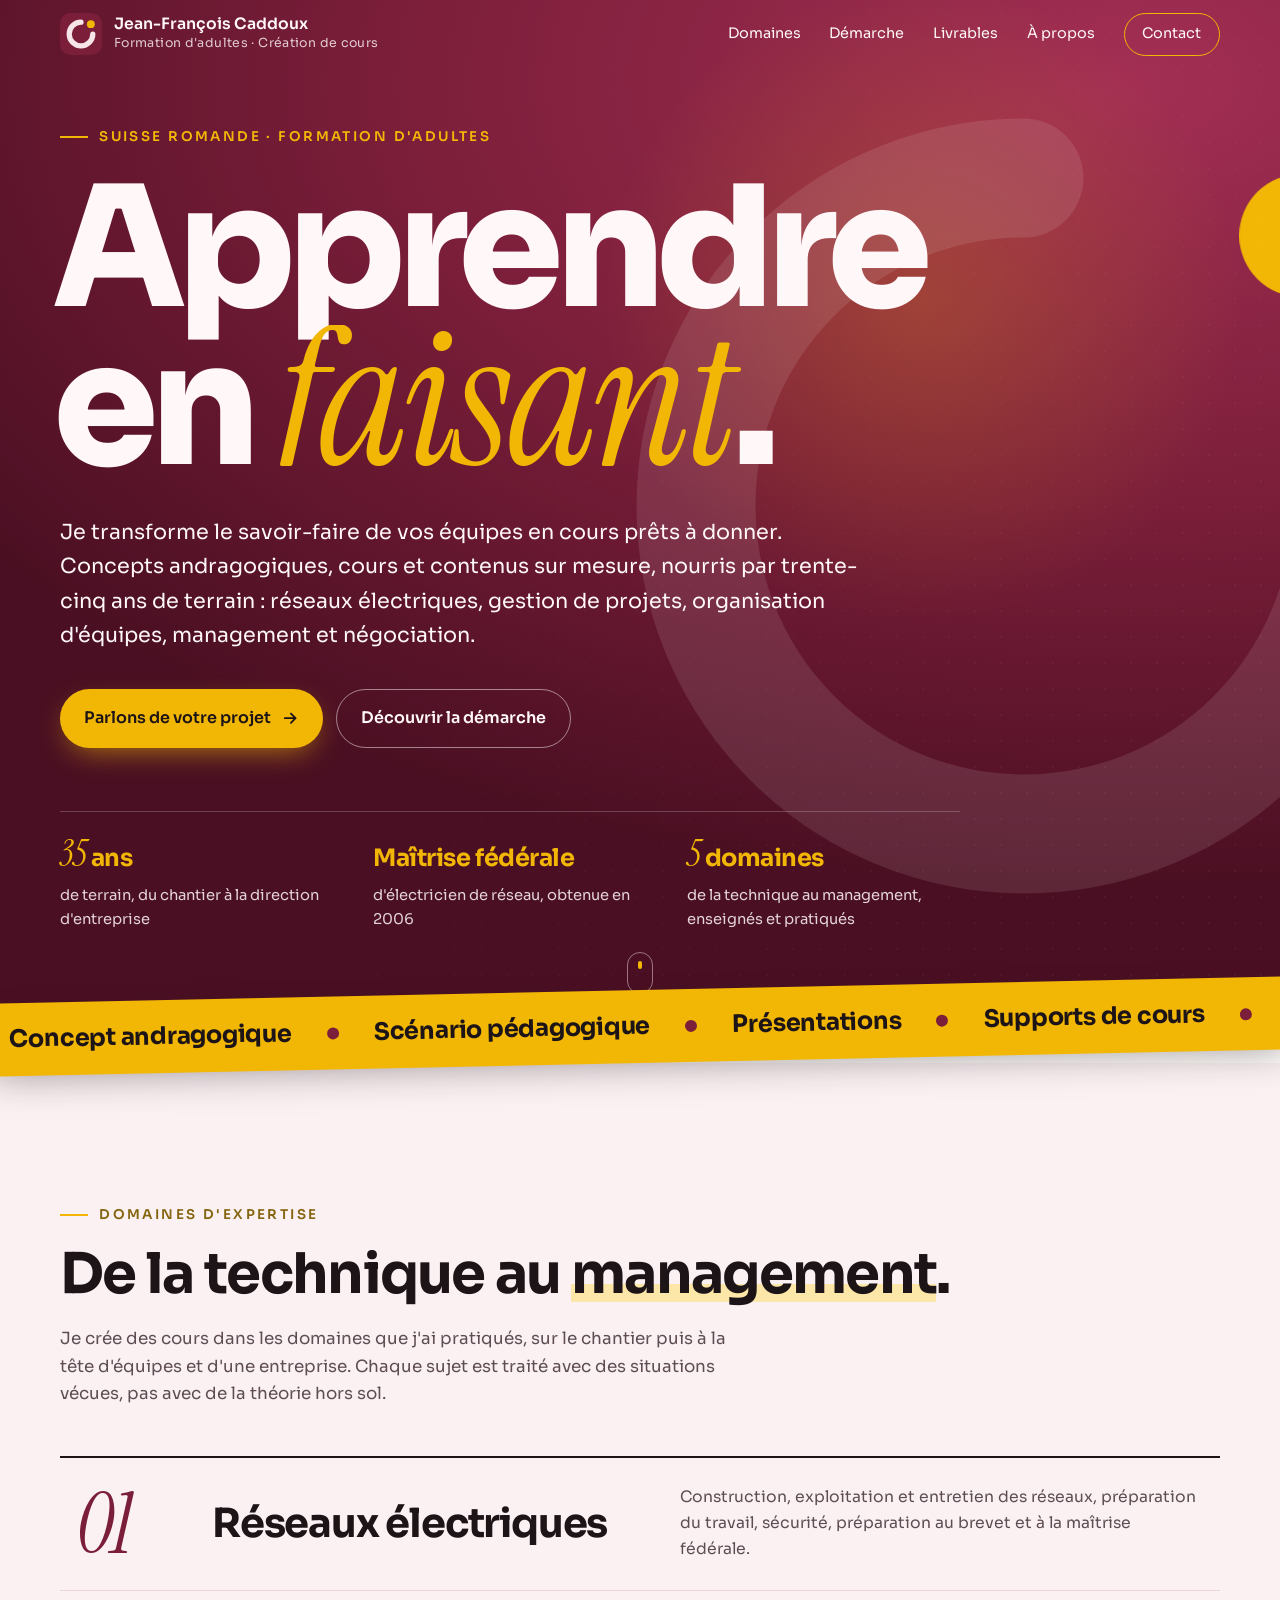
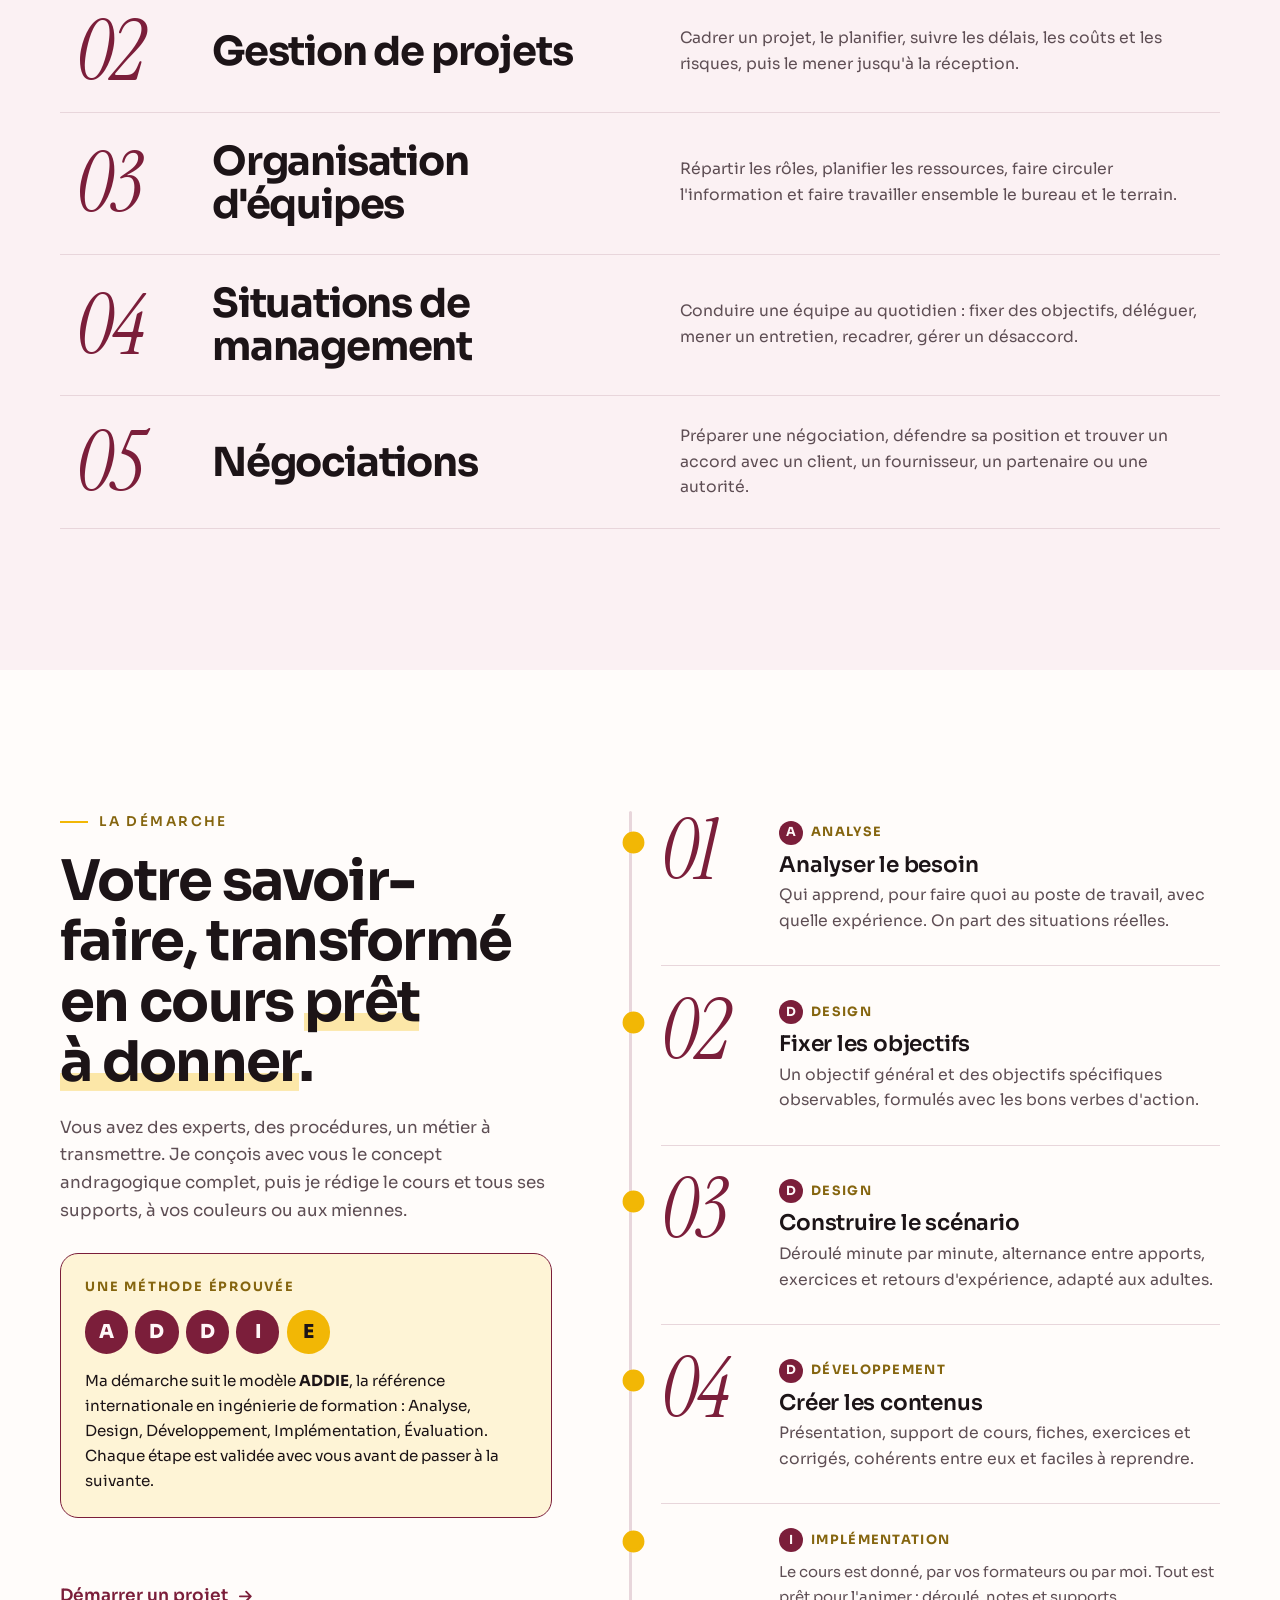
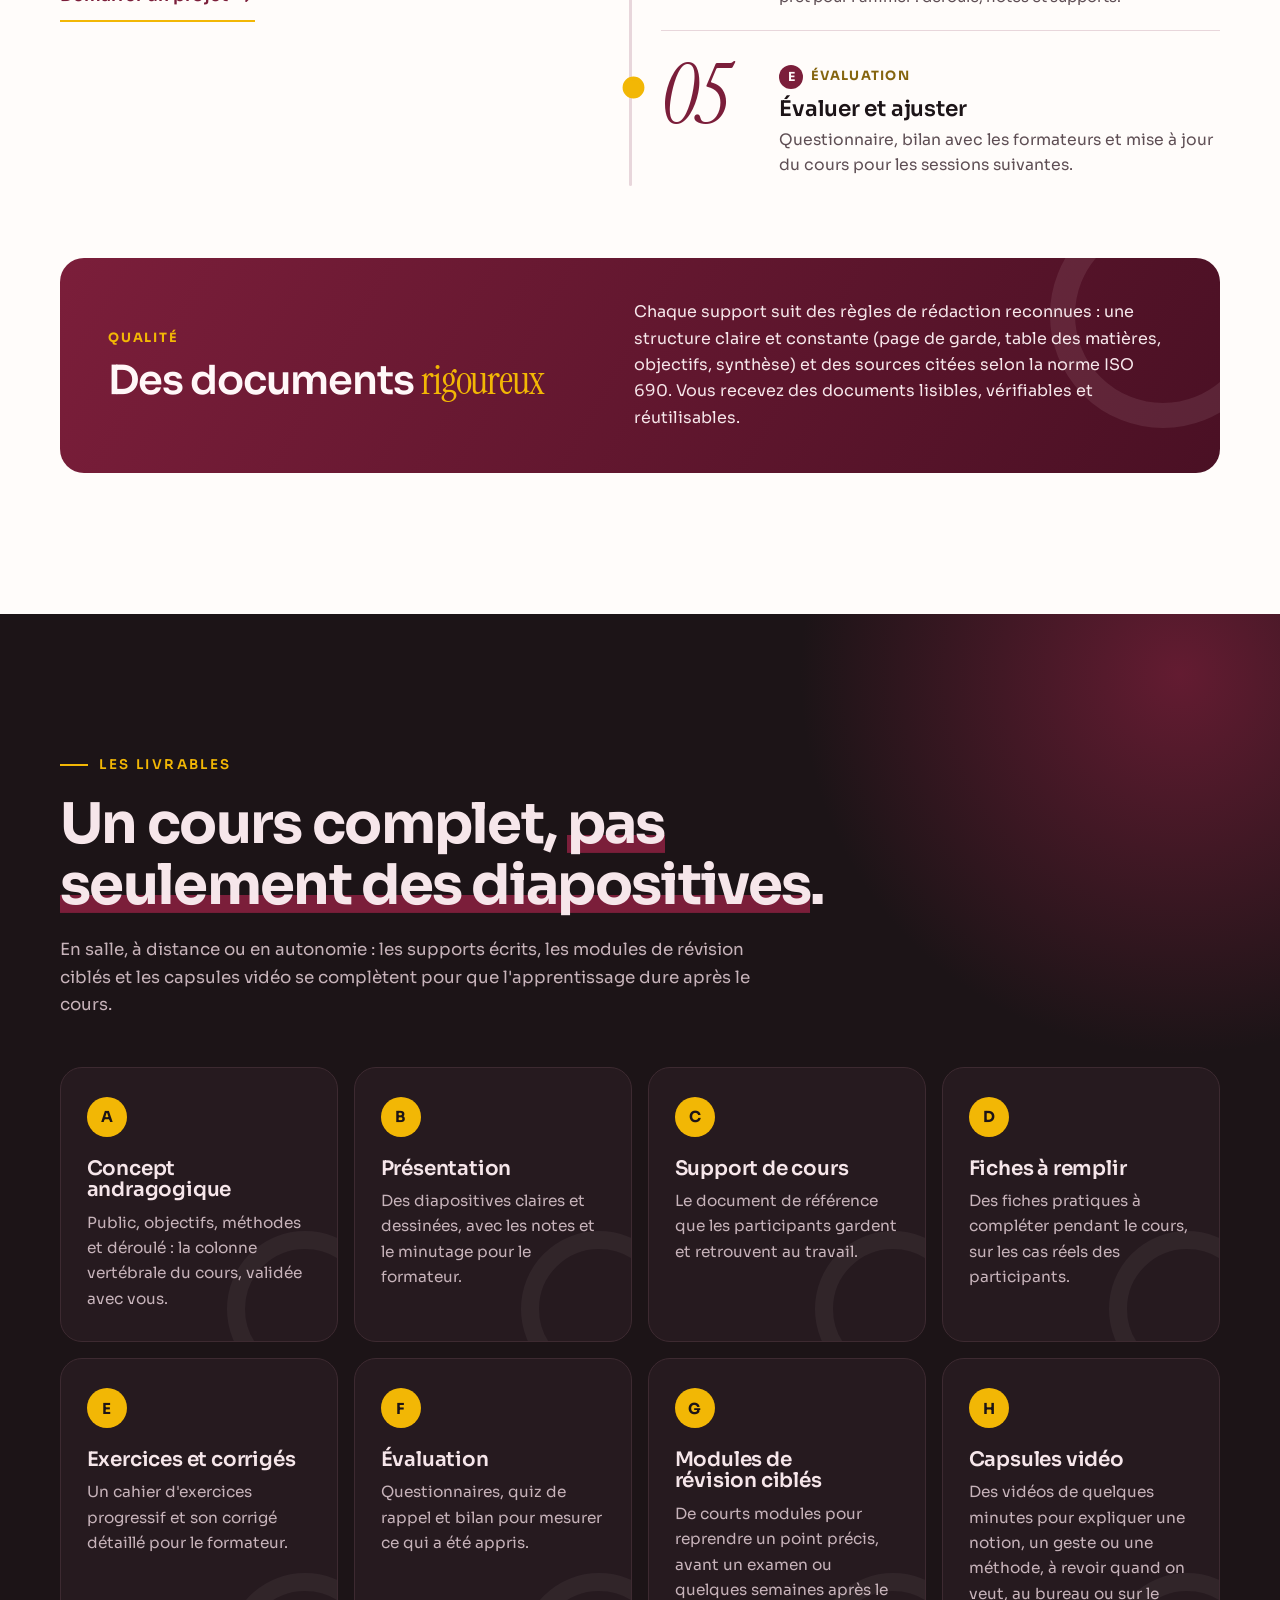
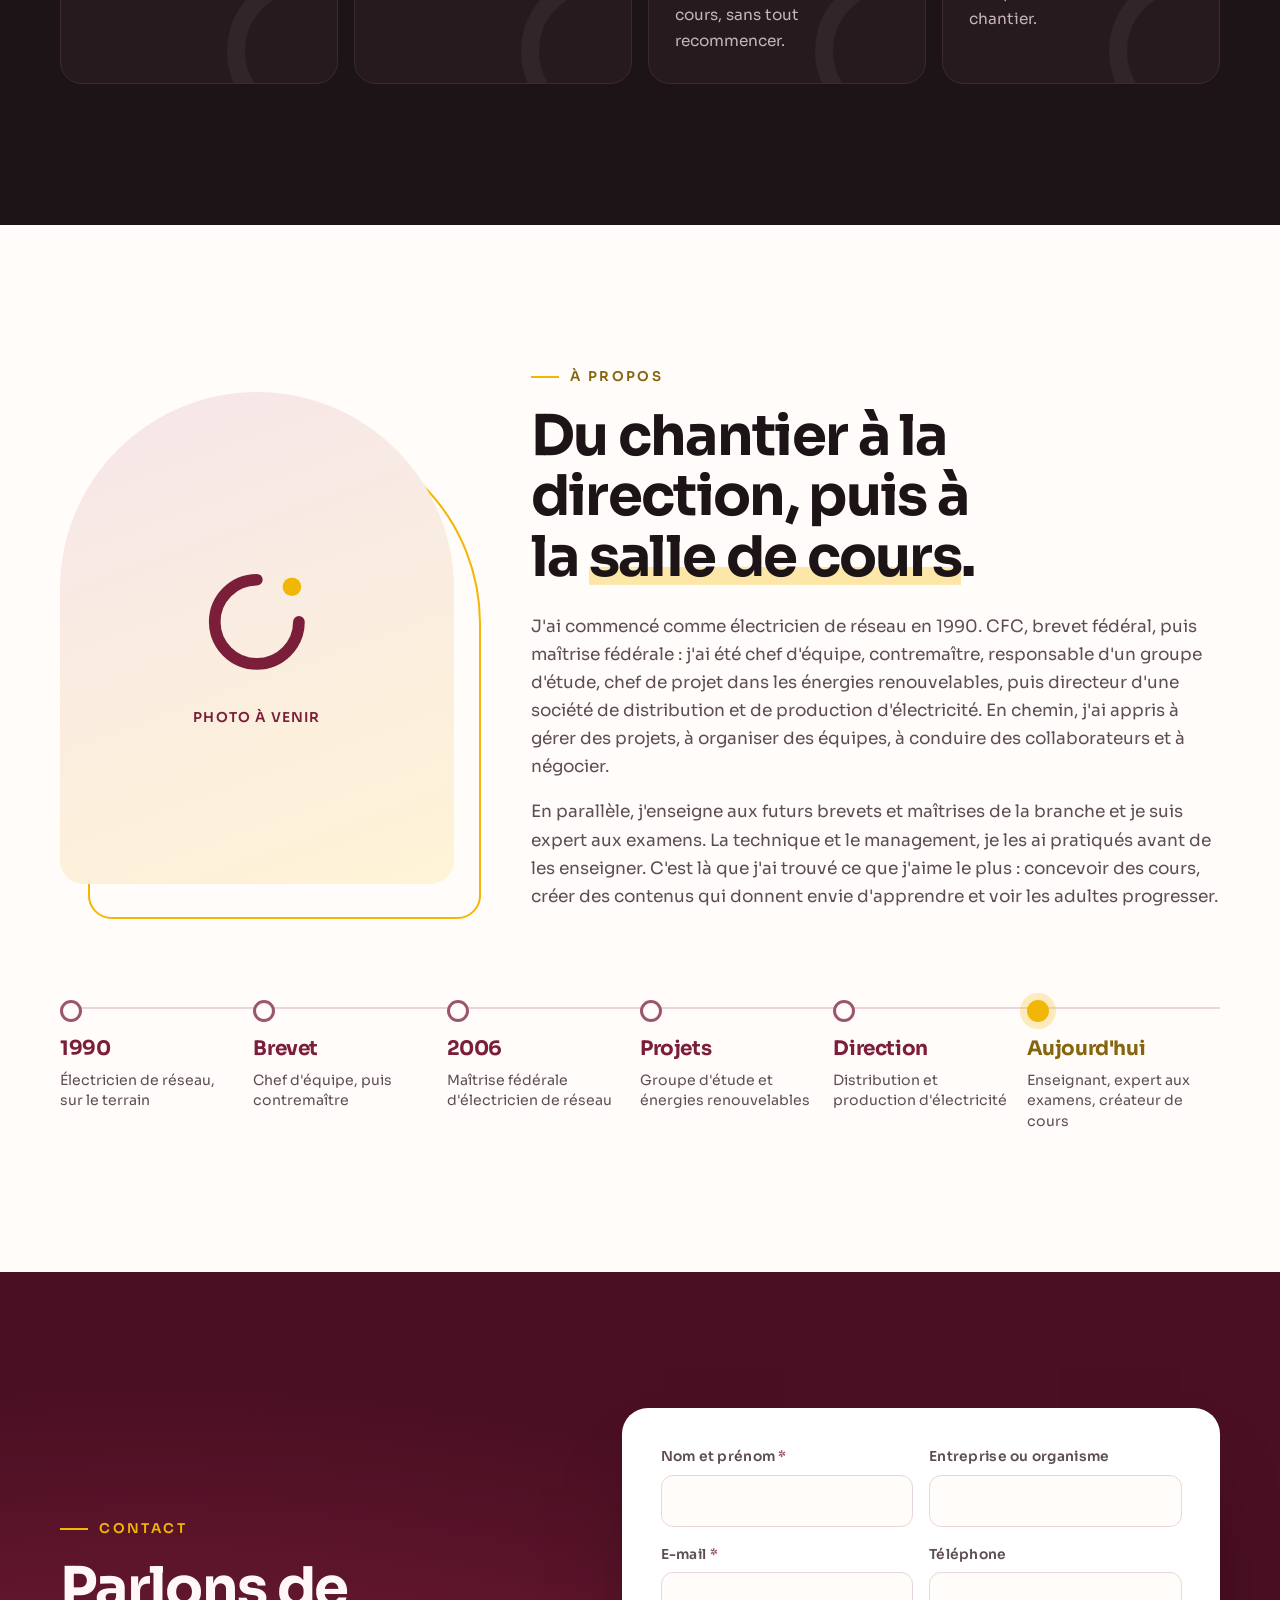
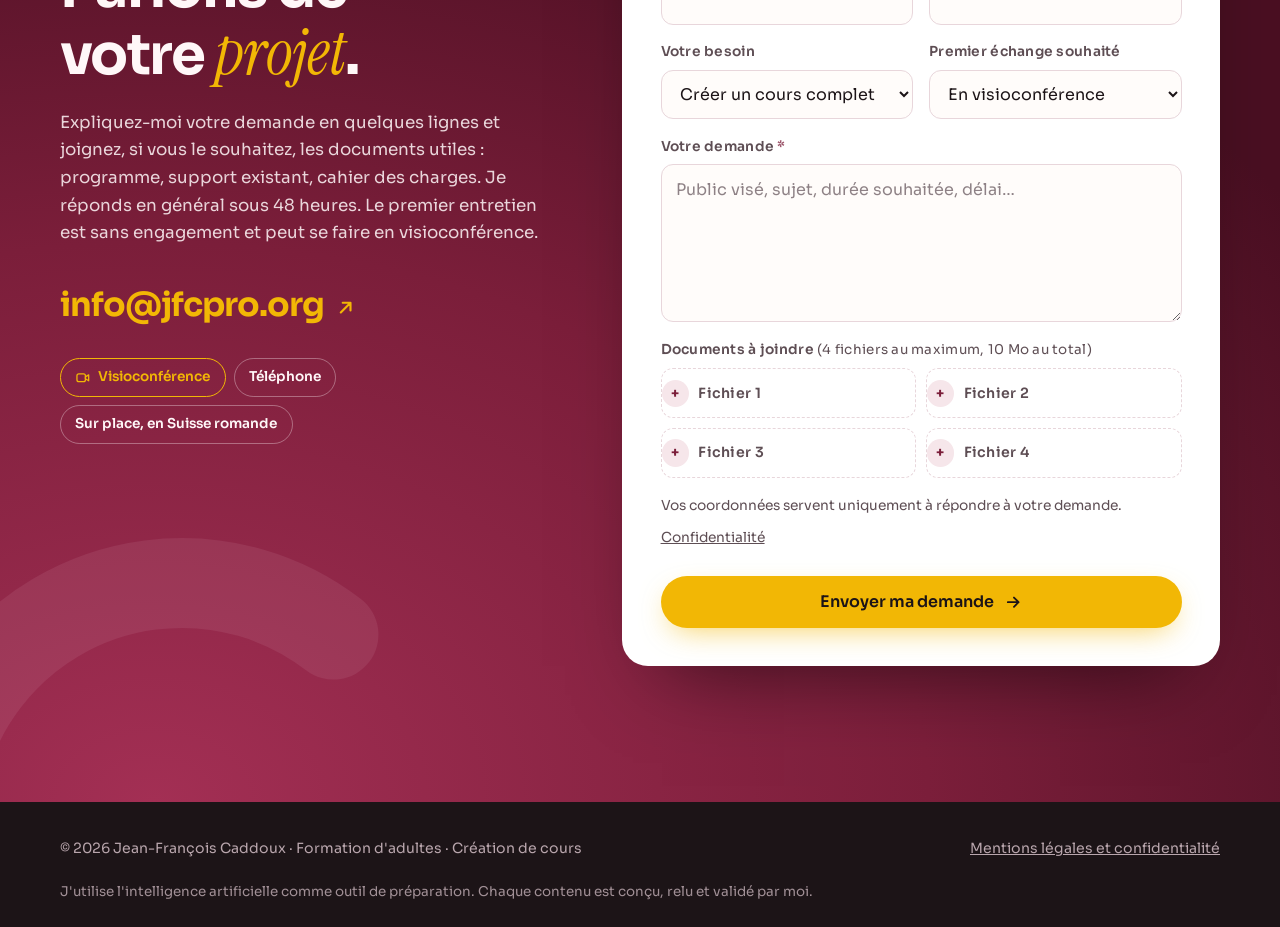
==== commit 3c0029bd: "Démarche : bloc « Des documents rigoureux » Co-Authored-By: Claude Fable 5.2 <noreply@anthropic.com>" ====
--- a/index.html
+++ b/index.html
@@ -107,6 +107,15 @@
       <li data-r><span class="num" aria-hidden="true">05</span><div><p class="tag"><b>E</b>Évaluation</p><h3>Évaluer et ajuster</h3><p>Questionnaire, bilan avec les formateurs et mise à jour du cours pour les sessions suivantes.</p></div></li>
     </ol>
   </div>
+  <div class="wrap">
+    <aside class="rigueur" data-r>
+      <div class="rigueur-h">
+        <p class="rigueur-k">Qualité</p>
+        <h3>Des documents <em>rigoureux</em></h3>
+      </div>
+      <p class="rigueur-t">Chaque support suit des règles de rédaction reconnues : une structure claire et constante (page de garde, table des matières, objectifs, synthèse) et des sources citées selon la norme ISO 690. Vous recevez des documents lisibles, vérifiables et réutilisables.</p>
+    </aside>
+  </div>
 </section>
 
 <section class="band band-dark" id="livrables">
--- a/style.css
+++ b/style.css
@@ -195,6 +195,14 @@
 .addie-w span { display: grid; place-items: center; width: 2.7rem; height: 2.7rem; border-radius: 50%; background: var(--bordeaux); color: #FFF7F8; font-weight: 800; font-size: 1.2rem; }
 .addie-w span:last-child { background: var(--dore); color: var(--nuit); }
 .addie-t { margin: 0; font-size: .95rem; color: var(--fg); }
+/* Bloc « Des documents rigoureux », fin de la démarche */
+.rigueur { margin-top: clamp(2.5rem, 6vw, 4.5rem); display: grid; grid-template-columns: minmax(0, 5fr) minmax(0, 6fr); gap: 1.2rem clamp(2rem, 6vw, 6rem); align-items: center; padding: clamp(1.6rem, 4vw, 2.6rem) clamp(1.4rem, 4vw, 3rem); border-radius: 24px; background: linear-gradient(120deg, #7B1E3A, #4A1024); color: #FFF7F8; position: relative; overflow: hidden; }
+.rigueur::after { content: ""; position: absolute; right: -3.5rem; top: -3.5rem; width: 11rem; height: 11rem; border-radius: 50%; border: 1.6rem solid rgba(246, 230, 234, .09); }
+.rigueur-k { margin: 0 0 .6rem; font-size: .8rem; font-weight: 700; letter-spacing: .14em; text-transform: uppercase; color: var(--dore); }
+.rigueur h3 { margin: 0; font-size: clamp(1.7rem, 3.4vw, 2.5rem); line-height: 1.08; letter-spacing: -0.03em; color: #FFF7F8; }
+.rigueur h3 em { font-family: var(--serif); font-weight: 400; color: var(--dore); }
+.rigueur-t { margin: 0; font-size: 1rem; color: #F6E6EA; position: relative; z-index: 1; }
+@media (max-width: 900px) { .rigueur { grid-template-columns: minmax(0, 1fr); } }
 .steps .tag { display: inline-flex; align-items: center; gap: .5rem; margin: 0 0 .5rem; font-size: .8rem; font-weight: 700; letter-spacing: .1em; text-transform: uppercase; color: var(--dore-txt); }
 .steps .tag b { display: grid; place-items: center; width: 1.5rem; height: 1.5rem; border-radius: 50%; background: var(--bordeaux); color: #FFF7F8; font-size: .78rem; letter-spacing: 0; }
 .steps li.step-i { padding-block: 1.3rem; }
